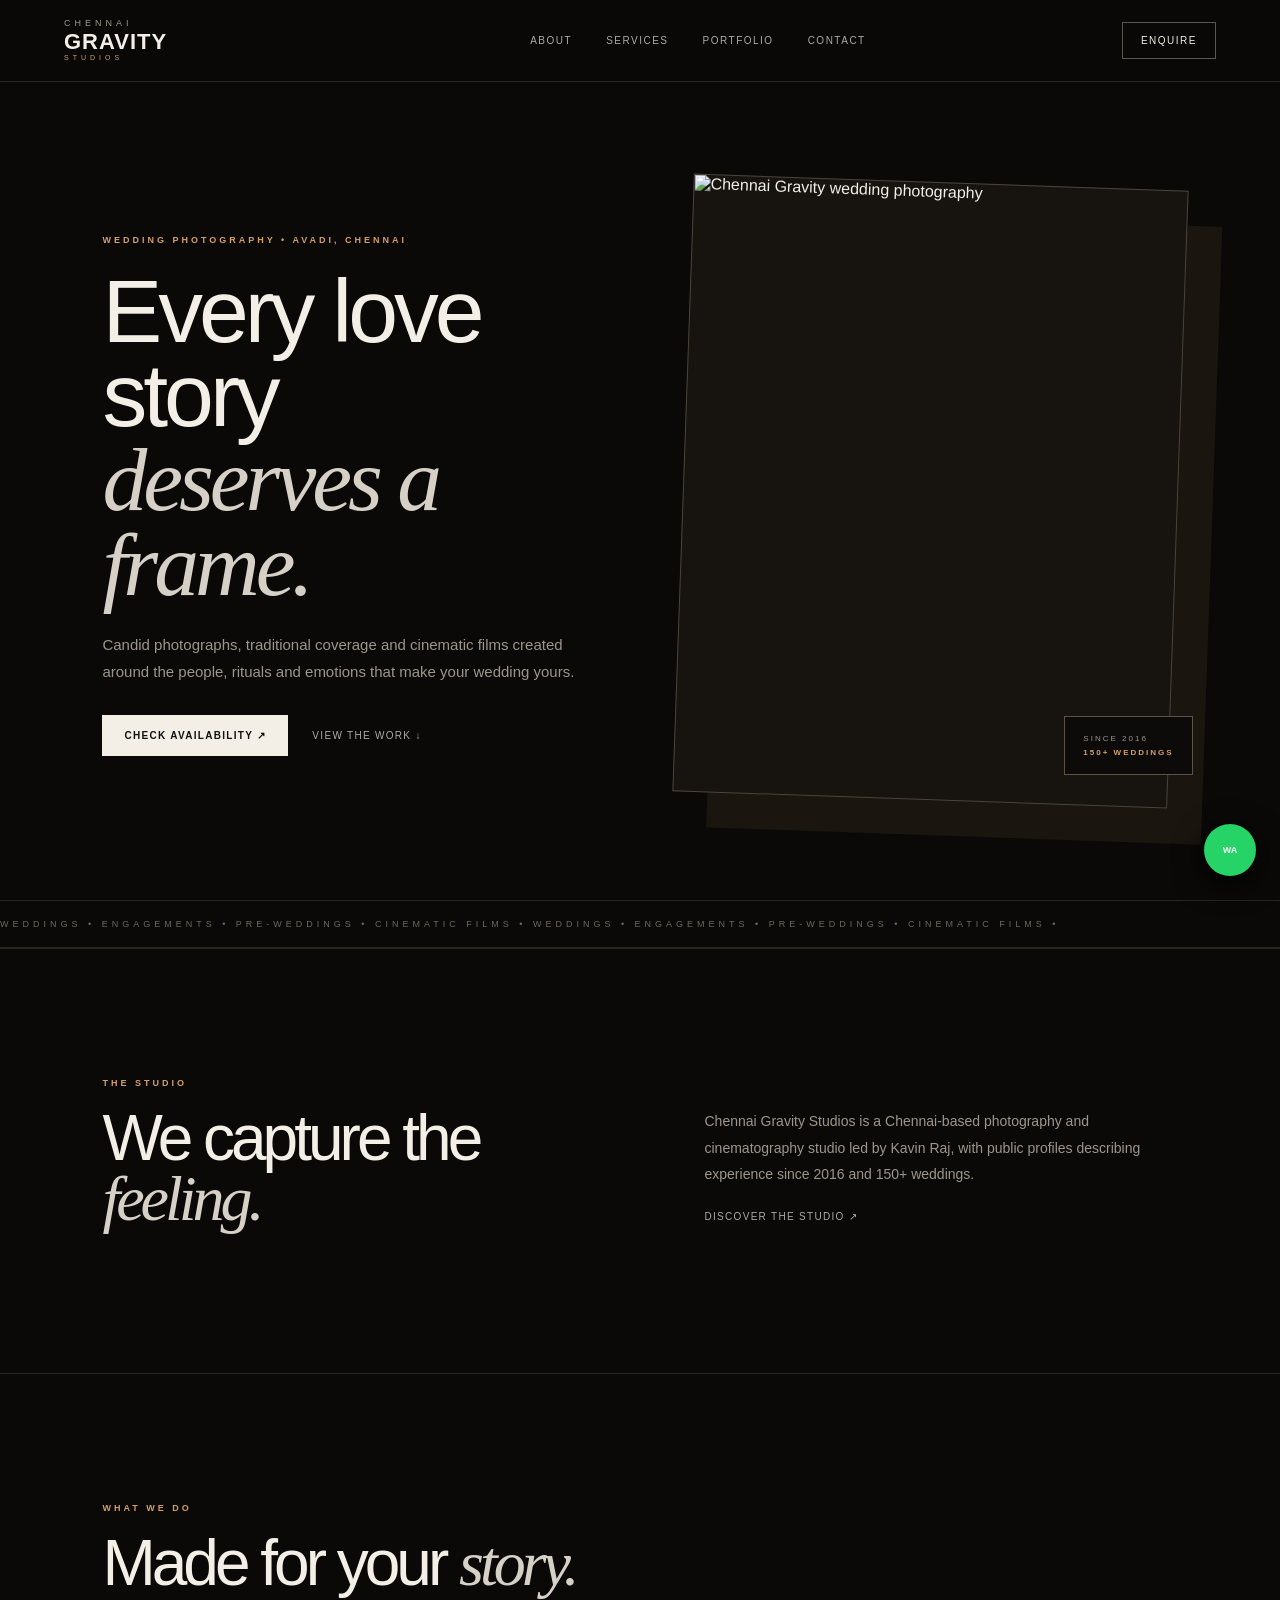
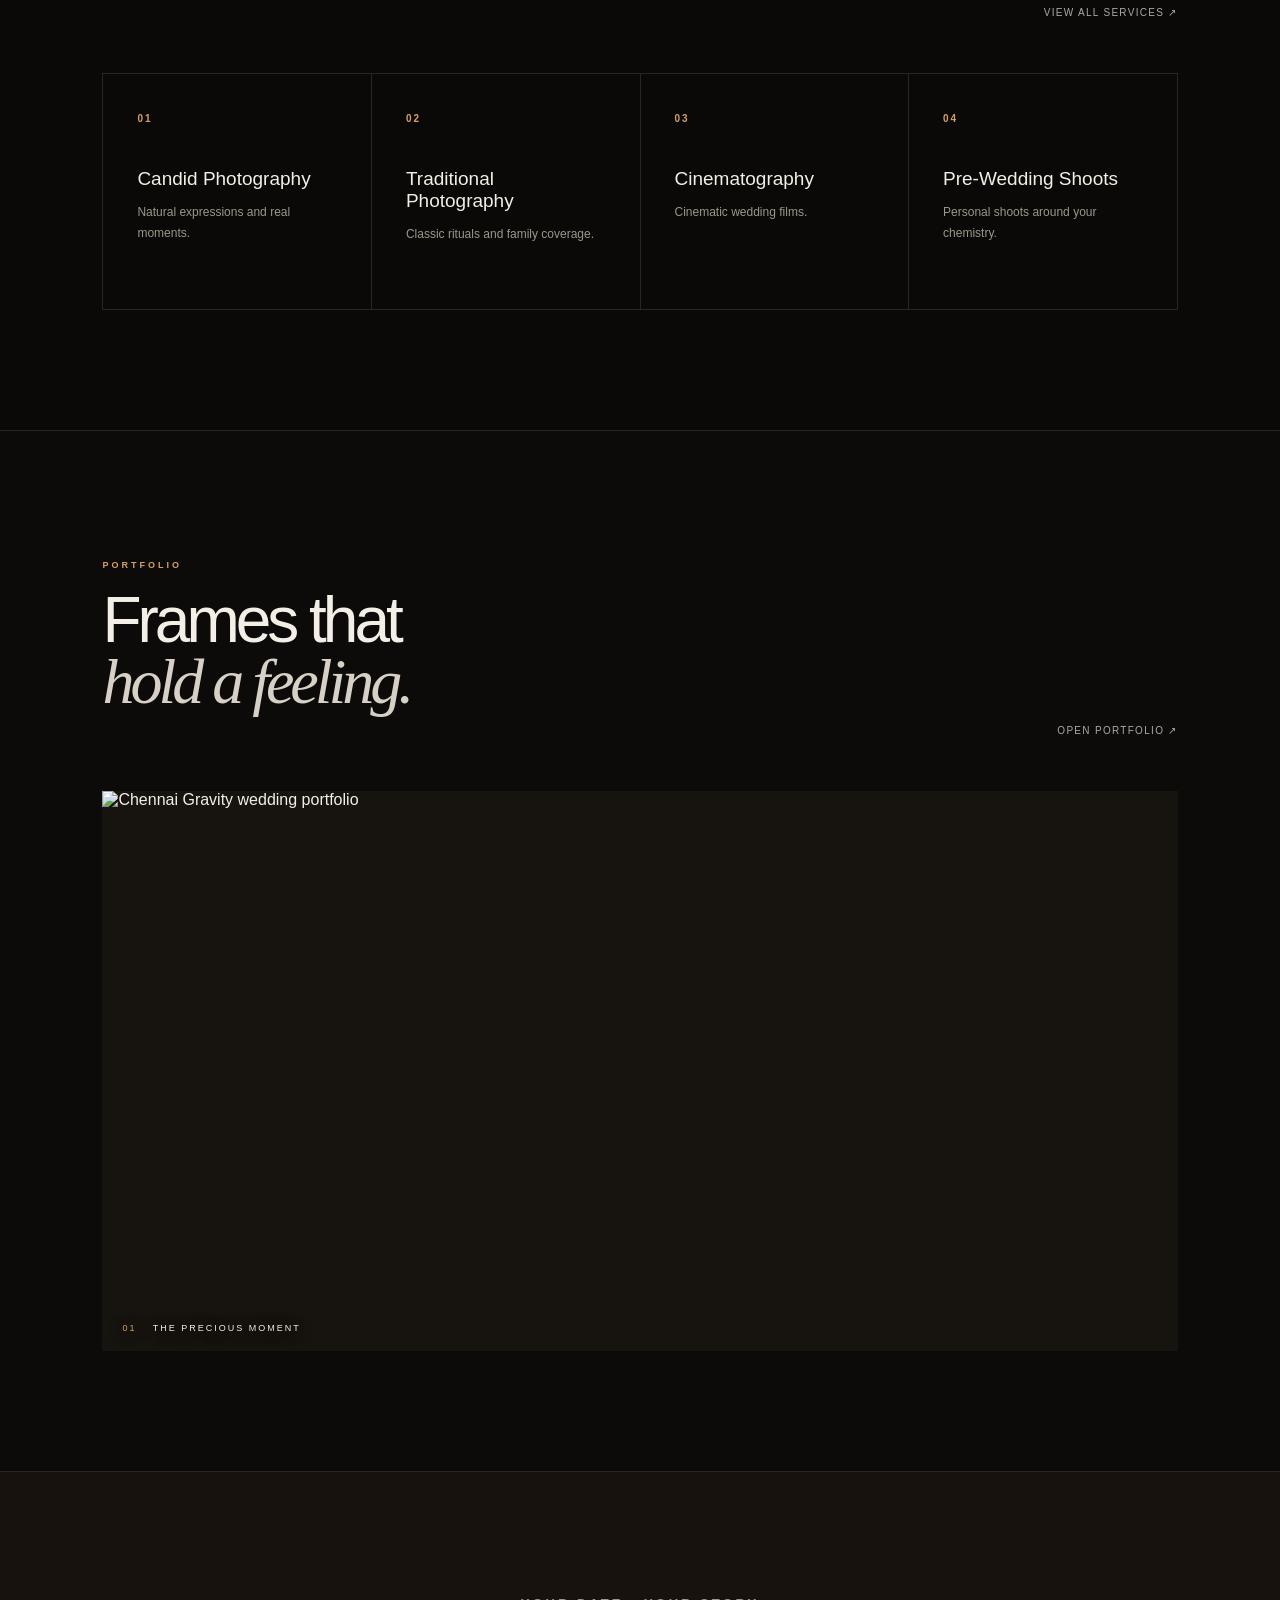
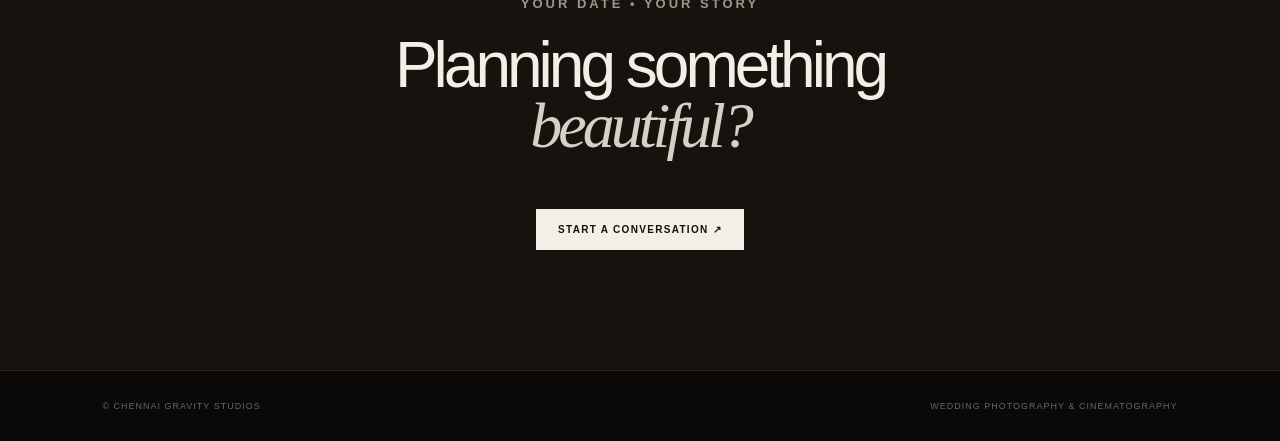
==== index.html @ de70689c "Split homepage into separate navigation pages" ====
<!DOCTYPE html><html lang="en"><head><meta charset="UTF-8"><meta name="viewport" content="width=device-width,initial-scale=1.0"><meta name="description" content="Chennai Gravity Studios — wedding photography and cinematography in Chennai."><title>Chennai Gravity Studios | Wedding Stories</title><link rel="stylesheet" href="styles.css"></head><body><header><a class="brand" href="index.html"><span>CHENNAI</span><strong>GRAVITY</strong><small>STUDIOS</small></a><nav><a href="about.html">About</a><a href="services.html">Services</a><a href="portfolio.html">Portfolio</a><a href="contact.html">Contact</a></nav><a class="nav-cta" href="contact.html">Enquire</a></header><main><section class="hero"><div class="hero-copy"><p class="eyebrow">WEDDING PHOTOGRAPHY • AVADI, CHENNAI</p><h1>Every love story<br><em>deserves a frame.</em></h1><p class="lead">Candid photographs, traditional coverage and cinematic films created around the people, rituals and emotions that make your wedding yours.</p><div class="actions"><a class="btn" href="contact.html">Check Availability ↗</a><a class="text-link" href="portfolio.html">View the work ↓</a></div></div><div class="hero-visual"><div class="hero-image"><img src="https://cdn0.weddingwire.in/vendor/7571/3_2/960/jpg/18838904-1548704508496748-2315429738239893706-n_15_187571.jpeg" alt="Chennai Gravity wedding photography"></div><div class="hero-stamp">SINCE 2016<br><b>150+ WEDDINGS</b></div></div></section><section class="marquee"><span>WEDDINGS • ENGAGEMENTS • PRE-WEDDINGS • CINEMATIC FILMS • WEDDINGS • ENGAGEMENTS • PRE-WEDDINGS • CINEMATIC FILMS • </span></section><section class="section split"><div><p class="eyebrow">THE STUDIO</p><h2>We capture the<br><em>feeling.</em></h2></div><div class="copy"><p>Chennai Gravity Studios is a Chennai-based photography and cinematography studio led by Kavin Raj, with public profiles describing experience since 2016 and 150+ weddings.</p><a class="text-link" href="about.html">Discover the studio ↗</a></div></section><section class="section"><div class="section-head"><div><p class="eyebrow">WHAT WE DO</p><h2>Made for your <em>story.</em></h2></div><a class="text-link" href="services.html">View all services ↗</a></div><div class="grid services"><article><b>01</b><h3>Candid Photography</h3><p>Natural expressions and real moments.</p></article><article><b>02</b><h3>Traditional Photography</h3><p>Classic rituals and family coverage.</p></article><article><b>03</b><h3>Cinematography</h3><p>Cinematic wedding films.</p></article><article><b>04</b><h3>Pre-Wedding Shoots</h3><p>Personal shoots around your chemistry.</p></article></div></section><section class="section portfolio"><div class="section-head"><div><p class="eyebrow">PORTFOLIO</p><h2>Frames that<br><em>hold a feeling.</em></h2></div><a class="text-link" href="portfolio.html">Open portfolio ↗</a></div><div class="gallery-grid"><figure class="wide"><img src="https://cdn0.weddingwire.in/vendor/7571/3_2/960/jpg/18838904-1548704508496748-2315429738239893706-n_15_187571.jpeg" alt="Chennai Gravity wedding portfolio"><figcaption><span>01</span> THE PRECIOUS MOMENT</figcaption></figure></div></section><section class="section availability"><div><p class="eyebrow">YOUR DATE • YOUR STORY</p><h2>Planning something<br><em>beautiful?</em></h2><a class="btn" href="contact.html">Start a conversation ↗</a></div></section></main><footer><span>© Chennai Gravity Studios</span><span>Wedding Photography & Cinematography</span></footer><a class="float" href="https://wa.me/919710421400" target="_blank" aria-label="WhatsApp">WA</a></body></html>
---- styles.css ----
:root{--bg:#0a0908;--surface:#11100e;--text:#f3eee6;--muted:#9d968b;--line:#292620;--accent:#d3a064;--serif:Georgia,"Times New Roman",serif}*{box-sizing:border-box}html{scroll-behavior:smooth}body{margin:0;background:var(--bg);color:var(--text);font-family:Arial,Helvetica,sans-serif}a{color:inherit;text-decoration:none}header{height:82px;border-bottom:1px solid var(--line);display:flex;align-items:center;padding:0 5%;position:sticky;top:0;background:rgba(10,9,8,.9);backdrop-filter:blur(18px);z-index:10}.brand{width:210px;line-height:.8;letter-spacing:2px}.brand span,.brand small{display:block;font-size:9px;color:var(--muted);letter-spacing:4px}.brand strong{display:block;font-size:22px;letter-spacing:1px;margin:5px 0}.brand small{color:var(--accent);font-size:7px}nav{display:flex;gap:34px;margin:auto;font-size:10px;text-transform:uppercase;letter-spacing:1.5px;color:#aaa}nav a:hover,.text-link:hover{color:var(--accent)}.nav-cta{font-size:10px;text-transform:uppercase;letter-spacing:1.5px;border:1px solid #5a554d;padding:12px 18px}.nav-cta:hover,.btn:hover{background:var(--accent);color:#111}.hero{min-height:calc(100vh - 82px);display:grid;grid-template-columns:1fr 1fr;align-items:center;padding:7% 8%;gap:8%;overflow:hidden}.eyebrow{font-size:9px;letter-spacing:3px;color:var(--accent);font-weight:bold}.hero h1,h2{font-size:clamp(48px,7vw,94px);line-height:.94;letter-spacing:-4px;margin:24px 0;font-weight:500}.hero h1 em,h2 em{font-family:var(--serif);font-weight:400;color:#d6d0c6}.lead{max-width:560px;color:var(--muted);font-size:15px;line-height:1.8}.actions{display:flex;align-items:center;gap:24px;margin-top:30px}.btn{display:inline-block;background:var(--text);color:#111;padding:15px 22px;font-size:10px;font-weight:bold;text-transform:uppercase;letter-spacing:1.3px}.text-link{font-size:10px;text-transform:uppercase;letter-spacing:1.3px;color:#aaa}.hero-visual{position:relative;display:flex;justify-content:center}.hero-image{width:min(500px,100%);aspect-ratio:4/5;position:relative;overflow:hidden;background:#17130f;border:1px solid #4a443b;transform:rotate(2deg);box-shadow:35px 35px 0 rgba(211,160,100,.08)}.hero-image img{width:100%;height:100%;object-fit:cover;display:block;filter:saturate(.8)}.image-fallback{position:absolute;inset:0;display:flex;align-items:center;justify-content:center;flex-direction:column;background:radial-gradient(circle at 50% 35%,#3a2b1d,#11100e 55%,#090807)}.hero-image img:not([src=""])+.image-fallback{display:none}.image-fallback span{font-family:var(--serif);font-size:130px;color:#d8c8b2}.image-fallback small{letter-spacing:4px;color:#8d877c;font-size:8px}.hero-stamp{position:absolute;right:-15px;bottom:25px;border:1px solid #5b5348;background:#0c0b0a;padding:15px 18px;font-size:8px;letter-spacing:2px;line-height:1.7;color:var(--muted)}.hero-stamp b{color:var(--accent)}.marquee{border-top:1px solid var(--line);border-bottom:1px solid var(--line);padding:18px 0;overflow:hidden;white-space:nowrap;color:#6e685f;font-size:9px;letter-spacing:4px}.marquee span{display:inline-block;animation:scroll 24s linear infinite}@keyframes scroll{to{transform:translateX(-30%)}}.section{padding:120px 8%;border-top:1px solid var(--line)}.split{display:grid;grid-template-columns:1fr 1fr;gap:12%;align-items:start}.section h2{font-size:clamp(42px,5vw,70px);margin-top:20px}.copy{max-width:590px;color:var(--muted);line-height:1.9;font-size:14px;padding-top:25px}.copy p+p{margin-top:25px}.stats{display:flex;gap:42px;border-top:1px solid var(--line);margin-top:42px;padding-top:25px}.stats div{display:flex;flex-direction:column;gap:7px}.stats strong{font-size:28px;font-weight:400;color:var(--text)}.stats span{font-size:8px;text-transform:uppercase;letter-spacing:1.5px;color:#716c64}.section-head{display:flex;justify-content:space-between;align-items:end;margin-bottom:55px}.section-note{max-width:310px;color:var(--muted);font-size:12px;line-height:1.7}.grid{display:grid;grid-template-columns:repeat(4,1fr);gap:1px;background:var(--line);border:1px solid var(--line)}.services article{background:var(--bg);padding:34px;min-height:235px}.services b{color:var(--accent);font-size:10px;letter-spacing:2px}.services h3{font-size:19px;margin:42px 0 12px;font-weight:500}.services p{font-size:12px;line-height:1.7;color:var(--muted)}.service-cta{background:#16120e!important;display:flex;flex-direction:column;justify-content:center}.service-cta span{font-size:8px;letter-spacing:2px;color:var(--accent)}.service-cta h3{margin:16px 0;font-family:var(--serif);font-size:27px}.service-cta a{font-size:9px;text-transform:uppercase;letter-spacing:1.5px}.portfolio{background:#0c0b09}.gallery-grid{display:grid;grid-template-columns:1fr 1fr;gap:14px}.gallery-grid figure{margin:0;position:relative;min-height:360px;overflow:hidden;background:#17130f}.gallery-grid figure.wide{grid-column:span 2;min-height:560px}.gallery-grid img{width:100%;height:100%;object-fit:cover;display:block;filter:saturate(.82);transition:transform .7s ease,filter .7s ease}.gallery-grid figure:hover img{transform:scale(1.035);filter:saturate(1)}figcaption{position:absolute;left:20px;bottom:18px;right:20px;font-size:9px;letter-spacing:2px;text-transform:uppercase;text-shadow:0 2px 15px #000}.gallery-grid figcaption span{color:var(--accent);margin-right:12px}.portfolio-note{color:#6e685f;font-size:9px;line-height:1.7;margin:22px 0 0}.work-list{border-top:1px solid var(--line)}.work-list>div{display:grid;grid-template-columns:80px 1fr;gap:20px;padding:30px 0;border-bottom:1px solid var(--line)}.work-list span{color:var(--accent);font-size:10px;letter-spacing:2px}.work-list h3{margin:0 0 9px;font-size:22px;font-weight:500}.work-list p{margin:0;color:var(--muted);font-size:12px;line-height:1.7}.availability{background:#17120d;display:flex;justify-content:center;text-align:center}.availability>div{max-width:760px}.availability h2{margin-bottom:25px}.availability p{max-width:500px;margin:0 auto;color:var(--muted);line-height:1.8;font-size:13px}.availability .btn{margin-top:28px}.contact{display:grid;grid-template-columns:1fr 1fr;gap:12%;align-items:center}.contact-copy{color:var(--muted);line-height:1.8;max-width:420px}.contact-card{border:1px solid var(--line);padding:42px}.contact-card>p:first-child{font-size:9px;letter-spacing:2px;color:var(--accent)}.phone{display:block;font-size:31px;margin:22px 0 28px}.contact-card>p{color:var(--muted);font-size:12px;line-height:1.8}footer{padding:30px 8%;border-top:1px solid var(--line);display:flex;justify-content:space-between;color:#666;font-size:9px;text-transform:uppercase;letter-spacing:1px}.float{position:fixed;right:24px;bottom:24px;width:52px;height:52px;border-radius:50%;background:#25d366;color:#fff;display:flex;align-items:center;justify-content:center;font-size:9px;font-weight:bold;box-shadow:0 8px 30px #000;z-index:20}@media(max-width:900px){header{padding:0 5%;height:70px}.brand{width:auto}nav{display:none}.nav-cta{margin-left:auto}.hero{grid-template-columns:1fr;padding:70px 7%;min-height:auto}.hero-visual{margin-top:45px}.section{padding:80px 7%}.split,.contact{grid-template-columns:1fr;gap:35px}.grid{grid-template-columns:1fr 1fr}.gallery-grid figure,.gallery-grid figure.wide{grid-column:auto;min-height:420px}.gallery-grid figure.wide{grid-column:span 2}.section-head{display:block}.section-note{margin-top:20px}.hero h1{letter-spacing:-2px}.stats{gap:25px}.phone{font-size:24px}}@media(max-width:560px){.grid{grid-template-columns:1fr}.gallery-grid{grid-template-columns:1fr}.gallery-grid figure,.gallery-grid figure.wide{grid-column:auto;min-height:380px}.hero-stamp{right:-5px}.stats{gap:18px}.stats strong{font-size:23px}footer{display:block}footer span{display:block;margin:7px 0}}
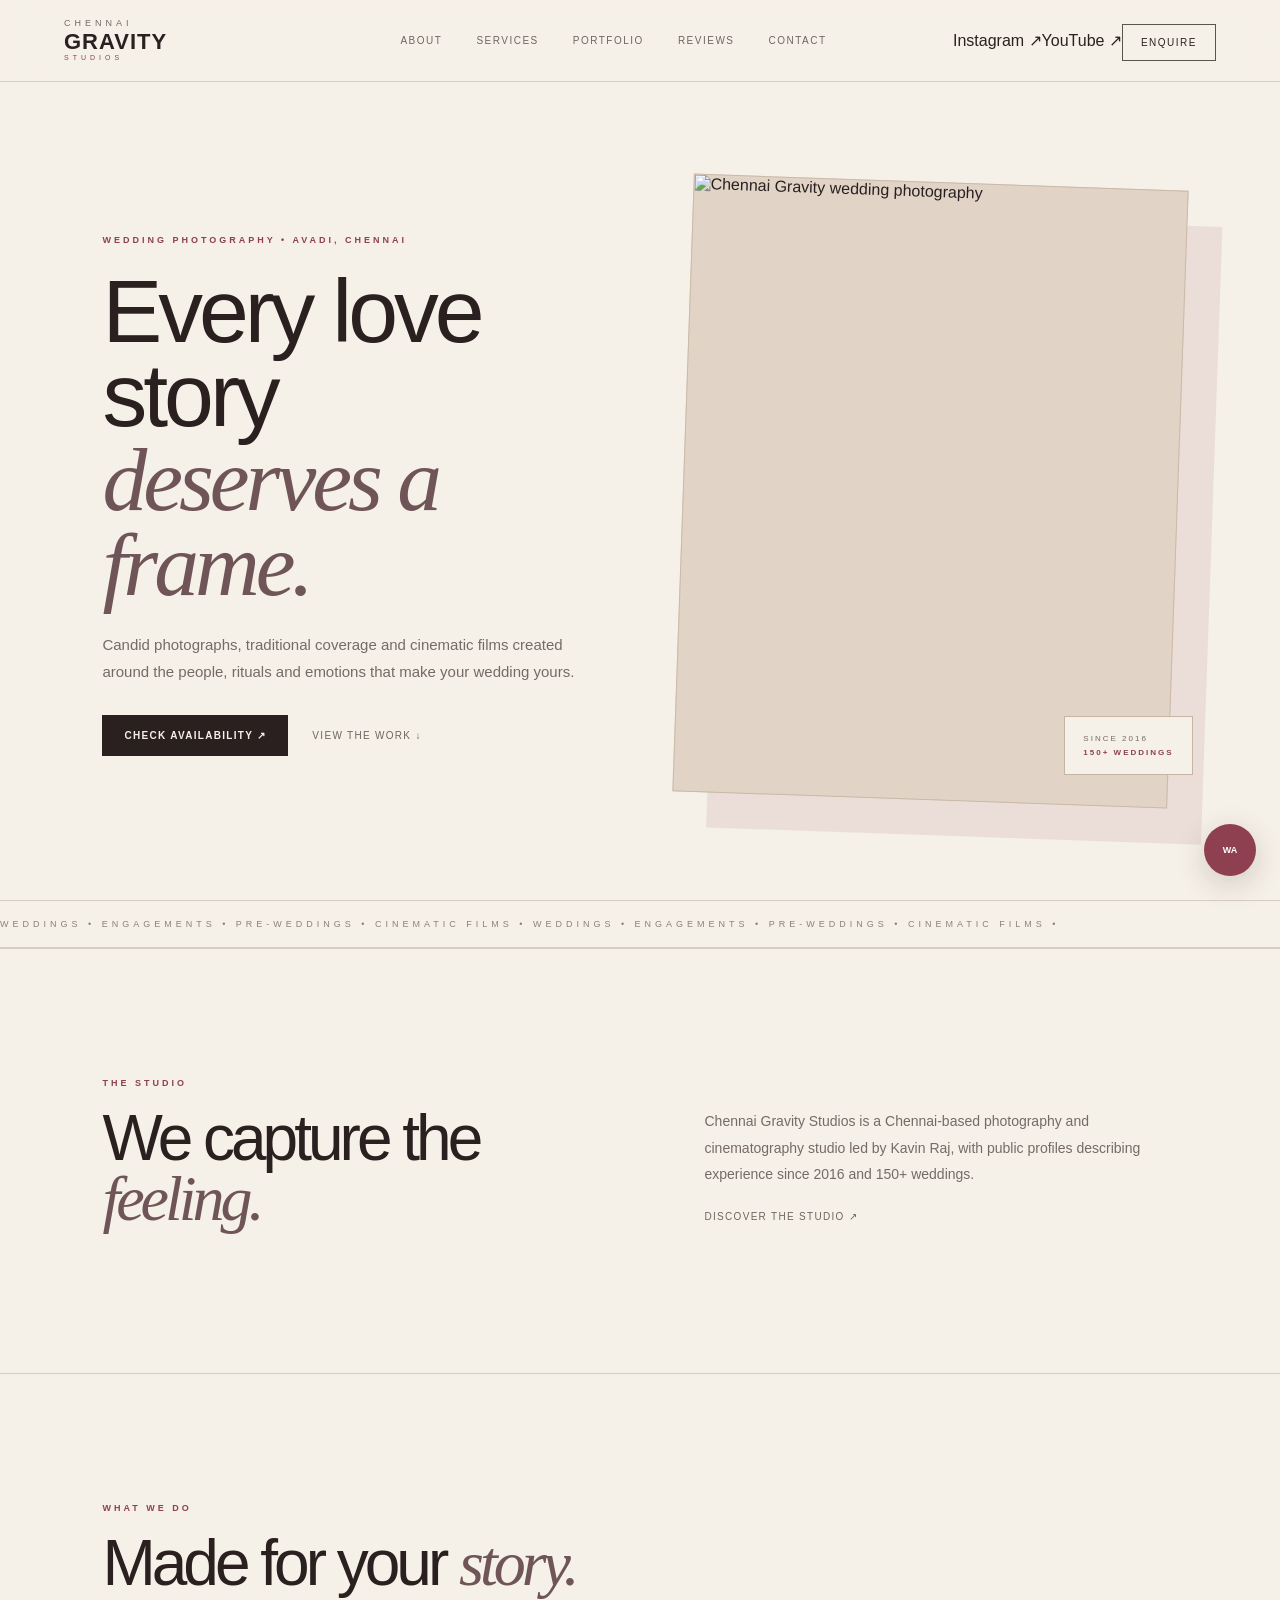
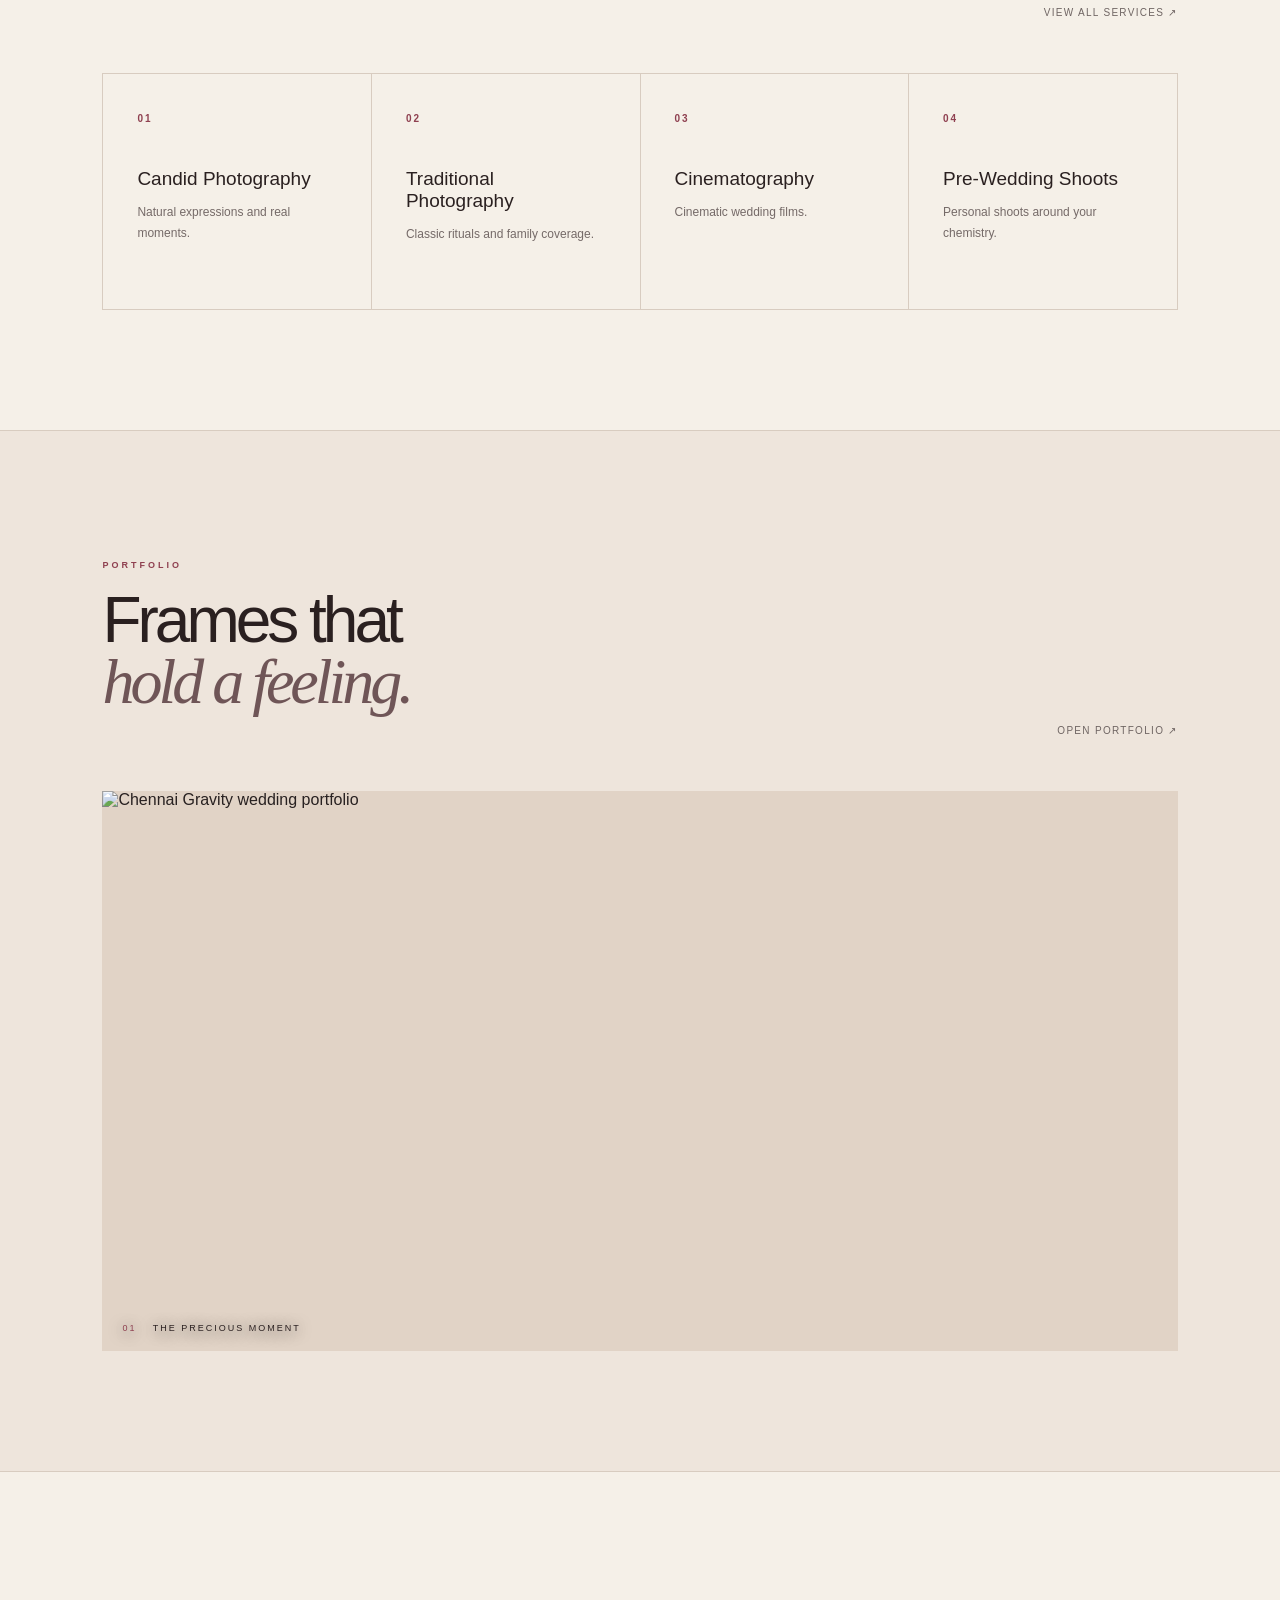
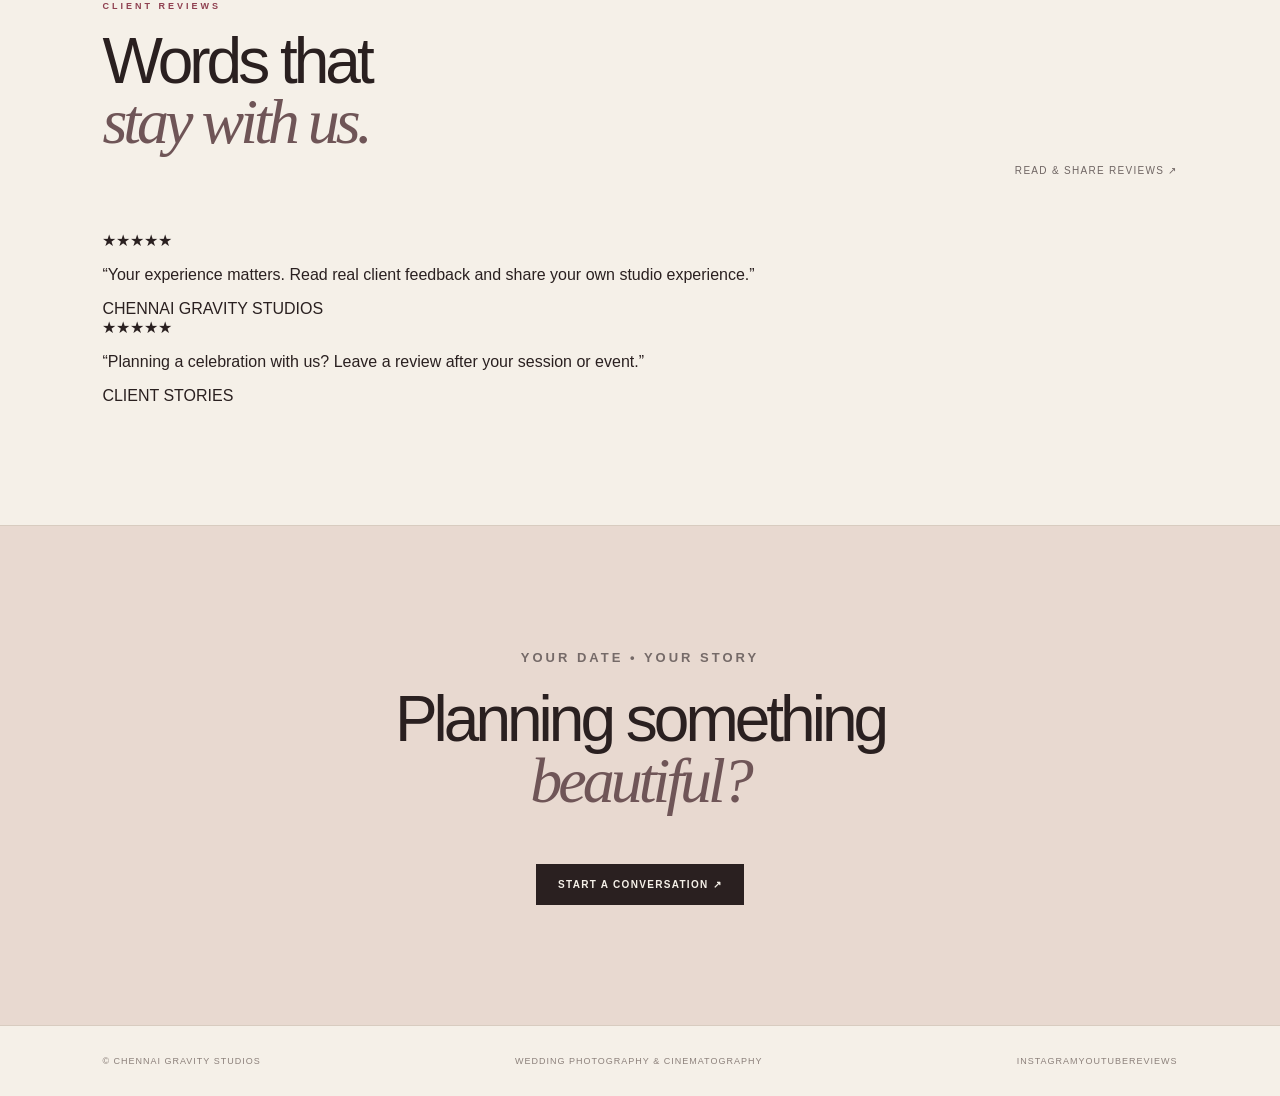
==== commit bb96b195: "Add social links and client reviews experience" ====
--- a/index.html
+++ b/index.html
@@ -1 +1 @@
-<!DOCTYPE html><html lang="en"><head><meta charset="UTF-8"><meta name="viewport" content="width=device-width,initial-scale=1.0"><meta name="description" content="Chennai Gravity Studios — wedding photography and cinematography in Chennai."><title>Chennai Gravity Studios | Wedding Stories</title><link rel="stylesheet" href="styles.css"></head><body><header><a class="brand" href="index.html"><span>CHENNAI</span><strong>GRAVITY</strong><small>STUDIOS</small></a><nav><a href="about.html">About</a><a href="services.html">Services</a><a href="portfolio.html">Portfolio</a><a href="contact.html">Contact</a></nav><a class="nav-cta" href="contact.html">Enquire</a></header><main><section class="hero"><div class="hero-copy"><p class="eyebrow">WEDDING PHOTOGRAPHY • AVADI, CHENNAI</p><h1>Every love story<br><em>deserves a frame.</em></h1><p class="lead">Candid photographs, traditional coverage and cinematic films created around the people, rituals and emotions that make your wedding yours.</p><div class="actions"><a class="btn" href="contact.html">Check Availability ↗</a><a class="text-link" href="portfolio.html">View the work ↓</a></div></div><div class="hero-visual"><div class="hero-image"><img src="https://cdn0.weddingwire.in/vendor/7571/3_2/960/jpg/18838904-1548704508496748-2315429738239893706-n_15_187571.jpeg" alt="Chennai Gravity wedding photography"></div><div class="hero-stamp">SINCE 2016<br><b>150+ WEDDINGS</b></div></div></section><section class="marquee"><span>WEDDINGS • ENGAGEMENTS • PRE-WEDDINGS • CINEMATIC FILMS • WEDDINGS • ENGAGEMENTS • PRE-WEDDINGS • CINEMATIC FILMS • </span></section><section class="section split"><div><p class="eyebrow">THE STUDIO</p><h2>We capture the<br><em>feeling.</em></h2></div><div class="copy"><p>Chennai Gravity Studios is a Chennai-based photography and cinematography studio led by Kavin Raj, with public profiles describing experience since 2016 and 150+ weddings.</p><a class="text-link" href="about.html">Discover the studio ↗</a></div></section><section class="section"><div class="section-head"><div><p class="eyebrow">WHAT WE DO</p><h2>Made for your <em>story.</em></h2></div><a class="text-link" href="services.html">View all services ↗</a></div><div class="grid services"><article><b>01</b><h3>Candid Photography</h3><p>Natural expressions and real moments.</p></article><article><b>02</b><h3>Traditional Photography</h3><p>Classic rituals and family coverage.</p></article><article><b>03</b><h3>Cinematography</h3><p>Cinematic wedding films.</p></article><article><b>04</b><h3>Pre-Wedding Shoots</h3><p>Personal shoots around your chemistry.</p></article></div></section><section class="section portfolio"><div class="section-head"><div><p class="eyebrow">PORTFOLIO</p><h2>Frames that<br><em>hold a feeling.</em></h2></div><a class="text-link" href="portfolio.html">Open portfolio ↗</a></div><div class="gallery-grid"><figure class="wide"><img src="https://cdn0.weddingwire.in/vendor/7571/3_2/960/jpg/18838904-1548704508496748-2315429738239893706-n_15_187571.jpeg" alt="Chennai Gravity wedding portfolio"><figcaption><span>01</span> THE PRECIOUS MOMENT</figcaption></figure></div></section><section class="section availability"><div><p class="eyebrow">YOUR DATE • YOUR STORY</p><h2>Planning something<br><em>beautiful?</em></h2><a class="btn" href="contact.html">Start a conversation ↗</a></div></section></main><footer><span>© Chennai Gravity Studios</span><span>Wedding Photography & Cinematography</span></footer><a class="float" href="https://wa.me/919710421400" target="_blank" aria-label="WhatsApp">WA</a></body></html>+<!DOCTYPE html><html lang="en"><head><meta charset="UTF-8"><meta name="viewport" content="width=device-width,initial-scale=1.0"><meta name="description" content="Chennai Gravity Studios — wedding photography and cinematography in Chennai."><title>Chennai Gravity Studios | Wedding Stories</title><link rel="stylesheet" href="styles.css"></head><body><header><a class="brand" href="index.html"><span>CHENNAI</span><strong>GRAVITY</strong><small>STUDIOS</small></a><nav><a href="about.html">About</a><a href="services.html">Services</a><a href="portfolio.html">Portfolio</a><a href="reviews.html">Reviews</a><a href="contact.html">Contact</a></nav><div class="social-nav"><a href="https://www.instagram.com/chennaigravitystudios?stkn=cXQwcTYzNXhwazcz" target="_blank" rel="noopener">Instagram ↗</a><a href="https://youtube.com/@chennaigravity2805?si=CINxiaw2oVml3UkT" target="_blank" rel="noopener">YouTube ↗</a><a class="nav-cta" href="contact.html">Enquire</a></div></header><main><section class="hero"><div class="hero-copy"><p class="eyebrow">WEDDING PHOTOGRAPHY • AVADI, CHENNAI</p><h1>Every love story<br><em>deserves a frame.</em></h1><p class="lead">Candid photographs, traditional coverage and cinematic films created around the people, rituals and emotions that make your wedding yours.</p><div class="actions"><a class="btn" href="contact.html">Check Availability ↗</a><a class="text-link" href="portfolio.html">View the work ↓</a></div></div><div class="hero-visual"><div class="hero-image"><img src="https://cdn0.weddingwire.in/vendor/7571/3_2/960/jpg/18838904-1548704508496748-2315429738239893706-n_15_187571.jpeg" alt="Chennai Gravity wedding photography"></div><div class="hero-stamp">SINCE 2016<br><b>150+ WEDDINGS</b></div></div></section><section class="marquee"><span>WEDDINGS • ENGAGEMENTS • PRE-WEDDINGS • CINEMATIC FILMS • WEDDINGS • ENGAGEMENTS • PRE-WEDDINGS • CINEMATIC FILMS • </span></section><section class="section split"><div><p class="eyebrow">THE STUDIO</p><h2>We capture the<br><em>feeling.</em></h2></div><div class="copy"><p>Chennai Gravity Studios is a Chennai-based photography and cinematography studio led by Kavin Raj, with public profiles describing experience since 2016 and 150+ weddings.</p><a class="text-link" href="about.html">Discover the studio ↗</a></div></section><section class="section"><div class="section-head"><div><p class="eyebrow">WHAT WE DO</p><h2>Made for your <em>story.</em></h2></div><a class="text-link" href="services.html">View all services ↗</a></div><div class="grid services"><article><b>01</b><h3>Candid Photography</h3><p>Natural expressions and real moments.</p></article><article><b>02</b><h3>Traditional Photography</h3><p>Classic rituals and family coverage.</p></article><article><b>03</b><h3>Cinematography</h3><p>Cinematic wedding films.</p></article><article><b>04</b><h3>Pre-Wedding Shoots</h3><p>Personal shoots around your chemistry.</p></article></div></section><section class="section portfolio"><div class="section-head"><div><p class="eyebrow">PORTFOLIO</p><h2>Frames that<br><em>hold a feeling.</em></h2></div><a class="text-link" href="portfolio.html">Open portfolio ↗</a></div><div class="gallery-grid"><figure class="wide"><img src="https://cdn0.weddingwire.in/vendor/7571/3_2/960/jpg/18838904-1548704508496748-2315429738239893706-n_15_187571.jpeg" alt="Chennai Gravity wedding portfolio"><figcaption><span>01</span> THE PRECIOUS MOMENT</figcaption></figure></div></section><section class="section reviews-preview"><div class="section-head"><div><p class="eyebrow">CLIENT REVIEWS</p><h2>Words that<br><em>stay with us.</em></h2></div><a class="text-link" href="reviews.html">Read & share reviews ↗</a></div><div class="review-preview-grid"><article class="review-card"><div class="stars">★★★★★</div><p>“Your experience matters. Read real client feedback and share your own studio experience.”</p><span>CHENNAI GRAVITY STUDIOS</span></article><article class="review-card review-card-dark"><div class="stars">★★★★★</div><p>“Planning a celebration with us? Leave a review after your session or event.”</p><span>CLIENT STORIES</span></article></div></section><section class="section availability"><div><p class="eyebrow">YOUR DATE • YOUR STORY</p><h2>Planning something<br><em>beautiful?</em></h2><a class="btn" href="contact.html">Start a conversation ↗</a></div></section></main><footer><span>© Chennai Gravity Studios</span><span>Wedding Photography & Cinematography</span><div class="footer-social"><a href="https://www.instagram.com/chennaigravitystudios?stkn=cXQwcTYzNXhwazcz" target="_blank" rel="noopener">Instagram</a><a href="https://youtube.com/@chennaigravity2805?si=CINxiaw2oVml3UkT" target="_blank" rel="noopener">YouTube</a><a href="reviews.html">Reviews</a></div></footer><a class="float" href="https://wa.me/919710421400" target="_blank" aria-label="WhatsApp">WA</a></body></html>
--- a/styles.css
+++ b/styles.css
@@ -1 +1,2 @@
-:root{--bg:#0a0908;--surface:#11100e;--text:#f3eee6;--muted:#9d968b;--line:#292620;--accent:#d3a064;--serif:Georgia,"Times New Roman",serif}*{box-sizing:border-box}html{scroll-behavior:smooth}body{margin:0;background:var(--bg);color:var(--text);font-family:Arial,Helvetica,sans-serif}a{color:inherit;text-decoration:none}header{height:82px;border-bottom:1px solid var(--line);display:flex;align-items:center;padding:0 5%;position:sticky;top:0;background:rgba(10,9,8,.9);backdrop-filter:blur(18px);z-index:10}.brand{width:210px;line-height:.8;letter-spacing:2px}.brand span,.brand small{display:block;font-size:9px;color:var(--muted);letter-spacing:4px}.brand strong{display:block;font-size:22px;letter-spacing:1px;margin:5px 0}.brand small{color:var(--accent);font-size:7px}nav{display:flex;gap:34px;margin:auto;font-size:10px;text-transform:uppercase;letter-spacing:1.5px;color:#aaa}nav a:hover,.text-link:hover{color:var(--accent)}.nav-cta{font-size:10px;text-transform:uppercase;letter-spacing:1.5px;border:1px solid #5a554d;padding:12px 18px}.nav-cta:hover,.btn:hover{background:var(--accent);color:#111}.hero{min-height:calc(100vh - 82px);display:grid;grid-template-columns:1fr 1fr;align-items:center;padding:7% 8%;gap:8%;overflow:hidden}.eyebrow{font-size:9px;letter-spacing:3px;color:var(--accent);font-weight:bold}.hero h1,h2{font-size:clamp(48px,7vw,94px);line-height:.94;letter-spacing:-4px;margin:24px 0;font-weight:500}.hero h1 em,h2 em{font-family:var(--serif);font-weight:400;color:#d6d0c6}.lead{max-width:560px;color:var(--muted);font-size:15px;line-height:1.8}.actions{display:flex;align-items:center;gap:24px;margin-top:30px}.btn{display:inline-block;background:var(--text);color:#111;padding:15px 22px;font-size:10px;font-weight:bold;text-transform:uppercase;letter-spacing:1.3px}.text-link{font-size:10px;text-transform:uppercase;letter-spacing:1.3px;color:#aaa}.hero-visual{position:relative;display:flex;justify-content:center}.hero-image{width:min(500px,100%);aspect-ratio:4/5;position:relative;overflow:hidden;background:#17130f;border:1px solid #4a443b;transform:rotate(2deg);box-shadow:35px 35px 0 rgba(211,160,100,.08)}.hero-image img{width:100%;height:100%;object-fit:cover;display:block;filter:saturate(.8)}.image-fallback{position:absolute;inset:0;display:flex;align-items:center;justify-content:center;flex-direction:column;background:radial-gradient(circle at 50% 35%,#3a2b1d,#11100e 55%,#090807)}.hero-image img:not([src=""])+.image-fallback{display:none}.image-fallback span{font-family:var(--serif);font-size:130px;color:#d8c8b2}.image-fallback small{letter-spacing:4px;color:#8d877c;font-size:8px}.hero-stamp{position:absolute;right:-15px;bottom:25px;border:1px solid #5b5348;background:#0c0b0a;padding:15px 18px;font-size:8px;letter-spacing:2px;line-height:1.7;color:var(--muted)}.hero-stamp b{color:var(--accent)}.marquee{border-top:1px solid var(--line);border-bottom:1px solid var(--line);padding:18px 0;overflow:hidden;white-space:nowrap;color:#6e685f;font-size:9px;letter-spacing:4px}.marquee span{display:inline-block;animation:scroll 24s linear infinite}@keyframes scroll{to{transform:translateX(-30%)}}.section{padding:120px 8%;border-top:1px solid var(--line)}.split{display:grid;grid-template-columns:1fr 1fr;gap:12%;align-items:start}.section h2{font-size:clamp(42px,5vw,70px);margin-top:20px}.copy{max-width:590px;color:var(--muted);line-height:1.9;font-size:14px;padding-top:25px}.copy p+p{margin-top:25px}.stats{display:flex;gap:42px;border-top:1px solid var(--line);margin-top:42px;padding-top:25px}.stats div{display:flex;flex-direction:column;gap:7px}.stats strong{font-size:28px;font-weight:400;color:var(--text)}.stats span{font-size:8px;text-transform:uppercase;letter-spacing:1.5px;color:#716c64}.section-head{display:flex;justify-content:space-between;align-items:end;margin-bottom:55px}.section-note{max-width:310px;color:var(--muted);font-size:12px;line-height:1.7}.grid{display:grid;grid-template-columns:repeat(4,1fr);gap:1px;background:var(--line);border:1px solid var(--line)}.services article{background:var(--bg);padding:34px;min-height:235px}.services b{color:var(--accent);font-size:10px;letter-spacing:2px}.services h3{font-size:19px;margin:42px 0 12px;font-weight:500}.services p{font-size:12px;line-height:1.7;color:var(--muted)}.service-cta{background:#16120e!important;display:flex;flex-direction:column;justify-content:center}.service-cta span{font-size:8px;letter-spacing:2px;color:var(--accent)}.service-cta h3{margin:16px 0;font-family:var(--serif);font-size:27px}.service-cta a{font-size:9px;text-transform:uppercase;letter-spacing:1.5px}.portfolio{background:#0c0b09}.gallery-grid{display:grid;grid-template-columns:1fr 1fr;gap:14px}.gallery-grid figure{margin:0;position:relative;min-height:360px;overflow:hidden;background:#17130f}.gallery-grid figure.wide{grid-column:span 2;min-height:560px}.gallery-grid img{width:100%;height:100%;object-fit:cover;display:block;filter:saturate(.82);transition:transform .7s ease,filter .7s ease}.gallery-grid figure:hover img{transform:scale(1.035);filter:saturate(1)}figcaption{position:absolute;left:20px;bottom:18px;right:20px;font-size:9px;letter-spacing:2px;text-transform:uppercase;text-shadow:0 2px 15px #000}.gallery-grid figcaption span{color:var(--accent);margin-right:12px}.portfolio-note{color:#6e685f;font-size:9px;line-height:1.7;margin:22px 0 0}.work-list{border-top:1px solid var(--line)}.work-list>div{display:grid;grid-template-columns:80px 1fr;gap:20px;padding:30px 0;border-bottom:1px solid var(--line)}.work-list span{color:var(--accent);font-size:10px;letter-spacing:2px}.work-list h3{margin:0 0 9px;font-size:22px;font-weight:500}.work-list p{margin:0;color:var(--muted);font-size:12px;line-height:1.7}.availability{background:#17120d;display:flex;justify-content:center;text-align:center}.availability>div{max-width:760px}.availability h2{margin-bottom:25px}.availability p{max-width:500px;margin:0 auto;color:var(--muted);line-height:1.8;font-size:13px}.availability .btn{margin-top:28px}.contact{display:grid;grid-template-columns:1fr 1fr;gap:12%;align-items:center}.contact-copy{color:var(--muted);line-height:1.8;max-width:420px}.contact-card{border:1px solid var(--line);padding:42px}.contact-card>p:first-child{font-size:9px;letter-spacing:2px;color:var(--accent)}.phone{display:block;font-size:31px;margin:22px 0 28px}.contact-card>p{color:var(--muted);font-size:12px;line-height:1.8}footer{padding:30px 8%;border-top:1px solid var(--line);display:flex;justify-content:space-between;color:#666;font-size:9px;text-transform:uppercase;letter-spacing:1px}.float{position:fixed;right:24px;bottom:24px;width:52px;height:52px;border-radius:50%;background:#25d366;color:#fff;display:flex;align-items:center;justify-content:center;font-size:9px;font-weight:bold;box-shadow:0 8px 30px #000;z-index:20}@media(max-width:900px){header{padding:0 5%;height:70px}.brand{width:auto}nav{display:none}.nav-cta{margin-left:auto}.hero{grid-template-columns:1fr;padding:70px 7%;min-height:auto}.hero-visual{margin-top:45px}.section{padding:80px 7%}.split,.contact{grid-template-columns:1fr;gap:35px}.grid{grid-template-columns:1fr 1fr}.gallery-grid figure,.gallery-grid figure.wide{grid-column:auto;min-height:420px}.gallery-grid figure.wide{grid-column:span 2}.section-head{display:block}.section-note{margin-top:20px}.hero h1{letter-spacing:-2px}.stats{gap:25px}.phone{font-size:24px}}@media(max-width:560px){.grid{grid-template-columns:1fr}.gallery-grid{grid-template-columns:1fr}.gallery-grid figure,.gallery-grid figure.wide{grid-column:auto;min-height:380px}.hero-stamp{right:-5px}.stats{gap:18px}.stats strong{font-size:23px}footer{display:block}footer span{display:block;margin:7px 0}}+:root{--bg:#f5f0e8;--surface:#ebe2d6;--text:#2a2020;--muted:#756a68;--line:#d8ccc0;--accent:#8f4050;--accent2:#c59b72;--serif:Georgia,"Times New Roman",serif}*{box-sizing:border-box}html{scroll-behavior:smooth}body{margin:0;background:var(--bg);color:var(--text);font-family:Arial,Helvetica,sans-serif}a{color:inherit;text-decoration:none}header{height:82px;border-bottom:1px solid var(--line);display:flex;align-items:center;padding:0 5%;position:sticky;top:0;background:rgba(245,240,232,.94);backdrop-filter:blur(18px);z-index:10}.brand{width:210px;line-height:.8;letter-spacing:2px}.brand span,.brand small{display:block;font-size:9px;color:var(--muted);letter-spacing:4px}.brand strong{display:block;font-size:22px;letter-spacing:1px;margin:5px 0}.brand small{color:var(--accent);font-size:7px}nav{display:flex;gap:34px;margin:auto;font-size:10px;text-transform:uppercase;letter-spacing:1.5px;color:#6f6563}nav a:hover,.text-link:hover{color:var(--accent)}.nav-cta{font-size:10px;text-transform:uppercase;letter-spacing:1.5px;border:1px solid #5a554d;padding:12px 18px}.nav-cta:hover,.btn:hover{background:var(--accent);color:#f5f0e8}.hero{min-height:calc(100vh - 82px);display:grid;grid-template-columns:1fr 1fr;align-items:center;padding:7% 8%;gap:8%;overflow:hidden}.eyebrow{font-size:9px;letter-spacing:3px;color:var(--accent);font-weight:bold}.hero h1,h2{font-size:clamp(48px,7vw,94px);line-height:.94;letter-spacing:-4px;margin:24px 0;font-weight:500}.hero h1 em,h2 em{font-family:var(--serif);font-weight:400;color:#6f5557}.lead{max-width:560px;color:var(--muted);font-size:15px;line-height:1.8}.actions{display:flex;align-items:center;gap:24px;margin-top:30px}.btn{display:inline-block;background:var(--text);color:#f5f0e8;padding:15px 22px;font-size:10px;font-weight:bold;text-transform:uppercase;letter-spacing:1.3px}.text-link{font-size:10px;text-transform:uppercase;letter-spacing:1.3px;color:#6f6563}.hero-visual{position:relative;display:flex;justify-content:center}.hero-image{width:min(500px,100%);aspect-ratio:4/5;position:relative;overflow:hidden;background:#e1d3c6;border:1px solid #cbb9a9;transform:rotate(2deg);box-shadow:35px 35px 0 rgba(143,64,80,.10)}.hero-image img{width:100%;height:100%;object-fit:cover;display:block;filter:saturate(.8)}.image-fallback{position:absolute;inset:0;display:flex;align-items:center;justify-content:center;flex-direction:column;background:radial-gradient(circle at 50% 35%,#d9b9a8,#eee5dc 55%,#d5c4b7)}.hero-image img:not([src=""])+.image-fallback{display:none}.image-fallback span{font-family:var(--serif);font-size:130px;color:#d8c8b2}.image-fallback small{letter-spacing:4px;color:#8d7974;font-size:8px}.hero-stamp{position:absolute;right:-15px;bottom:25px;border:1px solid #c7b4a5;background:#f5f0e8;padding:15px 18px;font-size:8px;letter-spacing:2px;line-height:1.7;color:var(--muted)}.hero-stamp b{color:var(--accent)}.marquee{border-top:1px solid var(--line);border-bottom:1px solid var(--line);padding:18px 0;overflow:hidden;white-space:nowrap;color:#8c807b;font-size:9px;letter-spacing:4px}.marquee span{display:inline-block;animation:scroll 24s linear infinite}@keyframes scroll{to{transform:translateX(-30%)}}.section{padding:120px 8%;border-top:1px solid var(--line)}.split{display:grid;grid-template-columns:1fr 1fr;gap:12%;align-items:start}.section h2{font-size:clamp(42px,5vw,70px);margin-top:20px}.copy{max-width:590px;color:var(--muted);line-height:1.9;font-size:14px;padding-top:25px}.copy p+p{margin-top:25px}.stats{display:flex;gap:42px;border-top:1px solid var(--line);margin-top:42px;padding-top:25px}.stats div{display:flex;flex-direction:column;gap:7px}.stats strong{font-size:28px;font-weight:400;color:var(--text)}.stats span{font-size:8px;text-transform:uppercase;letter-spacing:1.5px;color:#887c77}.section-head{display:flex;justify-content:space-between;align-items:end;margin-bottom:55px}.section-note{max-width:310px;color:var(--muted);font-size:12px;line-height:1.7}.grid{display:grid;grid-template-columns:repeat(4,1fr);gap:1px;background:var(--line);border:1px solid var(--line)}.services article{background:var(--bg);padding:34px;min-height:235px}.services b{color:var(--accent);font-size:10px;letter-spacing:2px}.services h3{font-size:19px;margin:42px 0 12px;font-weight:500}.services p{font-size:12px;line-height:1.7;color:var(--muted)}.service-cta{background:#ead9d1!important;display:flex;flex-direction:column;justify-content:center}.service-cta span{font-size:8px;letter-spacing:2px;color:var(--accent)}.service-cta h3{margin:16px 0;font-family:var(--serif);font-size:27px}.service-cta a{font-size:9px;text-transform:uppercase;letter-spacing:1.5px}.portfolio{background:#eee5dc}.gallery-grid{display:grid;grid-template-columns:1fr 1fr;gap:14px}.gallery-grid figure{margin:0;position:relative;min-height:360px;overflow:hidden;background:#e1d3c6}.gallery-grid figure.wide{grid-column:span 2;min-height:560px}.gallery-grid img{width:100%;height:100%;object-fit:cover;display:block;filter:saturate(.72);transition:transform .7s ease,filter .7s ease}.gallery-grid figure:hover img{transform:scale(1.035);filter:saturate(1)}figcaption{position:absolute;left:20px;bottom:18px;right:20px;font-size:9px;letter-spacing:2px;text-transform:uppercase;text-shadow:0 2px 15px #000}.gallery-grid figcaption span{color:var(--accent);margin-right:12px}.portfolio-note{color:#8c807b;font-size:9px;line-height:1.7;margin:22px 0 0}.work-list{border-top:1px solid var(--line)}.work-list>div{display:grid;grid-template-columns:80px 1fr;gap:20px;padding:30px 0;border-bottom:1px solid var(--line)}.work-list span{color:var(--accent);font-size:10px;letter-spacing:2px}.work-list h3{margin:0 0 9px;font-size:22px;font-weight:500}.work-list p{margin:0;color:var(--muted);font-size:12px;line-height:1.7}.availability{background:#e8d9d0;display:flex;justify-content:center;text-align:center}.availability>div{max-width:760px}.availability h2{margin-bottom:25px}.availability p{max-width:500px;margin:0 auto;color:var(--muted);line-height:1.8;font-size:13px}.availability .btn{margin-top:28px}.contact{display:grid;grid-template-columns:1fr 1fr;gap:12%;align-items:center}.contact-copy{color:var(--muted);line-height:1.8;max-width:420px}.contact-card{border:1px solid var(--line);padding:42px}.contact-card>p:first-child{font-size:9px;letter-spacing:2px;color:var(--accent)}.phone{display:block;font-size:31px;margin:22px 0 28px}.contact-card>p{color:var(--muted);font-size:12px;line-height:1.8}footer{padding:30px 8%;border-top:1px solid var(--line);display:flex;justify-content:space-between;color:#8c807b;font-size:9px;text-transform:uppercase;letter-spacing:1px}.float{position:fixed;right:24px;bottom:24px;width:52px;height:52px;border-radius:50%;background:#8f4050;color:#fff;display:flex;align-items:center;justify-content:center;font-size:9px;font-weight:bold;box-shadow:0 8px 30px rgba(60,35,35,.18);z-index:20}@media(max-width:900px){header{padding:0 5%;height:70px}.brand{width:auto}nav{display:none}.nav-cta{margin-left:auto}.hero{grid-template-columns:1fr;padding:70px 7%;min-height:auto}.hero-visual{margin-top:45px}.section{padding:80px 7%}.split,.contact{grid-template-columns:1fr;gap:35px}.grid{grid-template-columns:1fr 1fr}.gallery-grid figure,.gallery-grid figure.wide{grid-column:auto;min-height:420px}.gallery-grid figure.wide{grid-column:span 2}.section-head{display:block}.section-note{margin-top:20px}.hero h1{letter-spacing:-2px}.stats{gap:25px}.phone{font-size:24px}}@media(max-width:560px){.grid{grid-template-columns:1fr}.gallery-grid{grid-template-columns:1fr}.gallery-grid figure,.gallery-grid figure.wide{grid-column:auto;min-height:380px}.hero-stamp{right:-5px}.stats{gap:18px}.stats strong{font-size:23px}footer{display:block}footer span{display:block;margin:7px 0}}
+.page-hero{min-height:62vh;padding:130px 8% 100px;display:flex;flex-direction:column;justify-content:center;border-bottom:1px solid var(--line);background:radial-gradient(circle at 80% 20%,#ead5d0 0,#f5f0e8 42%)}.page-hero h1{max-width:900px;margin:20px 0;font-size:clamp(58px,9vw,120px)}.page-hero>p:last-child{max-width:620px;color:var(--muted);line-height:1.8;font-size:15px}.center-cta{text-align:center;margin-top:55px}.page-hero+.section{border-top:0}.portfolio .gallery-grid{margin-top:10px}
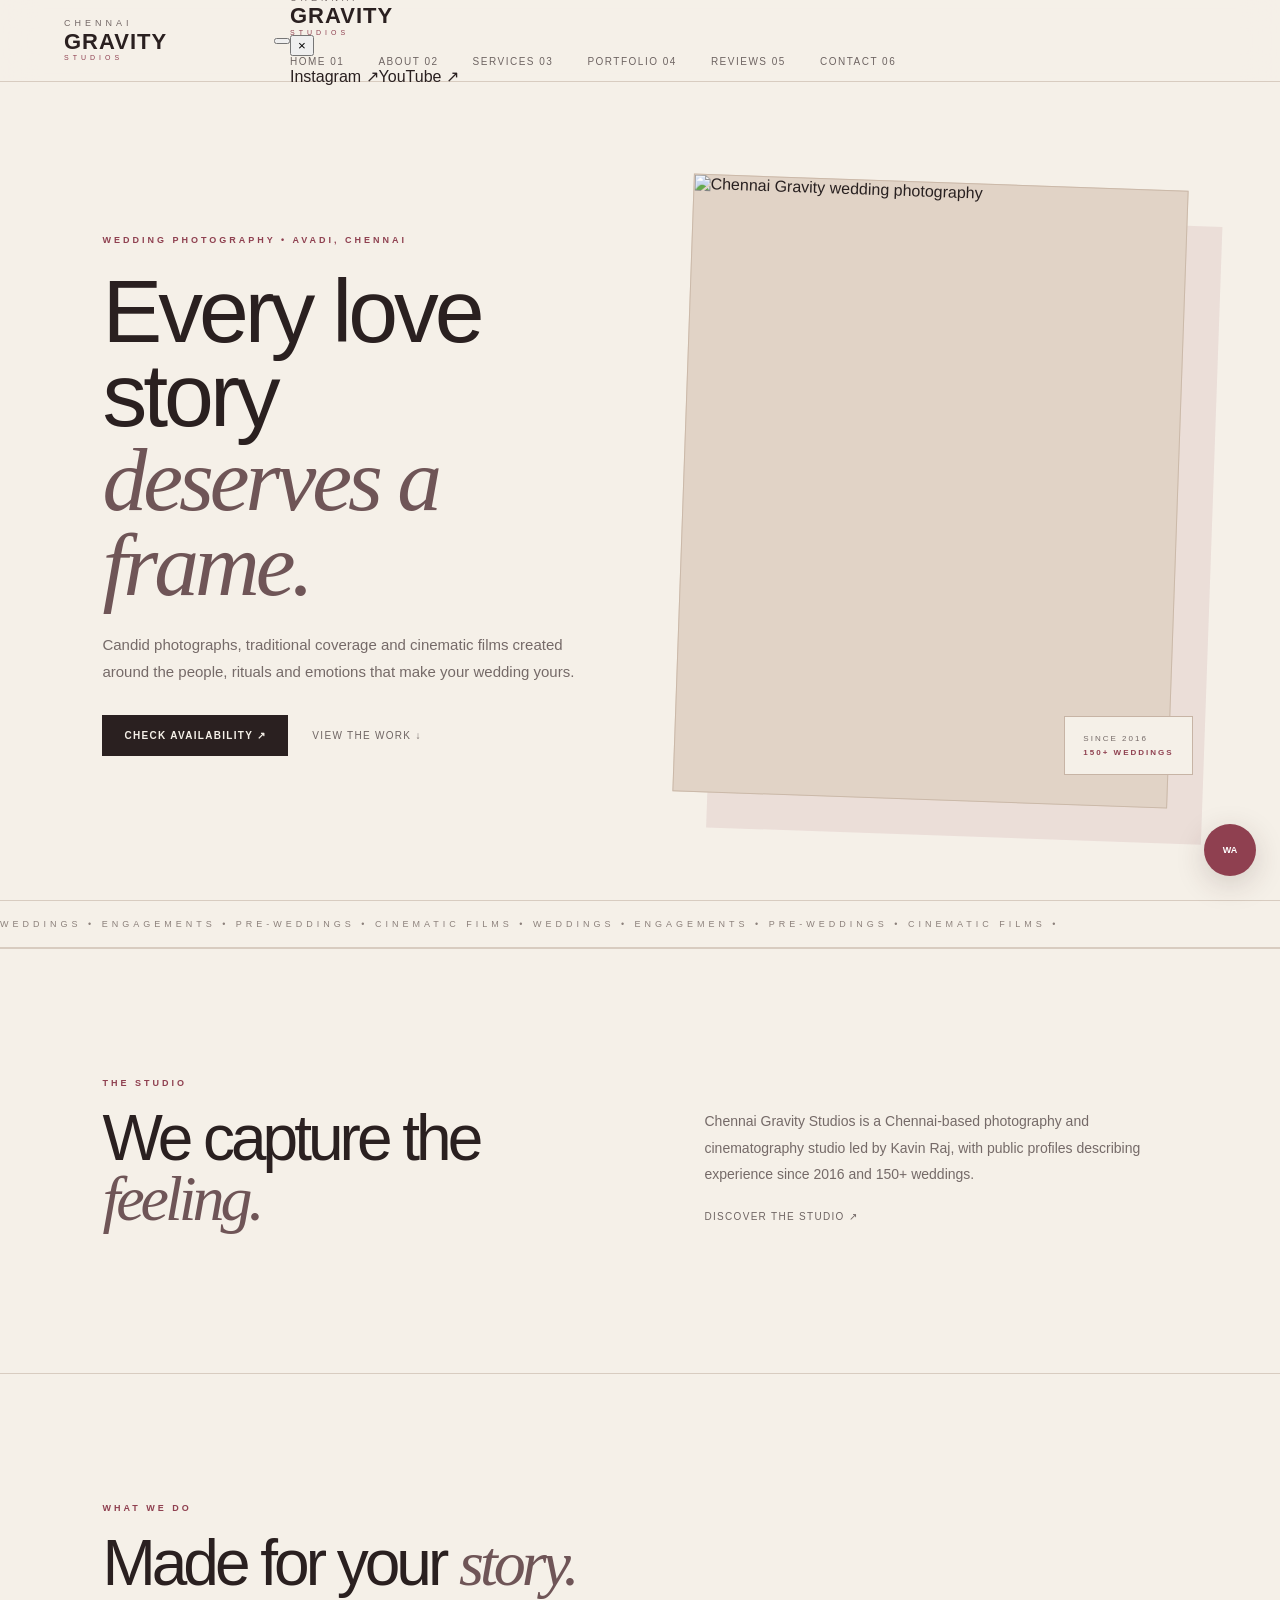
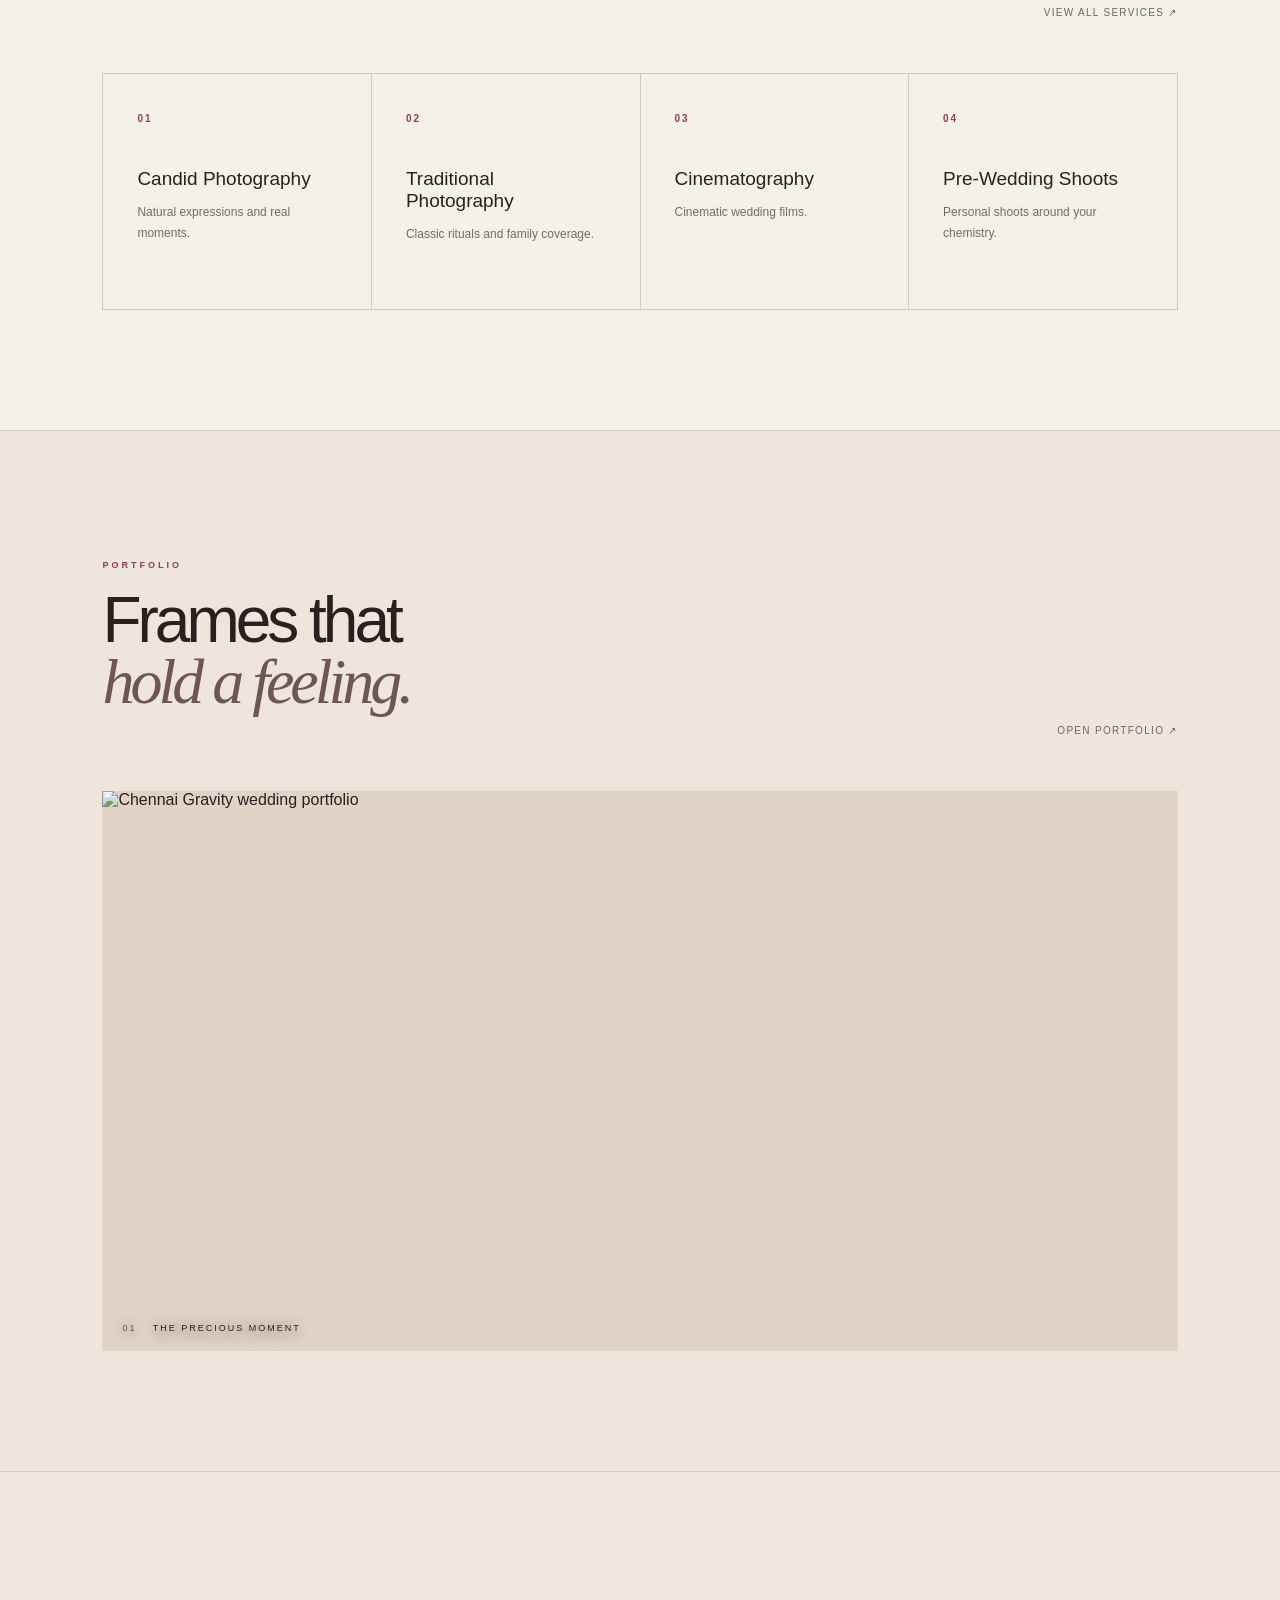
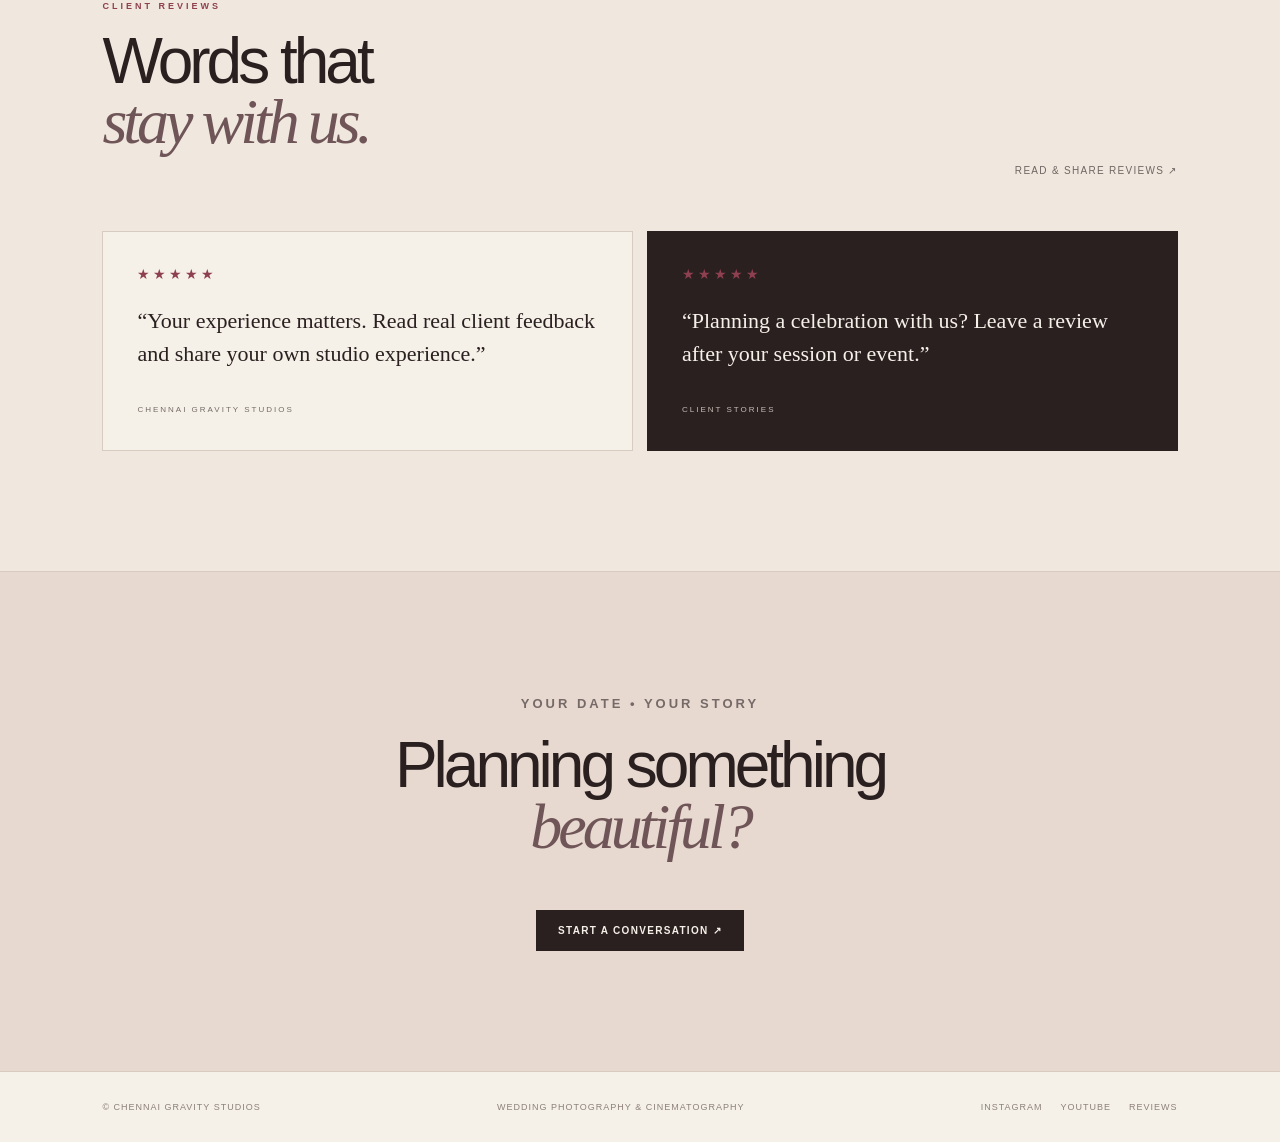
==== commit 71aedf06: "Add side hamburger navigation" ====
--- a/index.html
+++ b/index.html
@@ -1 +1,5 @@
-<!DOCTYPE html><html lang="en"><head><meta charset="UTF-8"><meta name="viewport" content="width=device-width,initial-scale=1.0"><meta name="description" content="Chennai Gravity Studios — wedding photography and cinematography in Chennai."><title>Chennai Gravity Studios | Wedding Stories</title><link rel="stylesheet" href="styles.css"></head><body><header><a class="brand" href="index.html"><span>CHENNAI</span><strong>GRAVITY</strong><small>STUDIOS</small></a><nav><a href="about.html">About</a><a href="services.html">Services</a><a href="portfolio.html">Portfolio</a><a href="reviews.html">Reviews</a><a href="contact.html">Contact</a></nav><div class="social-nav"><a href="https://www.instagram.com/chennaigravitystudios?stkn=cXQwcTYzNXhwazcz" target="_blank" rel="noopener">Instagram ↗</a><a href="https://youtube.com/@chennaigravity2805?si=CINxiaw2oVml3UkT" target="_blank" rel="noopener">YouTube ↗</a><a class="nav-cta" href="contact.html">Enquire</a></div></header><main><section class="hero"><div class="hero-copy"><p class="eyebrow">WEDDING PHOTOGRAPHY • AVADI, CHENNAI</p><h1>Every love story<br><em>deserves a frame.</em></h1><p class="lead">Candid photographs, traditional coverage and cinematic films created around the people, rituals and emotions that make your wedding yours.</p><div class="actions"><a class="btn" href="contact.html">Check Availability ↗</a><a class="text-link" href="portfolio.html">View the work ↓</a></div></div><div class="hero-visual"><div class="hero-image"><img src="https://cdn0.weddingwire.in/vendor/7571/3_2/960/jpg/18838904-1548704508496748-2315429738239893706-n_15_187571.jpeg" alt="Chennai Gravity wedding photography"></div><div class="hero-stamp">SINCE 2016<br><b>150+ WEDDINGS</b></div></div></section><section class="marquee"><span>WEDDINGS • ENGAGEMENTS • PRE-WEDDINGS • CINEMATIC FILMS • WEDDINGS • ENGAGEMENTS • PRE-WEDDINGS • CINEMATIC FILMS • </span></section><section class="section split"><div><p class="eyebrow">THE STUDIO</p><h2>We capture the<br><em>feeling.</em></h2></div><div class="copy"><p>Chennai Gravity Studios is a Chennai-based photography and cinematography studio led by Kavin Raj, with public profiles describing experience since 2016 and 150+ weddings.</p><a class="text-link" href="about.html">Discover the studio ↗</a></div></section><section class="section"><div class="section-head"><div><p class="eyebrow">WHAT WE DO</p><h2>Made for your <em>story.</em></h2></div><a class="text-link" href="services.html">View all services ↗</a></div><div class="grid services"><article><b>01</b><h3>Candid Photography</h3><p>Natural expressions and real moments.</p></article><article><b>02</b><h3>Traditional Photography</h3><p>Classic rituals and family coverage.</p></article><article><b>03</b><h3>Cinematography</h3><p>Cinematic wedding films.</p></article><article><b>04</b><h3>Pre-Wedding Shoots</h3><p>Personal shoots around your chemistry.</p></article></div></section><section class="section portfolio"><div class="section-head"><div><p class="eyebrow">PORTFOLIO</p><h2>Frames that<br><em>hold a feeling.</em></h2></div><a class="text-link" href="portfolio.html">Open portfolio ↗</a></div><div class="gallery-grid"><figure class="wide"><img src="https://cdn0.weddingwire.in/vendor/7571/3_2/960/jpg/18838904-1548704508496748-2315429738239893706-n_15_187571.jpeg" alt="Chennai Gravity wedding portfolio"><figcaption><span>01</span> THE PRECIOUS MOMENT</figcaption></figure></div></section><section class="section reviews-preview"><div class="section-head"><div><p class="eyebrow">CLIENT REVIEWS</p><h2>Words that<br><em>stay with us.</em></h2></div><a class="text-link" href="reviews.html">Read & share reviews ↗</a></div><div class="review-preview-grid"><article class="review-card"><div class="stars">★★★★★</div><p>“Your experience matters. Read real client feedback and share your own studio experience.”</p><span>CHENNAI GRAVITY STUDIOS</span></article><article class="review-card review-card-dark"><div class="stars">★★★★★</div><p>“Planning a celebration with us? Leave a review after your session or event.”</p><span>CLIENT STORIES</span></article></div></section><section class="section availability"><div><p class="eyebrow">YOUR DATE • YOUR STORY</p><h2>Planning something<br><em>beautiful?</em></h2><a class="btn" href="contact.html">Start a conversation ↗</a></div></section></main><footer><span>© Chennai Gravity Studios</span><span>Wedding Photography & Cinematography</span><div class="footer-social"><a href="https://www.instagram.com/chennaigravitystudios?stkn=cXQwcTYzNXhwazcz" target="_blank" rel="noopener">Instagram</a><a href="https://youtube.com/@chennaigravity2805?si=CINxiaw2oVml3UkT" target="_blank" rel="noopener">YouTube</a><a href="reviews.html">Reviews</a></div></footer><a class="float" href="https://wa.me/919710421400" target="_blank" aria-label="WhatsApp">WA</a></body></html>+<!DOCTYPE html><html lang="en"><head><meta charset="UTF-8"><meta name="viewport" content="width=device-width,initial-scale=1.0"><meta name="description" content="Chennai Gravity Studios — wedding photography and cinematography in Chennai."><title>Chennai Gravity Studios | Wedding Stories</title><link rel="stylesheet" href="styles.css"></head><body><header><a class="brand" href="index.html"><span>CHENNAI</span><strong>GRAVITY</strong><small>STUDIOS</small></a><button class="menu-toggle" id="menuToggle" aria-label="Open menu" aria-expanded="false"><span></span><span></span><span></span></button><div class="side-menu" id="sideMenu"><div class="side-menu-top"><a class="brand" href="index.html"><span>CHENNAI</span><strong>GRAVITY</strong><small>STUDIOS</small></a><button class="menu-close" id="menuClose" aria-label="Close menu">×</button></div><nav class="side-nav"><a href="index.html">Home <span>01</span></a><a href="about.html">About <span>02</span></a><a href="services.html">Services <span>03</span></a><a href="portfolio.html">Portfolio <span>04</span></a><a href="reviews.html">Reviews <span>05</span></a><a href="contact.html">Contact <span>06</span></a></nav><div class="side-menu-bottom"><a href="https://www.instagram.com/chennaigravitystudios?stkn=cXQwcTYzNXhwazcz" target="_blank" rel="noopener">Instagram ↗</a><a href="https://youtube.com/@chennaigravity2805?si=CINxiaw2oVml3UkT" target="_blank" rel="noopener">YouTube ↗</a></div></div><div class="menu-overlay" id="menuOverlay"></div></header><main><section class="hero"><div class="hero-copy"><p class="eyebrow">WEDDING PHOTOGRAPHY • AVADI, CHENNAI</p><h1>Every love story<br><em>deserves a frame.</em></h1><p class="lead">Candid photographs, traditional coverage and cinematic films created around the people, rituals and emotions that make your wedding yours.</p><div class="actions"><a class="btn" href="contact.html">Check Availability ↗</a><a class="text-link" href="portfolio.html">View the work ↓</a></div></div><div class="hero-visual"><div class="hero-image"><img src="https://cdn0.weddingwire.in/vendor/7571/3_2/960/jpg/18838904-1548704508496748-2315429738239893706-n_15_187571.jpeg" alt="Chennai Gravity wedding photography"></div><div class="hero-stamp">SINCE 2016<br><b>150+ WEDDINGS</b></div></div></section><section class="marquee"><span>WEDDINGS • ENGAGEMENTS • PRE-WEDDINGS • CINEMATIC FILMS • WEDDINGS • ENGAGEMENTS • PRE-WEDDINGS • CINEMATIC FILMS • </span></section><section class="section split"><div><p class="eyebrow">THE STUDIO</p><h2>We capture the<br><em>feeling.</em></h2></div><div class="copy"><p>Chennai Gravity Studios is a Chennai-based photography and cinematography studio led by Kavin Raj, with public profiles describing experience since 2016 and 150+ weddings.</p><a class="text-link" href="about.html">Discover the studio ↗</a></div></section><section class="section"><div class="section-head"><div><p class="eyebrow">WHAT WE DO</p><h2>Made for your <em>story.</em></h2></div><a class="text-link" href="services.html">View all services ↗</a></div><div class="grid services"><article><b>01</b><h3>Candid Photography</h3><p>Natural expressions and real moments.</p></article><article><b>02</b><h3>Traditional Photography</h3><p>Classic rituals and family coverage.</p></article><article><b>03</b><h3>Cinematography</h3><p>Cinematic wedding films.</p></article><article><b>04</b><h3>Pre-Wedding Shoots</h3><p>Personal shoots around your chemistry.</p></article></div></section><section class="section portfolio"><div class="section-head"><div><p class="eyebrow">PORTFOLIO</p><h2>Frames that<br><em>hold a feeling.</em></h2></div><a class="text-link" href="portfolio.html">Open portfolio ↗</a></div><div class="gallery-grid"><figure class="wide"><img src="https://cdn0.weddingwire.in/vendor/7571/3_2/960/jpg/18838904-1548704508496748-2315429738239893706-n_15_187571.jpeg" alt="Chennai Gravity wedding portfolio"><figcaption><span>01</span> THE PRECIOUS MOMENT</figcaption></figure></div></section><section class="section reviews-preview"><div class="section-head"><div><p class="eyebrow">CLIENT REVIEWS</p><h2>Words that<br><em>stay with us.</em></h2></div><a class="text-link" href="reviews.html">Read & share reviews ↗</a></div><div class="review-preview-grid"><article class="review-card"><div class="stars">★★★★★</div><p>“Your experience matters. Read real client feedback and share your own studio experience.”</p><span>CHENNAI GRAVITY STUDIOS</span></article><article class="review-card review-card-dark"><div class="stars">★★★★★</div><p>“Planning a celebration with us? Leave a review after your session or event.”</p><span>CLIENT STORIES</span></article></div></section><section class="section availability"><div><p class="eyebrow">YOUR DATE • YOUR STORY</p><h2>Planning something<br><em>beautiful?</em></h2><a class="btn" href="contact.html">Start a conversation ↗</a></div></section></main><footer><span>© Chennai Gravity Studios</span><span>Wedding Photography & Cinematography</span><div class="footer-social"><a href="https://www.instagram.com/chennaigravitystudios?stkn=cXQwcTYzNXhwazcz" target="_blank" rel="noopener">Instagram</a><a href="https://youtube.com/@chennaigravity2805?si=CINxiaw2oVml3UkT" target="_blank" rel="noopener">YouTube</a><a href="reviews.html">Reviews</a></div></footer><a class="float" href="https://wa.me/919710421400" target="_blank" aria-label="WhatsApp">WA</a><script>
+const menuToggle=document.getElementById('menuToggle'),sideMenu=document.getElementById('sideMenu'),menuOverlay=document.getElementById('menuOverlay'),menuClose=document.getElementById('menuClose');
+function setMenu(open){sideMenu.classList.toggle('open',open);menuOverlay.classList.toggle('show',open);menuToggle.classList.toggle('active',open);menuToggle.setAttribute('aria-expanded',open);document.body.classList.toggle('menu-open',open)}
+menuToggle.addEventListener('click',()=>setMenu(true));menuClose.addEventListener('click',()=>setMenu(false));menuOverlay.addEventListener('click',()=>setMenu(false));document.querySelectorAll('.side-nav a').forEach(a=>a.addEventListener('click',()=>setMenu(false)));document.addEventListener('keydown',e=>{if(e.key==='Escape')setMenu(false)});
+</script></body></html>
--- a/styles.css
+++ b/styles.css
@@ -1,2 +1,3 @@
 :root{--bg:#f5f0e8;--surface:#ebe2d6;--text:#2a2020;--muted:#756a68;--line:#d8ccc0;--accent:#8f4050;--accent2:#c59b72;--serif:Georgia,"Times New Roman",serif}*{box-sizing:border-box}html{scroll-behavior:smooth}body{margin:0;background:var(--bg);color:var(--text);font-family:Arial,Helvetica,sans-serif}a{color:inherit;text-decoration:none}header{height:82px;border-bottom:1px solid var(--line);display:flex;align-items:center;padding:0 5%;position:sticky;top:0;background:rgba(245,240,232,.94);backdrop-filter:blur(18px);z-index:10}.brand{width:210px;line-height:.8;letter-spacing:2px}.brand span,.brand small{display:block;font-size:9px;color:var(--muted);letter-spacing:4px}.brand strong{display:block;font-size:22px;letter-spacing:1px;margin:5px 0}.brand small{color:var(--accent);font-size:7px}nav{display:flex;gap:34px;margin:auto;font-size:10px;text-transform:uppercase;letter-spacing:1.5px;color:#6f6563}nav a:hover,.text-link:hover{color:var(--accent)}.nav-cta{font-size:10px;text-transform:uppercase;letter-spacing:1.5px;border:1px solid #5a554d;padding:12px 18px}.nav-cta:hover,.btn:hover{background:var(--accent);color:#f5f0e8}.hero{min-height:calc(100vh - 82px);display:grid;grid-template-columns:1fr 1fr;align-items:center;padding:7% 8%;gap:8%;overflow:hidden}.eyebrow{font-size:9px;letter-spacing:3px;color:var(--accent);font-weight:bold}.hero h1,h2{font-size:clamp(48px,7vw,94px);line-height:.94;letter-spacing:-4px;margin:24px 0;font-weight:500}.hero h1 em,h2 em{font-family:var(--serif);font-weight:400;color:#6f5557}.lead{max-width:560px;color:var(--muted);font-size:15px;line-height:1.8}.actions{display:flex;align-items:center;gap:24px;margin-top:30px}.btn{display:inline-block;background:var(--text);color:#f5f0e8;padding:15px 22px;font-size:10px;font-weight:bold;text-transform:uppercase;letter-spacing:1.3px}.text-link{font-size:10px;text-transform:uppercase;letter-spacing:1.3px;color:#6f6563}.hero-visual{position:relative;display:flex;justify-content:center}.hero-image{width:min(500px,100%);aspect-ratio:4/5;position:relative;overflow:hidden;background:#e1d3c6;border:1px solid #cbb9a9;transform:rotate(2deg);box-shadow:35px 35px 0 rgba(143,64,80,.10)}.hero-image img{width:100%;height:100%;object-fit:cover;display:block;filter:saturate(.8)}.image-fallback{position:absolute;inset:0;display:flex;align-items:center;justify-content:center;flex-direction:column;background:radial-gradient(circle at 50% 35%,#d9b9a8,#eee5dc 55%,#d5c4b7)}.hero-image img:not([src=""])+.image-fallback{display:none}.image-fallback span{font-family:var(--serif);font-size:130px;color:#d8c8b2}.image-fallback small{letter-spacing:4px;color:#8d7974;font-size:8px}.hero-stamp{position:absolute;right:-15px;bottom:25px;border:1px solid #c7b4a5;background:#f5f0e8;padding:15px 18px;font-size:8px;letter-spacing:2px;line-height:1.7;color:var(--muted)}.hero-stamp b{color:var(--accent)}.marquee{border-top:1px solid var(--line);border-bottom:1px solid var(--line);padding:18px 0;overflow:hidden;white-space:nowrap;color:#8c807b;font-size:9px;letter-spacing:4px}.marquee span{display:inline-block;animation:scroll 24s linear infinite}@keyframes scroll{to{transform:translateX(-30%)}}.section{padding:120px 8%;border-top:1px solid var(--line)}.split{display:grid;grid-template-columns:1fr 1fr;gap:12%;align-items:start}.section h2{font-size:clamp(42px,5vw,70px);margin-top:20px}.copy{max-width:590px;color:var(--muted);line-height:1.9;font-size:14px;padding-top:25px}.copy p+p{margin-top:25px}.stats{display:flex;gap:42px;border-top:1px solid var(--line);margin-top:42px;padding-top:25px}.stats div{display:flex;flex-direction:column;gap:7px}.stats strong{font-size:28px;font-weight:400;color:var(--text)}.stats span{font-size:8px;text-transform:uppercase;letter-spacing:1.5px;color:#887c77}.section-head{display:flex;justify-content:space-between;align-items:end;margin-bottom:55px}.section-note{max-width:310px;color:var(--muted);font-size:12px;line-height:1.7}.grid{display:grid;grid-template-columns:repeat(4,1fr);gap:1px;background:var(--line);border:1px solid var(--line)}.services article{background:var(--bg);padding:34px;min-height:235px}.services b{color:var(--accent);font-size:10px;letter-spacing:2px}.services h3{font-size:19px;margin:42px 0 12px;font-weight:500}.services p{font-size:12px;line-height:1.7;color:var(--muted)}.service-cta{background:#ead9d1!important;display:flex;flex-direction:column;justify-content:center}.service-cta span{font-size:8px;letter-spacing:2px;color:var(--accent)}.service-cta h3{margin:16px 0;font-family:var(--serif);font-size:27px}.service-cta a{font-size:9px;text-transform:uppercase;letter-spacing:1.5px}.portfolio{background:#eee5dc}.gallery-grid{display:grid;grid-template-columns:1fr 1fr;gap:14px}.gallery-grid figure{margin:0;position:relative;min-height:360px;overflow:hidden;background:#e1d3c6}.gallery-grid figure.wide{grid-column:span 2;min-height:560px}.gallery-grid img{width:100%;height:100%;object-fit:cover;display:block;filter:saturate(.72);transition:transform .7s ease,filter .7s ease}.gallery-grid figure:hover img{transform:scale(1.035);filter:saturate(1)}figcaption{position:absolute;left:20px;bottom:18px;right:20px;font-size:9px;letter-spacing:2px;text-transform:uppercase;text-shadow:0 2px 15px #000}.gallery-grid figcaption span{color:var(--accent);margin-right:12px}.portfolio-note{color:#8c807b;font-size:9px;line-height:1.7;margin:22px 0 0}.work-list{border-top:1px solid var(--line)}.work-list>div{display:grid;grid-template-columns:80px 1fr;gap:20px;padding:30px 0;border-bottom:1px solid var(--line)}.work-list span{color:var(--accent);font-size:10px;letter-spacing:2px}.work-list h3{margin:0 0 9px;font-size:22px;font-weight:500}.work-list p{margin:0;color:var(--muted);font-size:12px;line-height:1.7}.availability{background:#e8d9d0;display:flex;justify-content:center;text-align:center}.availability>div{max-width:760px}.availability h2{margin-bottom:25px}.availability p{max-width:500px;margin:0 auto;color:var(--muted);line-height:1.8;font-size:13px}.availability .btn{margin-top:28px}.contact{display:grid;grid-template-columns:1fr 1fr;gap:12%;align-items:center}.contact-copy{color:var(--muted);line-height:1.8;max-width:420px}.contact-card{border:1px solid var(--line);padding:42px}.contact-card>p:first-child{font-size:9px;letter-spacing:2px;color:var(--accent)}.phone{display:block;font-size:31px;margin:22px 0 28px}.contact-card>p{color:var(--muted);font-size:12px;line-height:1.8}footer{padding:30px 8%;border-top:1px solid var(--line);display:flex;justify-content:space-between;color:#8c807b;font-size:9px;text-transform:uppercase;letter-spacing:1px}.float{position:fixed;right:24px;bottom:24px;width:52px;height:52px;border-radius:50%;background:#8f4050;color:#fff;display:flex;align-items:center;justify-content:center;font-size:9px;font-weight:bold;box-shadow:0 8px 30px rgba(60,35,35,.18);z-index:20}@media(max-width:900px){header{padding:0 5%;height:70px}.brand{width:auto}nav{display:none}.nav-cta{margin-left:auto}.hero{grid-template-columns:1fr;padding:70px 7%;min-height:auto}.hero-visual{margin-top:45px}.section{padding:80px 7%}.split,.contact{grid-template-columns:1fr;gap:35px}.grid{grid-template-columns:1fr 1fr}.gallery-grid figure,.gallery-grid figure.wide{grid-column:auto;min-height:420px}.gallery-grid figure.wide{grid-column:span 2}.section-head{display:block}.section-note{margin-top:20px}.hero h1{letter-spacing:-2px}.stats{gap:25px}.phone{font-size:24px}}@media(max-width:560px){.grid{grid-template-columns:1fr}.gallery-grid{grid-template-columns:1fr}.gallery-grid figure,.gallery-grid figure.wide{grid-column:auto;min-height:380px}.hero-stamp{right:-5px}.stats{gap:18px}.stats strong{font-size:23px}footer{display:block}footer span{display:block;margin:7px 0}}
-.page-hero{min-height:62vh;padding:130px 8% 100px;display:flex;flex-direction:column;justify-content:center;border-bottom:1px solid var(--line);background:radial-gradient(circle at 80% 20%,#ead5d0 0,#f5f0e8 42%)}.page-hero h1{max-width:900px;margin:20px 0;font-size:clamp(58px,9vw,120px)}.page-hero>p:last-child{max-width:620px;color:var(--muted);line-height:1.8;font-size:15px}.center-cta{text-align:center;margin-top:55px}.page-hero+.section{border-top:0}.portfolio .gallery-grid{margin-top:10px}+.page-hero{min-height:62vh;padding:130px 8% 100px;display:flex;flex-direction:column;justify-content:center;border-bottom:1px solid var(--line);background:radial-gradient(circle at 80% 20%,#ead5d0 0,#f5f0e8 42%)}.page-hero h1{max-width:900px;margin:20px 0;font-size:clamp(58px,9vw,120px)}.page-hero>p:last-child{max-width:620px;color:var(--muted);line-height:1.8;font-size:15px}.center-cta{text-align:center;margin-top:55px}.page-hero+.section{border-top:0}.portfolio .gallery-grid{margin-top:10px}
+.social-nav{display:flex;align-items:center;gap:18px;margin-left:auto}.social-nav>a:not(.nav-cta){font-size:9px;text-transform:uppercase;letter-spacing:1px;color:#6f6563}.social-nav>a:not(.nav-cta):hover,.footer-social a:hover{color:var(--accent)}.footer-social{display:flex;gap:18px}.footer-social a{text-decoration:none}.reviews-preview{background:#f0e8df}.review-preview-grid{display:grid;grid-template-columns:1fr 1fr;gap:14px}.review-card{border:1px solid var(--line);background:var(--bg);padding:34px}.review-card .stars,.stars{color:var(--accent);letter-spacing:3px;font-size:14px}.review-card p{font-family:var(--serif);font-size:22px;line-height:1.5;margin:22px 0 28px;color:var(--text)}.review-card>span{font-size:8px;letter-spacing:2px;color:var(--muted)}.review-card-dark{background:var(--text);border-color:var(--text);color:#f5f0e8}.review-card-dark p{color:#f5f0e8}.review-card-dark>span{color:#c9bcb7}.reviews-layout{display:grid;grid-template-columns:1.4fr .8fr;gap:8%;align-items:start}.rating-panel{border-bottom:1px solid var(--line);padding-bottom:35px;margin-bottom:30px}.rating-big{display:flex;align-items:baseline;gap:8px;margin:15px 0 3px}.rating-big strong{font-size:72px;font-weight:400;letter-spacing:-4px}.rating-big span{font-size:14px;color:var(--muted)}.rating-panel>p{font-size:10px;text-transform:uppercase;letter-spacing:1.5px;color:var(--muted)}.review-list{display:grid;gap:14px}.review-form-card{border:1px solid var(--line);padding:38px;background:#eee5dc;position:sticky;top:105px}.review-form-card h2{font-size:48px;margin:18px 0 35px}.review-form-card form{display:grid;gap:18px}.review-form-card label{font-size:9px;text-transform:uppercase;letter-spacing:1.5px;color:var(--muted)}.review-form-card input,.review-form-card select,.review-form-card textarea{display:block;width:100%;margin-top:8px;padding:13px 14px;border:1px solid var(--line);background:var(--bg);font:inherit;color:var(--text);outline:none}.review-form-card input:focus,.review-form-card select:focus,.review-form-card textarea:focus{border-color:var(--accent)}.review-form-card textarea{resize:vertical}.form-note{font-size:10px!important;line-height:1.6!important;color:var(--muted)!important;margin:0}.review-message{font-size:11px!important;color:var(--accent)!important;margin:0}.review-meta{display:flex;justify-content:space-between;gap:20px;align-items:center;border-top:1px solid var(--line);padding-top:16px;font-size:9px;letter-spacing:1px;text-transform:uppercase}.review-meta span{color:var(--muted)}.empty-reviews{border:1px dashed var(--line);padding:55px 35px;color:var(--muted)}.empty-reviews h3{font-family:var(--serif);font-size:30px;color:var(--text);font-weight:400;margin:15px 0}.empty-reviews p{font-size:12px;line-height:1.7}@media(max-width:1050px){.social-nav>a:not(.nav-cta){display:none}.reviews-layout{grid-template-columns:1fr}.review-form-card{position:static}.footer-social{margin-top:12px}}@media(max-width:700px){.review-preview-grid{grid-template-columns:1fr}.review-card p{font-size:19px}.rating-big strong{font-size:58px}.social-nav{gap:8px}.footer-social{flex-wrap:wrap}}
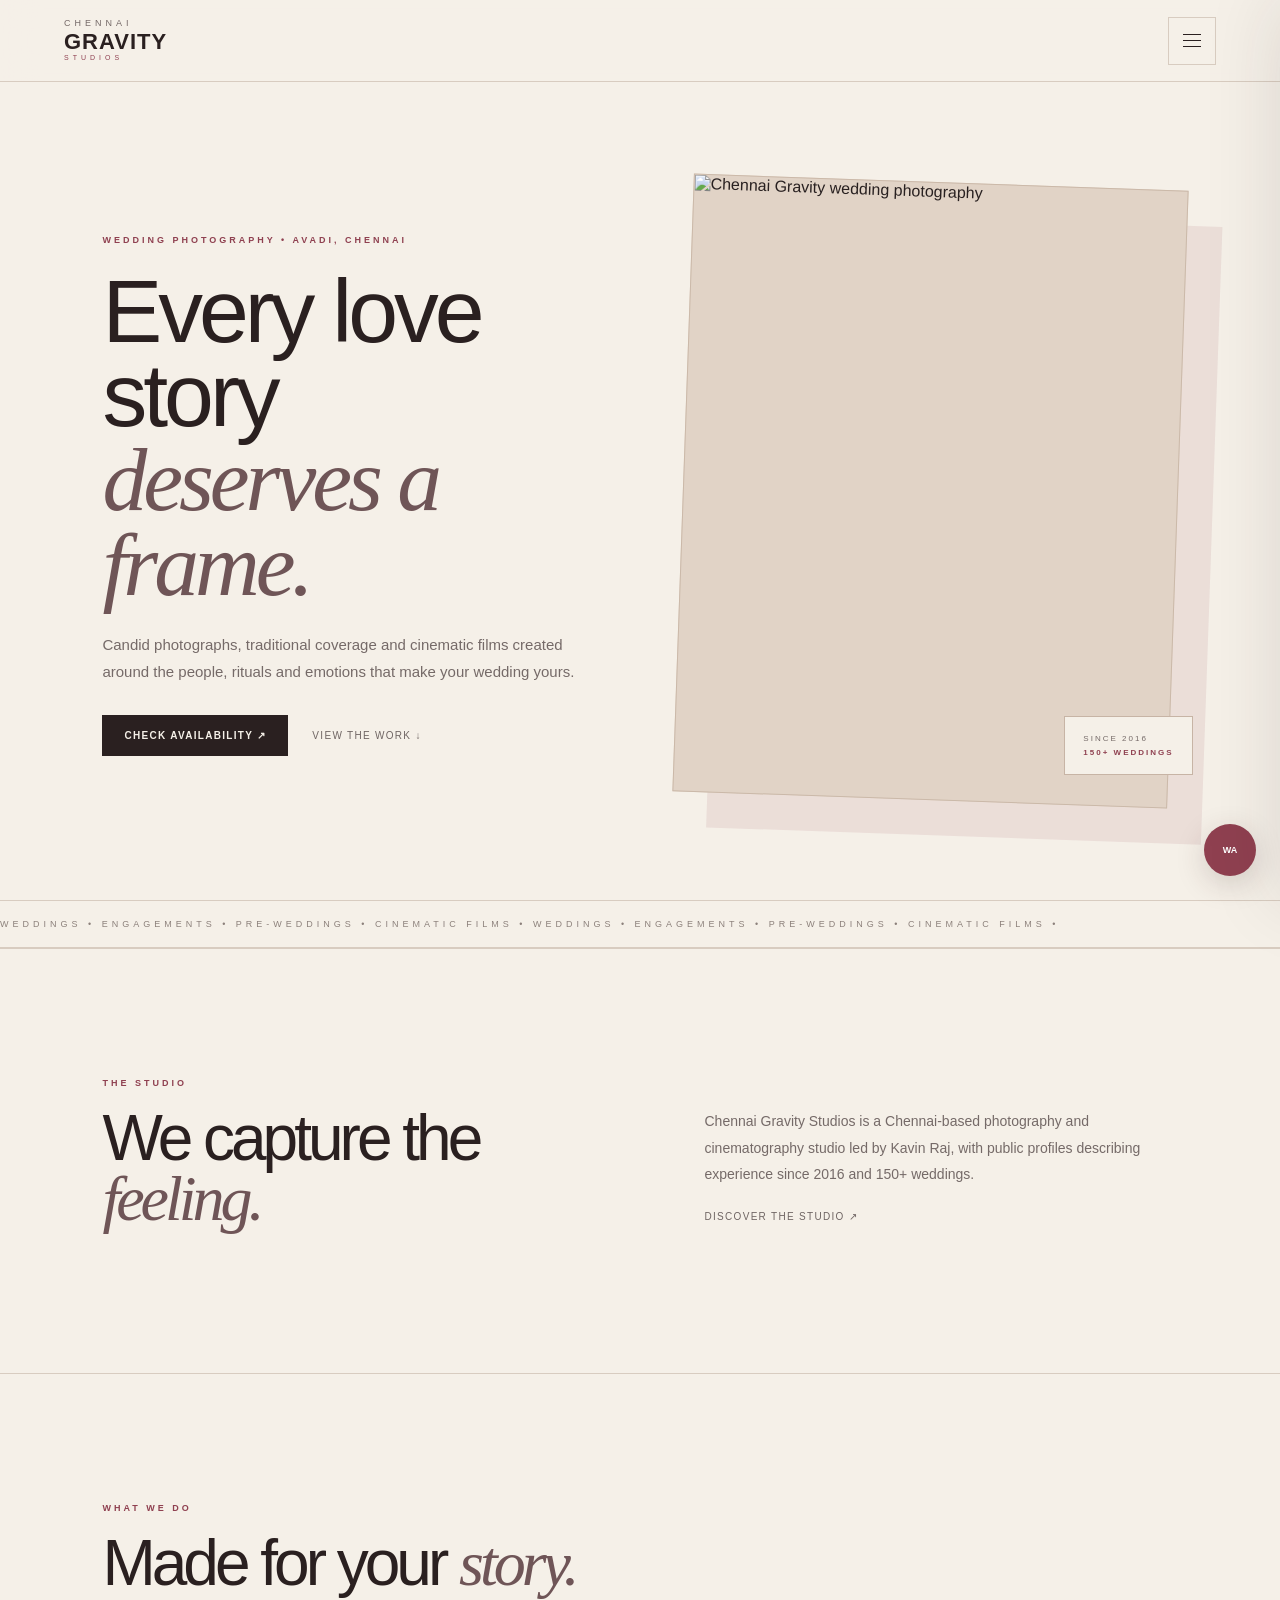
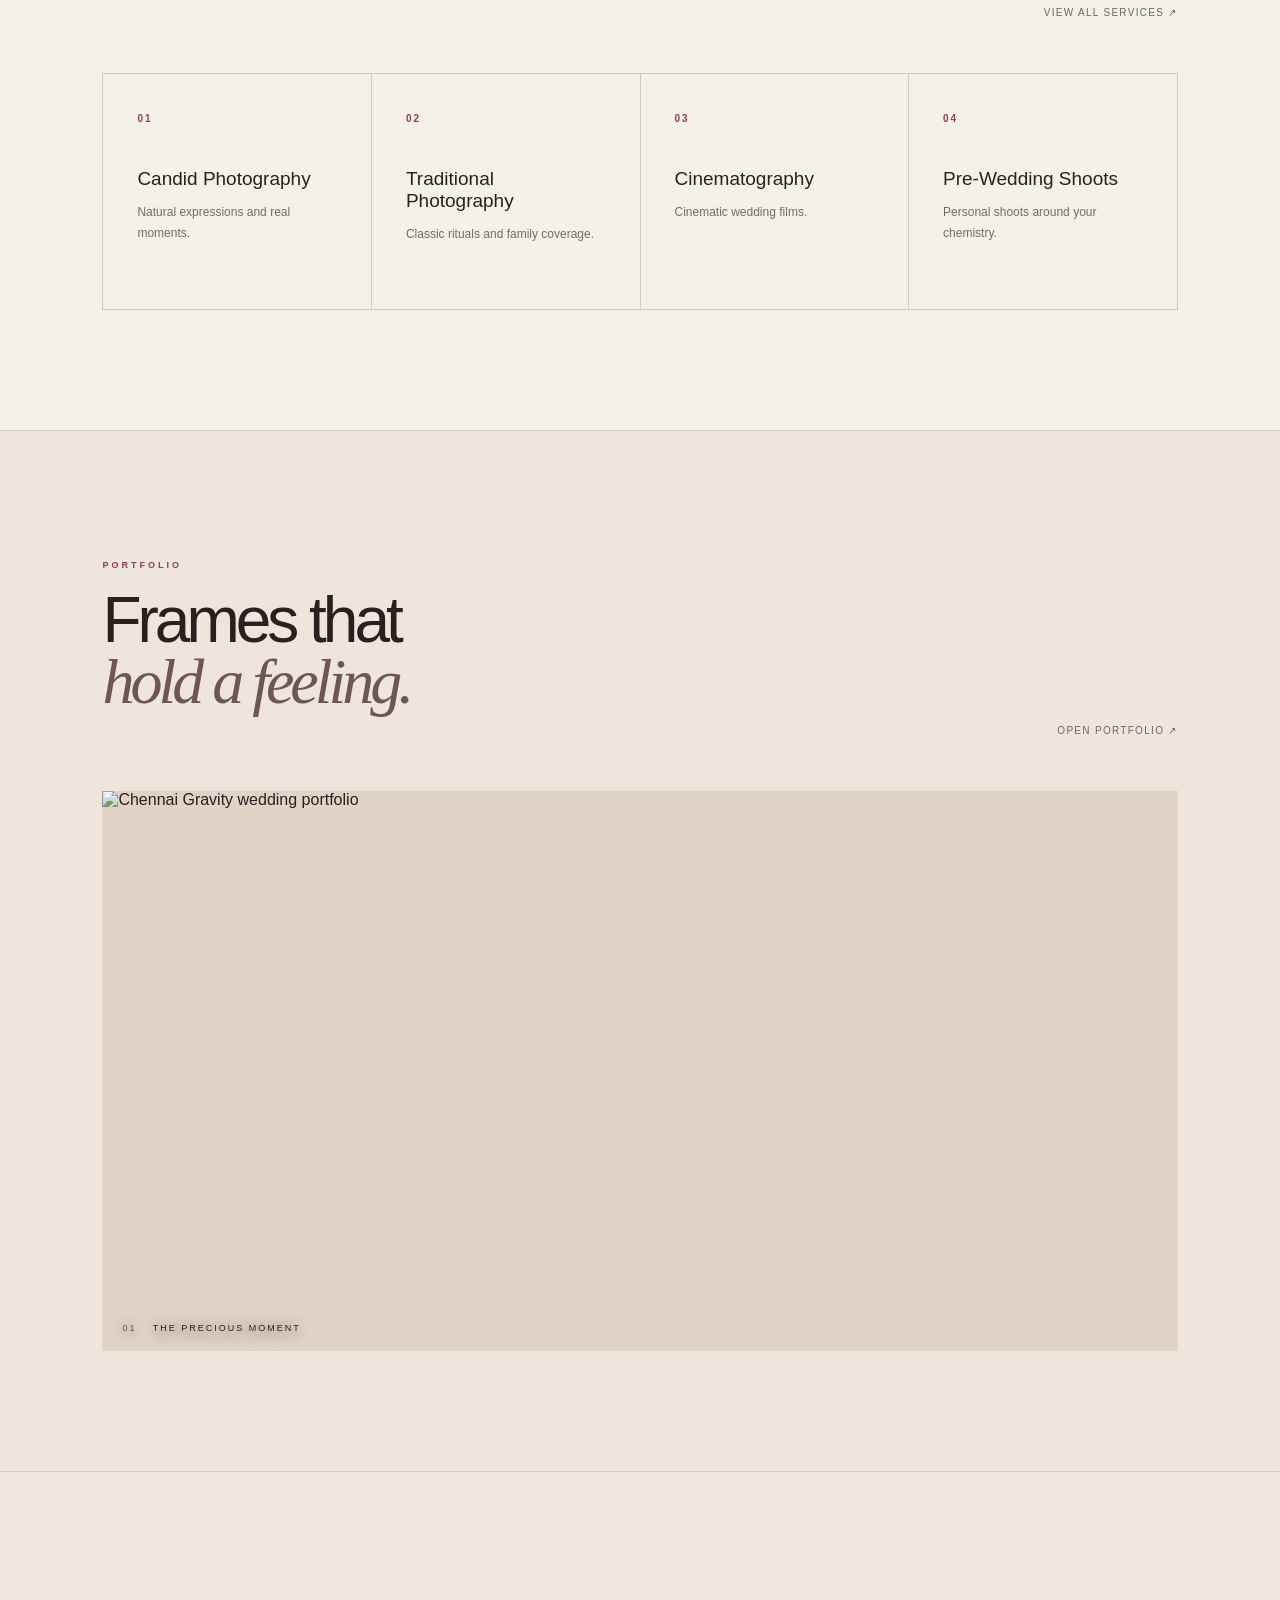
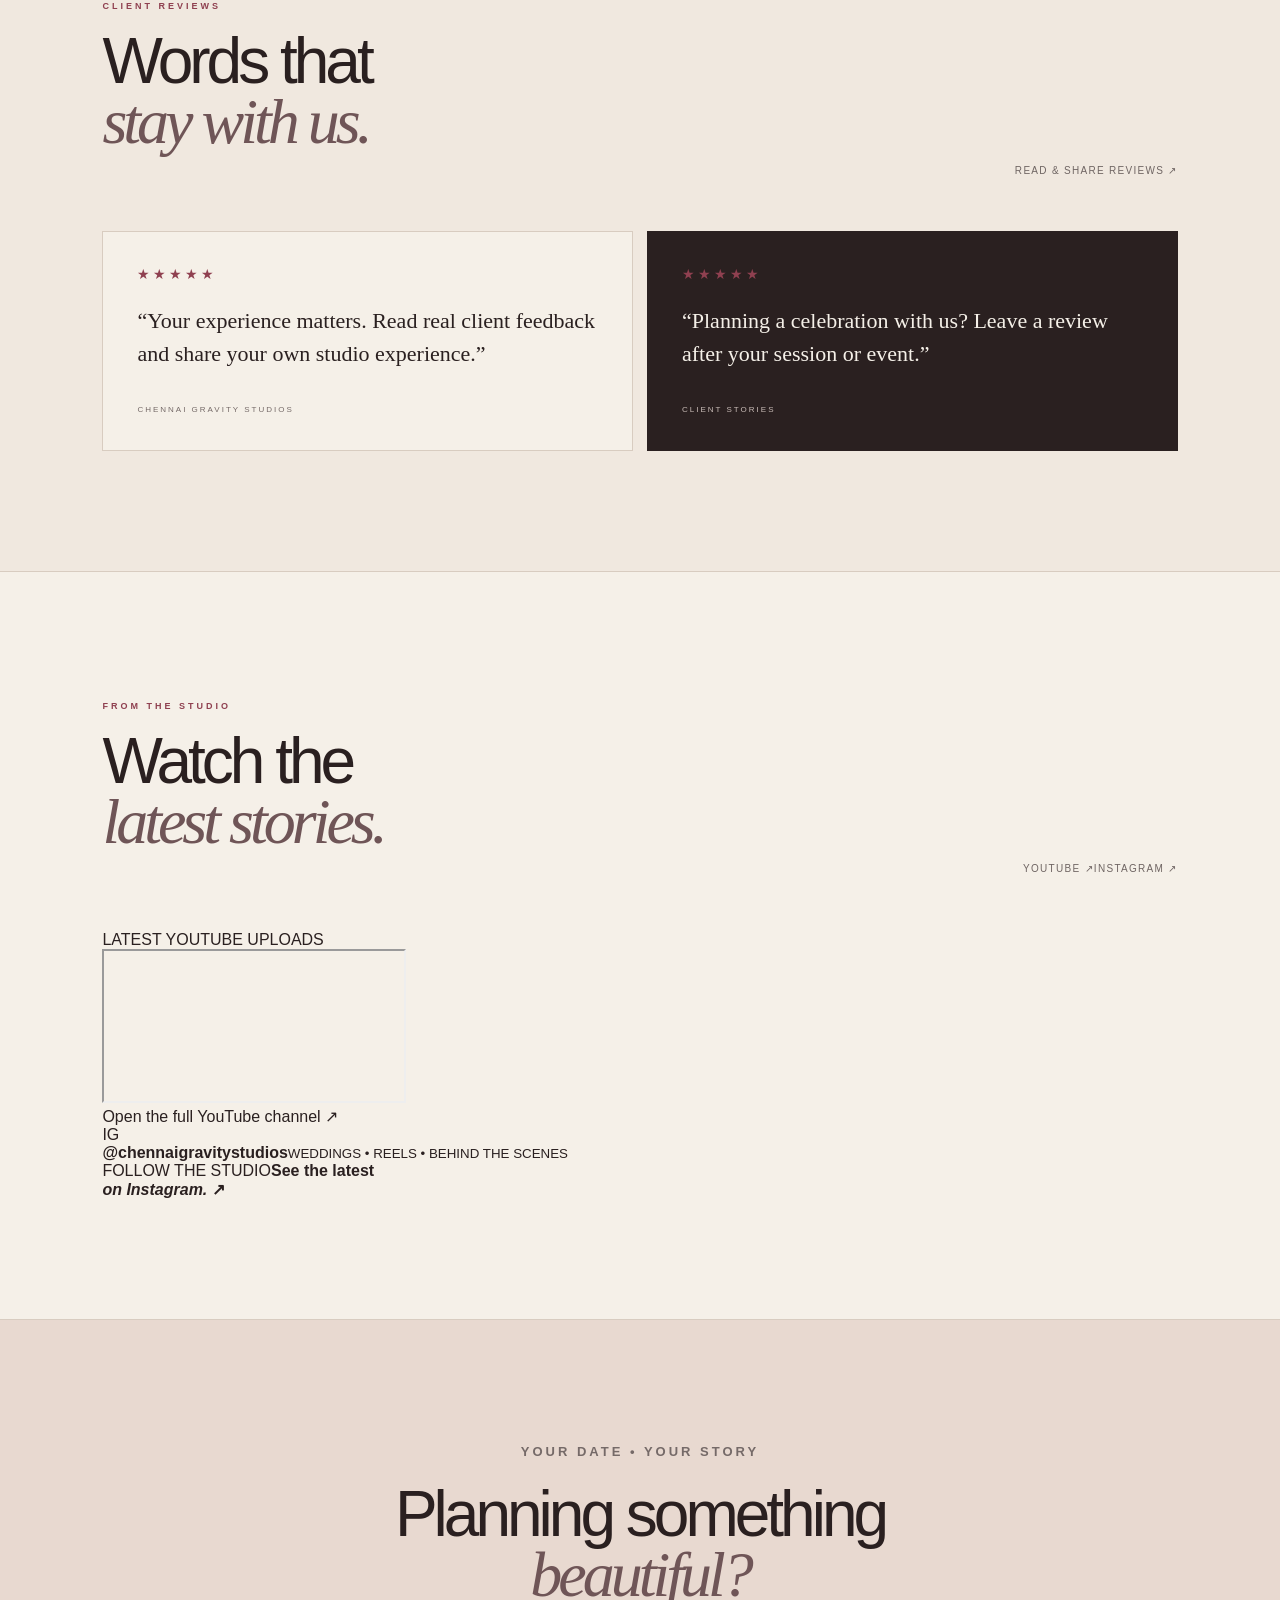
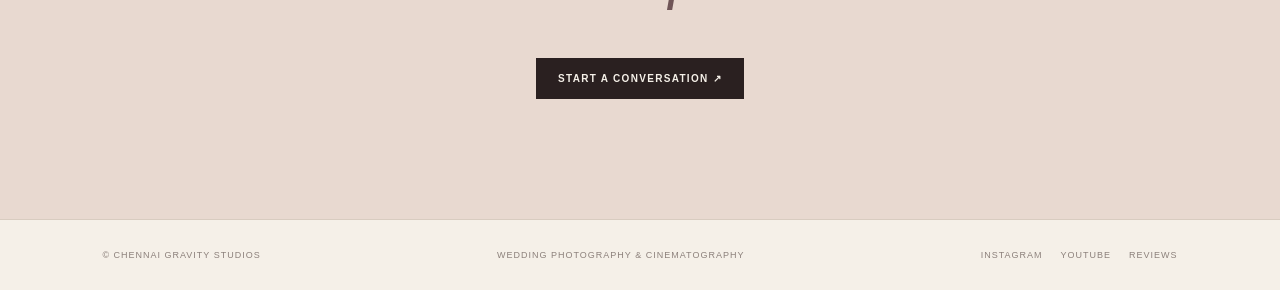
==== commit 32a7a4b9: "Add YouTube and Instagram media showcase" ====
--- a/index.html
+++ b/index.html
@@ -1,4 +1,4 @@
-<!DOCTYPE html><html lang="en"><head><meta charset="UTF-8"><meta name="viewport" content="width=device-width,initial-scale=1.0"><meta name="description" content="Chennai Gravity Studios — wedding photography and cinematography in Chennai."><title>Chennai Gravity Studios | Wedding Stories</title><link rel="stylesheet" href="styles.css"></head><body><header><a class="brand" href="index.html"><span>CHENNAI</span><strong>GRAVITY</strong><small>STUDIOS</small></a><button class="menu-toggle" id="menuToggle" aria-label="Open menu" aria-expanded="false"><span></span><span></span><span></span></button><div class="side-menu" id="sideMenu"><div class="side-menu-top"><a class="brand" href="index.html"><span>CHENNAI</span><strong>GRAVITY</strong><small>STUDIOS</small></a><button class="menu-close" id="menuClose" aria-label="Close menu">×</button></div><nav class="side-nav"><a href="index.html">Home <span>01</span></a><a href="about.html">About <span>02</span></a><a href="services.html">Services <span>03</span></a><a href="portfolio.html">Portfolio <span>04</span></a><a href="reviews.html">Reviews <span>05</span></a><a href="contact.html">Contact <span>06</span></a></nav><div class="side-menu-bottom"><a href="https://www.instagram.com/chennaigravitystudios?stkn=cXQwcTYzNXhwazcz" target="_blank" rel="noopener">Instagram ↗</a><a href="https://youtube.com/@chennaigravity2805?si=CINxiaw2oVml3UkT" target="_blank" rel="noopener">YouTube ↗</a></div></div><div class="menu-overlay" id="menuOverlay"></div></header><main><section class="hero"><div class="hero-copy"><p class="eyebrow">WEDDING PHOTOGRAPHY • AVADI, CHENNAI</p><h1>Every love story<br><em>deserves a frame.</em></h1><p class="lead">Candid photographs, traditional coverage and cinematic films created around the people, rituals and emotions that make your wedding yours.</p><div class="actions"><a class="btn" href="contact.html">Check Availability ↗</a><a class="text-link" href="portfolio.html">View the work ↓</a></div></div><div class="hero-visual"><div class="hero-image"><img src="https://cdn0.weddingwire.in/vendor/7571/3_2/960/jpg/18838904-1548704508496748-2315429738239893706-n_15_187571.jpeg" alt="Chennai Gravity wedding photography"></div><div class="hero-stamp">SINCE 2016<br><b>150+ WEDDINGS</b></div></div></section><section class="marquee"><span>WEDDINGS • ENGAGEMENTS • PRE-WEDDINGS • CINEMATIC FILMS • WEDDINGS • ENGAGEMENTS • PRE-WEDDINGS • CINEMATIC FILMS • </span></section><section class="section split"><div><p class="eyebrow">THE STUDIO</p><h2>We capture the<br><em>feeling.</em></h2></div><div class="copy"><p>Chennai Gravity Studios is a Chennai-based photography and cinematography studio led by Kavin Raj, with public profiles describing experience since 2016 and 150+ weddings.</p><a class="text-link" href="about.html">Discover the studio ↗</a></div></section><section class="section"><div class="section-head"><div><p class="eyebrow">WHAT WE DO</p><h2>Made for your <em>story.</em></h2></div><a class="text-link" href="services.html">View all services ↗</a></div><div class="grid services"><article><b>01</b><h3>Candid Photography</h3><p>Natural expressions and real moments.</p></article><article><b>02</b><h3>Traditional Photography</h3><p>Classic rituals and family coverage.</p></article><article><b>03</b><h3>Cinematography</h3><p>Cinematic wedding films.</p></article><article><b>04</b><h3>Pre-Wedding Shoots</h3><p>Personal shoots around your chemistry.</p></article></div></section><section class="section portfolio"><div class="section-head"><div><p class="eyebrow">PORTFOLIO</p><h2>Frames that<br><em>hold a feeling.</em></h2></div><a class="text-link" href="portfolio.html">Open portfolio ↗</a></div><div class="gallery-grid"><figure class="wide"><img src="https://cdn0.weddingwire.in/vendor/7571/3_2/960/jpg/18838904-1548704508496748-2315429738239893706-n_15_187571.jpeg" alt="Chennai Gravity wedding portfolio"><figcaption><span>01</span> THE PRECIOUS MOMENT</figcaption></figure></div></section><section class="section reviews-preview"><div class="section-head"><div><p class="eyebrow">CLIENT REVIEWS</p><h2>Words that<br><em>stay with us.</em></h2></div><a class="text-link" href="reviews.html">Read & share reviews ↗</a></div><div class="review-preview-grid"><article class="review-card"><div class="stars">★★★★★</div><p>“Your experience matters. Read real client feedback and share your own studio experience.”</p><span>CHENNAI GRAVITY STUDIOS</span></article><article class="review-card review-card-dark"><div class="stars">★★★★★</div><p>“Planning a celebration with us? Leave a review after your session or event.”</p><span>CLIENT STORIES</span></article></div></section><section class="section availability"><div><p class="eyebrow">YOUR DATE • YOUR STORY</p><h2>Planning something<br><em>beautiful?</em></h2><a class="btn" href="contact.html">Start a conversation ↗</a></div></section></main><footer><span>© Chennai Gravity Studios</span><span>Wedding Photography & Cinematography</span><div class="footer-social"><a href="https://www.instagram.com/chennaigravitystudios?stkn=cXQwcTYzNXhwazcz" target="_blank" rel="noopener">Instagram</a><a href="https://youtube.com/@chennaigravity2805?si=CINxiaw2oVml3UkT" target="_blank" rel="noopener">YouTube</a><a href="reviews.html">Reviews</a></div></footer><a class="float" href="https://wa.me/919710421400" target="_blank" aria-label="WhatsApp">WA</a><script>
+<!DOCTYPE html><html lang="en"><head><meta charset="UTF-8"><meta name="viewport" content="width=device-width,initial-scale=1.0"><meta name="description" content="Chennai Gravity Studios — wedding photography and cinematography in Chennai."><title>Chennai Gravity Studios | Wedding Stories</title><link rel="stylesheet" href="styles.css"></head><body><header><a class="brand" href="index.html"><span>CHENNAI</span><strong>GRAVITY</strong><small>STUDIOS</small></a><button class="menu-toggle" id="menuToggle" aria-label="Open menu" aria-expanded="false"><span></span><span></span><span></span></button><div class="side-menu" id="sideMenu"><div class="side-menu-top"><a class="brand" href="index.html"><span>CHENNAI</span><strong>GRAVITY</strong><small>STUDIOS</small></a><button class="menu-close" id="menuClose" aria-label="Close menu">×</button></div><nav class="side-nav"><a href="index.html">Home <span>01</span></a><a href="about.html">About <span>02</span></a><a href="services.html">Services <span>03</span></a><a href="portfolio.html">Portfolio <span>04</span></a><a href="reviews.html">Reviews <span>05</span></a><a href="contact.html">Contact <span>06</span></a></nav><div class="side-menu-bottom"><a href="https://www.instagram.com/chennaigravitystudios?stkn=cXQwcTYzNXhwazcz" target="_blank" rel="noopener">Instagram ↗</a><a href="https://youtube.com/@chennaigravity2805?si=CINxiaw2oVml3UkT" target="_blank" rel="noopener">YouTube ↗</a></div></div><div class="menu-overlay" id="menuOverlay"></div></header><main><section class="hero"><div class="hero-copy"><p class="eyebrow">WEDDING PHOTOGRAPHY • AVADI, CHENNAI</p><h1>Every love story<br><em>deserves a frame.</em></h1><p class="lead">Candid photographs, traditional coverage and cinematic films created around the people, rituals and emotions that make your wedding yours.</p><div class="actions"><a class="btn" href="contact.html">Check Availability ↗</a><a class="text-link" href="portfolio.html">View the work ↓</a></div></div><div class="hero-visual"><div class="hero-image"><img src="https://cdn0.weddingwire.in/vendor/7571/3_2/960/jpg/18838904-1548704508496748-2315429738239893706-n_15_187571.jpeg" alt="Chennai Gravity wedding photography"></div><div class="hero-stamp">SINCE 2016<br><b>150+ WEDDINGS</b></div></div></section><section class="marquee"><span>WEDDINGS • ENGAGEMENTS • PRE-WEDDINGS • CINEMATIC FILMS • WEDDINGS • ENGAGEMENTS • PRE-WEDDINGS • CINEMATIC FILMS • </span></section><section class="section split"><div><p class="eyebrow">THE STUDIO</p><h2>We capture the<br><em>feeling.</em></h2></div><div class="copy"><p>Chennai Gravity Studios is a Chennai-based photography and cinematography studio led by Kavin Raj, with public profiles describing experience since 2016 and 150+ weddings.</p><a class="text-link" href="about.html">Discover the studio ↗</a></div></section><section class="section"><div class="section-head"><div><p class="eyebrow">WHAT WE DO</p><h2>Made for your <em>story.</em></h2></div><a class="text-link" href="services.html">View all services ↗</a></div><div class="grid services"><article><b>01</b><h3>Candid Photography</h3><p>Natural expressions and real moments.</p></article><article><b>02</b><h3>Traditional Photography</h3><p>Classic rituals and family coverage.</p></article><article><b>03</b><h3>Cinematography</h3><p>Cinematic wedding films.</p></article><article><b>04</b><h3>Pre-Wedding Shoots</h3><p>Personal shoots around your chemistry.</p></article></div></section><section class="section portfolio"><div class="section-head"><div><p class="eyebrow">PORTFOLIO</p><h2>Frames that<br><em>hold a feeling.</em></h2></div><a class="text-link" href="portfolio.html">Open portfolio ↗</a></div><div class="gallery-grid"><figure class="wide"><img src="https://cdn0.weddingwire.in/vendor/7571/3_2/960/jpg/18838904-1548704508496748-2315429738239893706-n_15_187571.jpeg" alt="Chennai Gravity wedding portfolio"><figcaption><span>01</span> THE PRECIOUS MOMENT</figcaption></figure></div></section><section class="section reviews-preview"><div class="section-head"><div><p class="eyebrow">CLIENT REVIEWS</p><h2>Words that<br><em>stay with us.</em></h2></div><a class="text-link" href="reviews.html">Read & share reviews ↗</a></div><div class="review-preview-grid"><article class="review-card"><div class="stars">★★★★★</div><p>“Your experience matters. Read real client feedback and share your own studio experience.”</p><span>CHENNAI GRAVITY STUDIOS</span></article><article class="review-card review-card-dark"><div class="stars">★★★★★</div><p>“Planning a celebration with us? Leave a review after your session or event.”</p><span>CLIENT STORIES</span></article></div></section><section class="section media-showcase"><div class="section-head"><div><p class="eyebrow">FROM THE STUDIO</p><h2>Watch the<br><em>latest stories.</em></h2></div><div class="media-links"><a class="text-link" href="https://youtube.com/@chennaigravity2805?si=CINxiaw2oVml3UkT" target="_blank" rel="noopener">YouTube ↗</a><a class="text-link" href="https://www.instagram.com/chennaigravitystudios?stkn=cXQwcTYzNXhwazcz" target="_blank" rel="noopener">Instagram ↗</a></div></div><div class="media-grid"><div class="youtube-card"><div class="media-label">LATEST YOUTUBE UPLOADS</div><div class="video-frame"><iframe src="https://www.youtube.com/embed?listType=user_uploads&list=chennaigravity2805" title="Chennai Gravity Studios latest YouTube videos" loading="lazy" allow="accelerometer; autoplay; clipboard-write; encrypted-media; gyroscope; picture-in-picture; web-share" allowfullscreen></iframe></div><a class="media-caption" href="https://youtube.com/@chennaigravity2805?si=CINxiaw2oVml3UkT" target="_blank" rel="noopener">Open the full YouTube channel ↗</a></div><a class="instagram-card" href="https://www.instagram.com/chennaigravitystudios?stkn=cXQwcTYzNXhwazcz" target="_blank" rel="noopener"><div class="instagram-art"><span>IG</span><div><strong>@chennaigravitystudios</strong><small>WEDDINGS • REELS • BEHIND THE SCENES</small></div></div><div class="instagram-copy"><span>FOLLOW THE STUDIO</span><b>See the latest<br><em>on Instagram.</em> ↗</b></div></a></div></section><section class="section availability"><div><p class="eyebrow">YOUR DATE • YOUR STORY</p><h2>Planning something<br><em>beautiful?</em></h2><a class="btn" href="contact.html">Start a conversation ↗</a></div></section></main><footer><span>© Chennai Gravity Studios</span><span>Wedding Photography & Cinematography</span><div class="footer-social"><a href="https://www.instagram.com/chennaigravitystudios?stkn=cXQwcTYzNXhwazcz" target="_blank" rel="noopener">Instagram</a><a href="https://youtube.com/@chennaigravity2805?si=CINxiaw2oVml3UkT" target="_blank" rel="noopener">YouTube</a><a href="reviews.html">Reviews</a></div></footer><a class="float" href="https://wa.me/919710421400" target="_blank" aria-label="WhatsApp">WA</a><script>
 const menuToggle=document.getElementById('menuToggle'),sideMenu=document.getElementById('sideMenu'),menuOverlay=document.getElementById('menuOverlay'),menuClose=document.getElementById('menuClose');
 function setMenu(open){sideMenu.classList.toggle('open',open);menuOverlay.classList.toggle('show',open);menuToggle.classList.toggle('active',open);menuToggle.setAttribute('aria-expanded',open);document.body.classList.toggle('menu-open',open)}
 menuToggle.addEventListener('click',()=>setMenu(true));menuClose.addEventListener('click',()=>setMenu(false));menuOverlay.addEventListener('click',()=>setMenu(false));document.querySelectorAll('.side-nav a').forEach(a=>a.addEventListener('click',()=>setMenu(false)));document.addEventListener('keydown',e=>{if(e.key==='Escape')setMenu(false)});
--- a/styles.css
+++ b/styles.css
@@ -1,3 +1,35 @@
 :root{--bg:#f5f0e8;--surface:#ebe2d6;--text:#2a2020;--muted:#756a68;--line:#d8ccc0;--accent:#8f4050;--accent2:#c59b72;--serif:Georgia,"Times New Roman",serif}*{box-sizing:border-box}html{scroll-behavior:smooth}body{margin:0;background:var(--bg);color:var(--text);font-family:Arial,Helvetica,sans-serif}a{color:inherit;text-decoration:none}header{height:82px;border-bottom:1px solid var(--line);display:flex;align-items:center;padding:0 5%;position:sticky;top:0;background:rgba(245,240,232,.94);backdrop-filter:blur(18px);z-index:10}.brand{width:210px;line-height:.8;letter-spacing:2px}.brand span,.brand small{display:block;font-size:9px;color:var(--muted);letter-spacing:4px}.brand strong{display:block;font-size:22px;letter-spacing:1px;margin:5px 0}.brand small{color:var(--accent);font-size:7px}nav{display:flex;gap:34px;margin:auto;font-size:10px;text-transform:uppercase;letter-spacing:1.5px;color:#6f6563}nav a:hover,.text-link:hover{color:var(--accent)}.nav-cta{font-size:10px;text-transform:uppercase;letter-spacing:1.5px;border:1px solid #5a554d;padding:12px 18px}.nav-cta:hover,.btn:hover{background:var(--accent);color:#f5f0e8}.hero{min-height:calc(100vh - 82px);display:grid;grid-template-columns:1fr 1fr;align-items:center;padding:7% 8%;gap:8%;overflow:hidden}.eyebrow{font-size:9px;letter-spacing:3px;color:var(--accent);font-weight:bold}.hero h1,h2{font-size:clamp(48px,7vw,94px);line-height:.94;letter-spacing:-4px;margin:24px 0;font-weight:500}.hero h1 em,h2 em{font-family:var(--serif);font-weight:400;color:#6f5557}.lead{max-width:560px;color:var(--muted);font-size:15px;line-height:1.8}.actions{display:flex;align-items:center;gap:24px;margin-top:30px}.btn{display:inline-block;background:var(--text);color:#f5f0e8;padding:15px 22px;font-size:10px;font-weight:bold;text-transform:uppercase;letter-spacing:1.3px}.text-link{font-size:10px;text-transform:uppercase;letter-spacing:1.3px;color:#6f6563}.hero-visual{position:relative;display:flex;justify-content:center}.hero-image{width:min(500px,100%);aspect-ratio:4/5;position:relative;overflow:hidden;background:#e1d3c6;border:1px solid #cbb9a9;transform:rotate(2deg);box-shadow:35px 35px 0 rgba(143,64,80,.10)}.hero-image img{width:100%;height:100%;object-fit:cover;display:block;filter:saturate(.8)}.image-fallback{position:absolute;inset:0;display:flex;align-items:center;justify-content:center;flex-direction:column;background:radial-gradient(circle at 50% 35%,#d9b9a8,#eee5dc 55%,#d5c4b7)}.hero-image img:not([src=""])+.image-fallback{display:none}.image-fallback span{font-family:var(--serif);font-size:130px;color:#d8c8b2}.image-fallback small{letter-spacing:4px;color:#8d7974;font-size:8px}.hero-stamp{position:absolute;right:-15px;bottom:25px;border:1px solid #c7b4a5;background:#f5f0e8;padding:15px 18px;font-size:8px;letter-spacing:2px;line-height:1.7;color:var(--muted)}.hero-stamp b{color:var(--accent)}.marquee{border-top:1px solid var(--line);border-bottom:1px solid var(--line);padding:18px 0;overflow:hidden;white-space:nowrap;color:#8c807b;font-size:9px;letter-spacing:4px}.marquee span{display:inline-block;animation:scroll 24s linear infinite}@keyframes scroll{to{transform:translateX(-30%)}}.section{padding:120px 8%;border-top:1px solid var(--line)}.split{display:grid;grid-template-columns:1fr 1fr;gap:12%;align-items:start}.section h2{font-size:clamp(42px,5vw,70px);margin-top:20px}.copy{max-width:590px;color:var(--muted);line-height:1.9;font-size:14px;padding-top:25px}.copy p+p{margin-top:25px}.stats{display:flex;gap:42px;border-top:1px solid var(--line);margin-top:42px;padding-top:25px}.stats div{display:flex;flex-direction:column;gap:7px}.stats strong{font-size:28px;font-weight:400;color:var(--text)}.stats span{font-size:8px;text-transform:uppercase;letter-spacing:1.5px;color:#887c77}.section-head{display:flex;justify-content:space-between;align-items:end;margin-bottom:55px}.section-note{max-width:310px;color:var(--muted);font-size:12px;line-height:1.7}.grid{display:grid;grid-template-columns:repeat(4,1fr);gap:1px;background:var(--line);border:1px solid var(--line)}.services article{background:var(--bg);padding:34px;min-height:235px}.services b{color:var(--accent);font-size:10px;letter-spacing:2px}.services h3{font-size:19px;margin:42px 0 12px;font-weight:500}.services p{font-size:12px;line-height:1.7;color:var(--muted)}.service-cta{background:#ead9d1!important;display:flex;flex-direction:column;justify-content:center}.service-cta span{font-size:8px;letter-spacing:2px;color:var(--accent)}.service-cta h3{margin:16px 0;font-family:var(--serif);font-size:27px}.service-cta a{font-size:9px;text-transform:uppercase;letter-spacing:1.5px}.portfolio{background:#eee5dc}.gallery-grid{display:grid;grid-template-columns:1fr 1fr;gap:14px}.gallery-grid figure{margin:0;position:relative;min-height:360px;overflow:hidden;background:#e1d3c6}.gallery-grid figure.wide{grid-column:span 2;min-height:560px}.gallery-grid img{width:100%;height:100%;object-fit:cover;display:block;filter:saturate(.72);transition:transform .7s ease,filter .7s ease}.gallery-grid figure:hover img{transform:scale(1.035);filter:saturate(1)}figcaption{position:absolute;left:20px;bottom:18px;right:20px;font-size:9px;letter-spacing:2px;text-transform:uppercase;text-shadow:0 2px 15px #000}.gallery-grid figcaption span{color:var(--accent);margin-right:12px}.portfolio-note{color:#8c807b;font-size:9px;line-height:1.7;margin:22px 0 0}.work-list{border-top:1px solid var(--line)}.work-list>div{display:grid;grid-template-columns:80px 1fr;gap:20px;padding:30px 0;border-bottom:1px solid var(--line)}.work-list span{color:var(--accent);font-size:10px;letter-spacing:2px}.work-list h3{margin:0 0 9px;font-size:22px;font-weight:500}.work-list p{margin:0;color:var(--muted);font-size:12px;line-height:1.7}.availability{background:#e8d9d0;display:flex;justify-content:center;text-align:center}.availability>div{max-width:760px}.availability h2{margin-bottom:25px}.availability p{max-width:500px;margin:0 auto;color:var(--muted);line-height:1.8;font-size:13px}.availability .btn{margin-top:28px}.contact{display:grid;grid-template-columns:1fr 1fr;gap:12%;align-items:center}.contact-copy{color:var(--muted);line-height:1.8;max-width:420px}.contact-card{border:1px solid var(--line);padding:42px}.contact-card>p:first-child{font-size:9px;letter-spacing:2px;color:var(--accent)}.phone{display:block;font-size:31px;margin:22px 0 28px}.contact-card>p{color:var(--muted);font-size:12px;line-height:1.8}footer{padding:30px 8%;border-top:1px solid var(--line);display:flex;justify-content:space-between;color:#8c807b;font-size:9px;text-transform:uppercase;letter-spacing:1px}.float{position:fixed;right:24px;bottom:24px;width:52px;height:52px;border-radius:50%;background:#8f4050;color:#fff;display:flex;align-items:center;justify-content:center;font-size:9px;font-weight:bold;box-shadow:0 8px 30px rgba(60,35,35,.18);z-index:20}@media(max-width:900px){header{padding:0 5%;height:70px}.brand{width:auto}nav{display:none}.nav-cta{margin-left:auto}.hero{grid-template-columns:1fr;padding:70px 7%;min-height:auto}.hero-visual{margin-top:45px}.section{padding:80px 7%}.split,.contact{grid-template-columns:1fr;gap:35px}.grid{grid-template-columns:1fr 1fr}.gallery-grid figure,.gallery-grid figure.wide{grid-column:auto;min-height:420px}.gallery-grid figure.wide{grid-column:span 2}.section-head{display:block}.section-note{margin-top:20px}.hero h1{letter-spacing:-2px}.stats{gap:25px}.phone{font-size:24px}}@media(max-width:560px){.grid{grid-template-columns:1fr}.gallery-grid{grid-template-columns:1fr}.gallery-grid figure,.gallery-grid figure.wide{grid-column:auto;min-height:380px}.hero-stamp{right:-5px}.stats{gap:18px}.stats strong{font-size:23px}footer{display:block}footer span{display:block;margin:7px 0}}
 .page-hero{min-height:62vh;padding:130px 8% 100px;display:flex;flex-direction:column;justify-content:center;border-bottom:1px solid var(--line);background:radial-gradient(circle at 80% 20%,#ead5d0 0,#f5f0e8 42%)}.page-hero h1{max-width:900px;margin:20px 0;font-size:clamp(58px,9vw,120px)}.page-hero>p:last-child{max-width:620px;color:var(--muted);line-height:1.8;font-size:15px}.center-cta{text-align:center;margin-top:55px}.page-hero+.section{border-top:0}.portfolio .gallery-grid{margin-top:10px}
 .social-nav{display:flex;align-items:center;gap:18px;margin-left:auto}.social-nav>a:not(.nav-cta){font-size:9px;text-transform:uppercase;letter-spacing:1px;color:#6f6563}.social-nav>a:not(.nav-cta):hover,.footer-social a:hover{color:var(--accent)}.footer-social{display:flex;gap:18px}.footer-social a{text-decoration:none}.reviews-preview{background:#f0e8df}.review-preview-grid{display:grid;grid-template-columns:1fr 1fr;gap:14px}.review-card{border:1px solid var(--line);background:var(--bg);padding:34px}.review-card .stars,.stars{color:var(--accent);letter-spacing:3px;font-size:14px}.review-card p{font-family:var(--serif);font-size:22px;line-height:1.5;margin:22px 0 28px;color:var(--text)}.review-card>span{font-size:8px;letter-spacing:2px;color:var(--muted)}.review-card-dark{background:var(--text);border-color:var(--text);color:#f5f0e8}.review-card-dark p{color:#f5f0e8}.review-card-dark>span{color:#c9bcb7}.reviews-layout{display:grid;grid-template-columns:1.4fr .8fr;gap:8%;align-items:start}.rating-panel{border-bottom:1px solid var(--line);padding-bottom:35px;margin-bottom:30px}.rating-big{display:flex;align-items:baseline;gap:8px;margin:15px 0 3px}.rating-big strong{font-size:72px;font-weight:400;letter-spacing:-4px}.rating-big span{font-size:14px;color:var(--muted)}.rating-panel>p{font-size:10px;text-transform:uppercase;letter-spacing:1.5px;color:var(--muted)}.review-list{display:grid;gap:14px}.review-form-card{border:1px solid var(--line);padding:38px;background:#eee5dc;position:sticky;top:105px}.review-form-card h2{font-size:48px;margin:18px 0 35px}.review-form-card form{display:grid;gap:18px}.review-form-card label{font-size:9px;text-transform:uppercase;letter-spacing:1.5px;color:var(--muted)}.review-form-card input,.review-form-card select,.review-form-card textarea{display:block;width:100%;margin-top:8px;padding:13px 14px;border:1px solid var(--line);background:var(--bg);font:inherit;color:var(--text);outline:none}.review-form-card input:focus,.review-form-card select:focus,.review-form-card textarea:focus{border-color:var(--accent)}.review-form-card textarea{resize:vertical}.form-note{font-size:10px!important;line-height:1.6!important;color:var(--muted)!important;margin:0}.review-message{font-size:11px!important;color:var(--accent)!important;margin:0}.review-meta{display:flex;justify-content:space-between;gap:20px;align-items:center;border-top:1px solid var(--line);padding-top:16px;font-size:9px;letter-spacing:1px;text-transform:uppercase}.review-meta span{color:var(--muted)}.empty-reviews{border:1px dashed var(--line);padding:55px 35px;color:var(--muted)}.empty-reviews h3{font-family:var(--serif);font-size:30px;color:var(--text);font-weight:400;margin:15px 0}.empty-reviews p{font-size:12px;line-height:1.7}@media(max-width:1050px){.social-nav>a:not(.nav-cta){display:none}.reviews-layout{grid-template-columns:1fr}.review-form-card{position:static}.footer-social{margin-top:12px}}@media(max-width:700px){.review-preview-grid{grid-template-columns:1fr}.review-card p{font-size:19px}.rating-big strong{font-size:58px}.social-nav{gap:8px}.footer-social{flex-wrap:wrap}}
+
+/* Side navigation */
+header{height:82px;padding:0 5%;position:sticky;top:0;z-index:50}
+header>.brand{display:block}
+.menu-toggle{margin-left:auto;width:48px;height:48px;border:1px solid var(--line);background:transparent;display:flex;flex-direction:column;justify-content:center;align-items:center;gap:5px;cursor:pointer;transition:.25s}
+.menu-toggle span{width:18px;height:1px;background:var(--text);display:block;transition:.25s}
+.menu-toggle:hover{background:var(--text);border-color:var(--text)}
+.menu-toggle:hover span{background:var(--bg)}
+.menu-toggle.active{position:relative;z-index:70}
+.side-menu{position:fixed;top:0;right:0;width:min(430px,88vw);height:100vh;background:var(--bg);z-index:60;transform:translateX(105%);transition:transform .45s cubic-bezier(.22,1,.36,1);box-shadow:-25px 0 70px rgba(42,32,32,.12);padding:32px 38px;display:flex;flex-direction:column}
+.side-menu.open{transform:translateX(0)}
+.side-menu-top{display:flex;justify-content:space-between;align-items:flex-start;padding-bottom:35px;border-bottom:1px solid var(--line)}
+.side-menu-top .brand{width:auto}
+.menu-close{width:42px;height:42px;border:1px solid var(--line);background:transparent;font-size:28px;line-height:1;cursor:pointer;color:var(--text)}
+.menu-close:hover{background:var(--text);color:var(--bg)}
+.side-nav{display:flex;flex-direction:column;margin:18px 0 0}
+.side-nav a{display:flex;justify-content:space-between;align-items:center;padding:20px 0;border-bottom:1px solid var(--line);font-family:var(--serif);font-size:30px;letter-spacing:-.5px;transition:.2s}
+.side-nav a span{font-family:Arial,Helvetica,sans-serif;font-size:8px;letter-spacing:2px;color:var(--accent)}
+.side-nav a:hover{color:var(--accent);padding-left:8px}
+.side-menu-bottom{margin-top:auto;border-top:1px solid var(--line);padding-top:24px;display:flex;gap:24px}
+.side-menu-bottom a{font-size:9px;text-transform:uppercase;letter-spacing:1.5px;color:var(--muted)}
+.side-menu-bottom a:hover{color:var(--accent)}
+.menu-overlay{position:fixed;inset:0;background:rgba(42,32,32,.38);z-index:55;opacity:0;visibility:hidden;transition:.3s;backdrop-filter:blur(3px)}
+.menu-overlay.show{opacity:1;visibility:visible}
+body.menu-open{overflow:hidden}
+@media(max-width:560px){
+header{height:70px}
+.side-menu{width:100%;padding:26px 24px}
+.side-nav a{font-size:27px;padding:17px 0}
+.side-menu-top{padding-bottom:26px}
+.menu-toggle{width:44px;height:44px}
+}
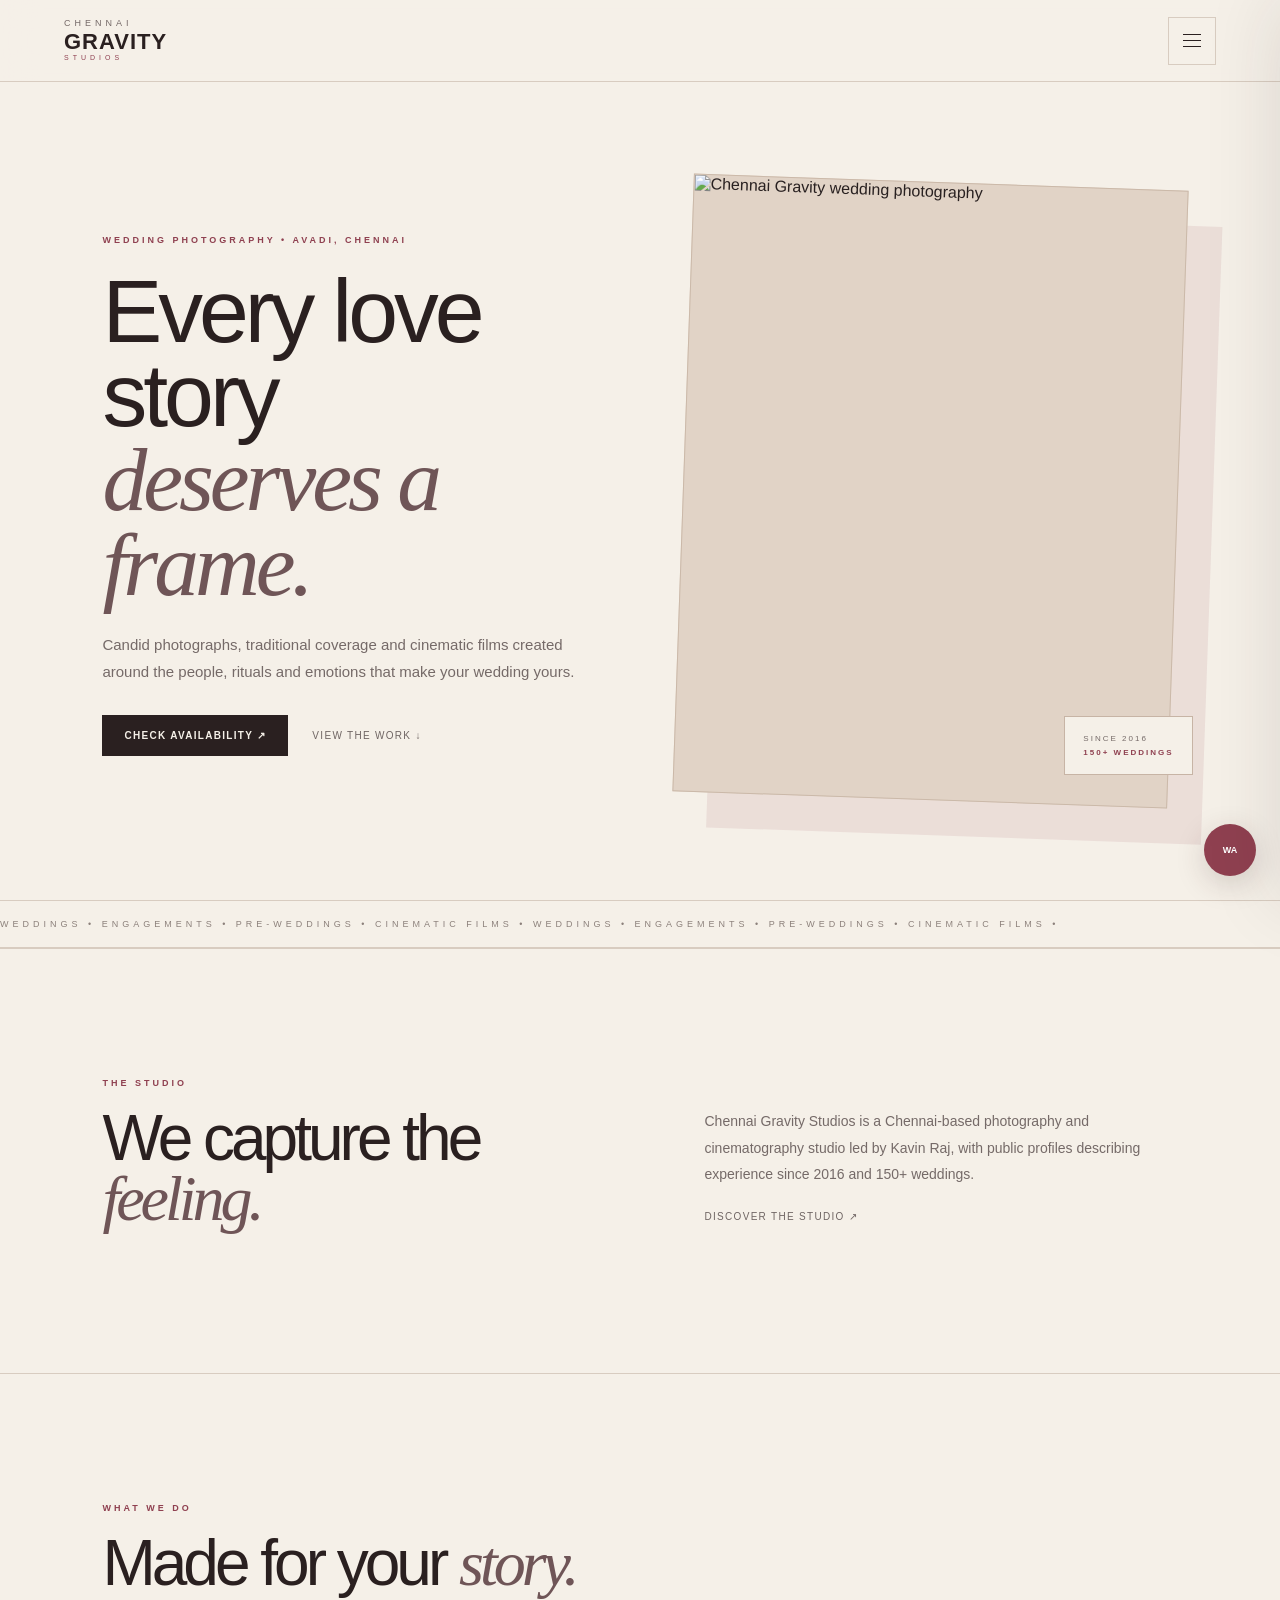
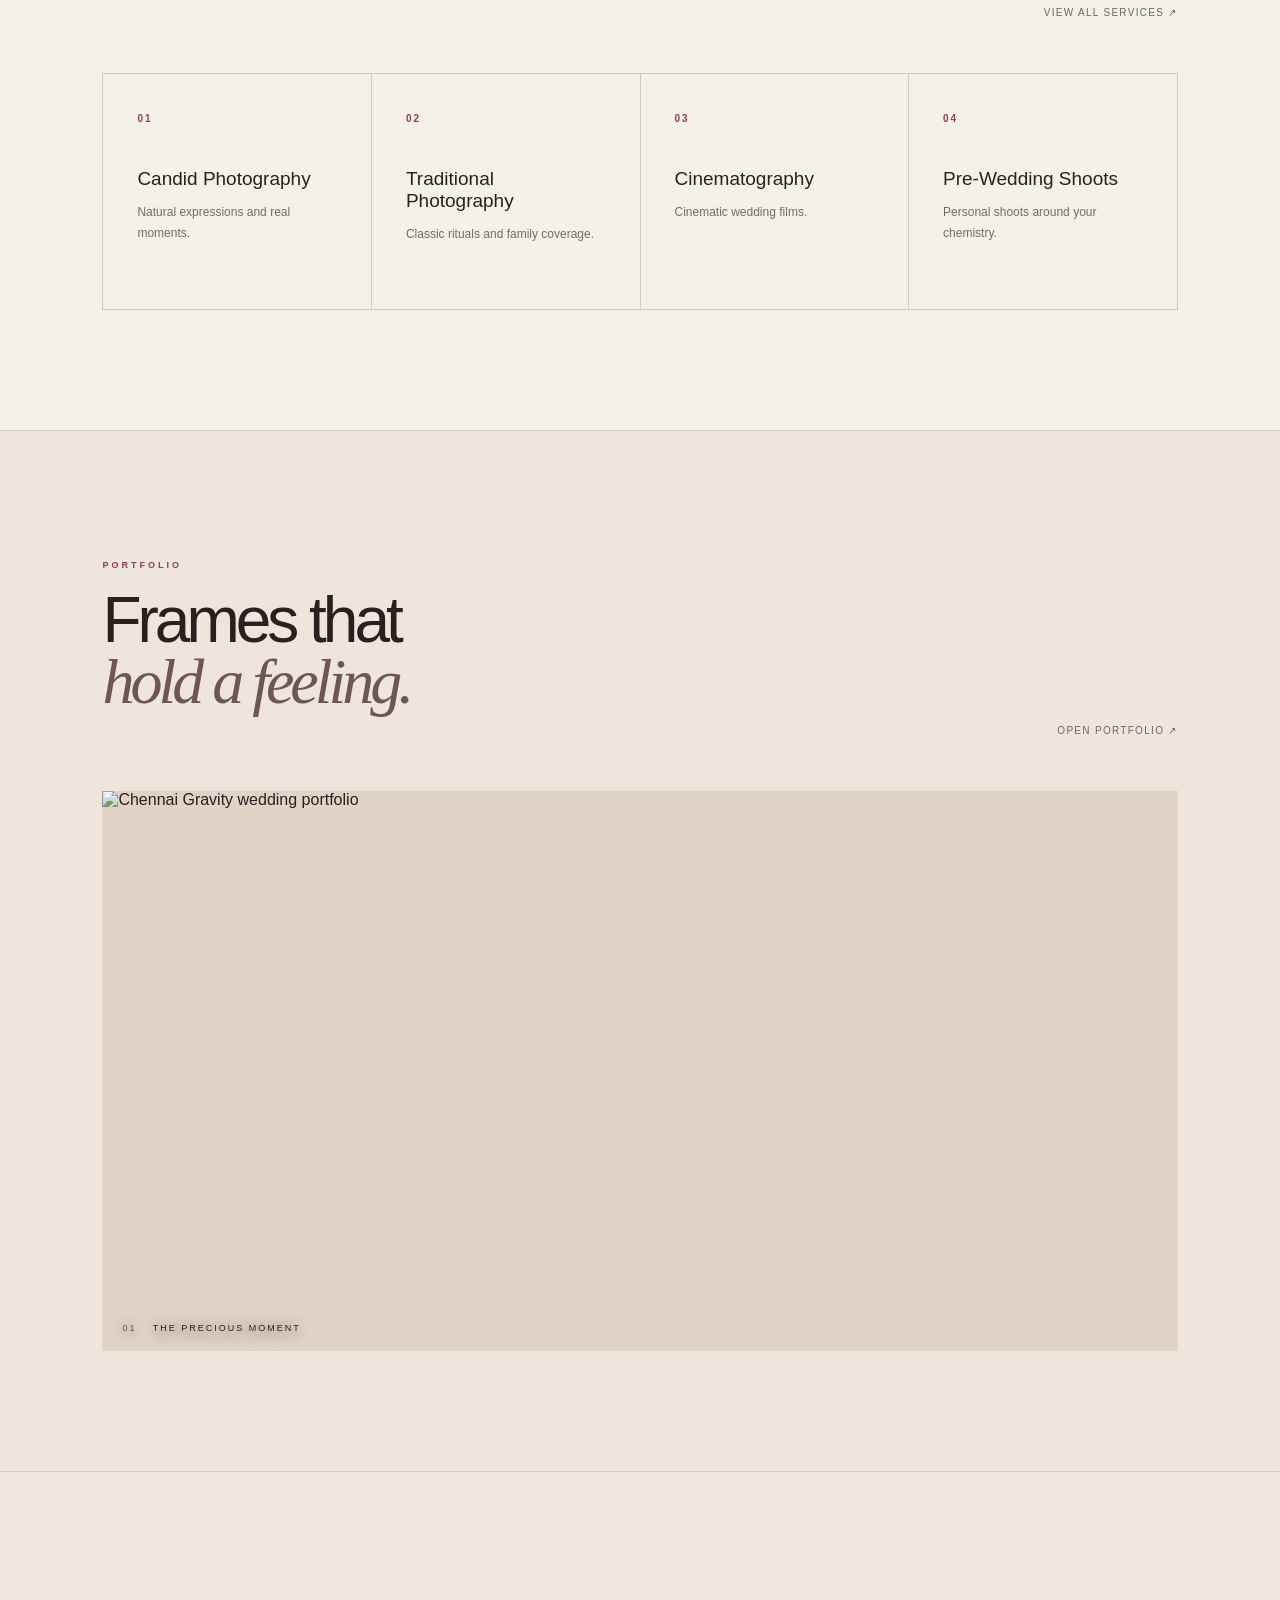
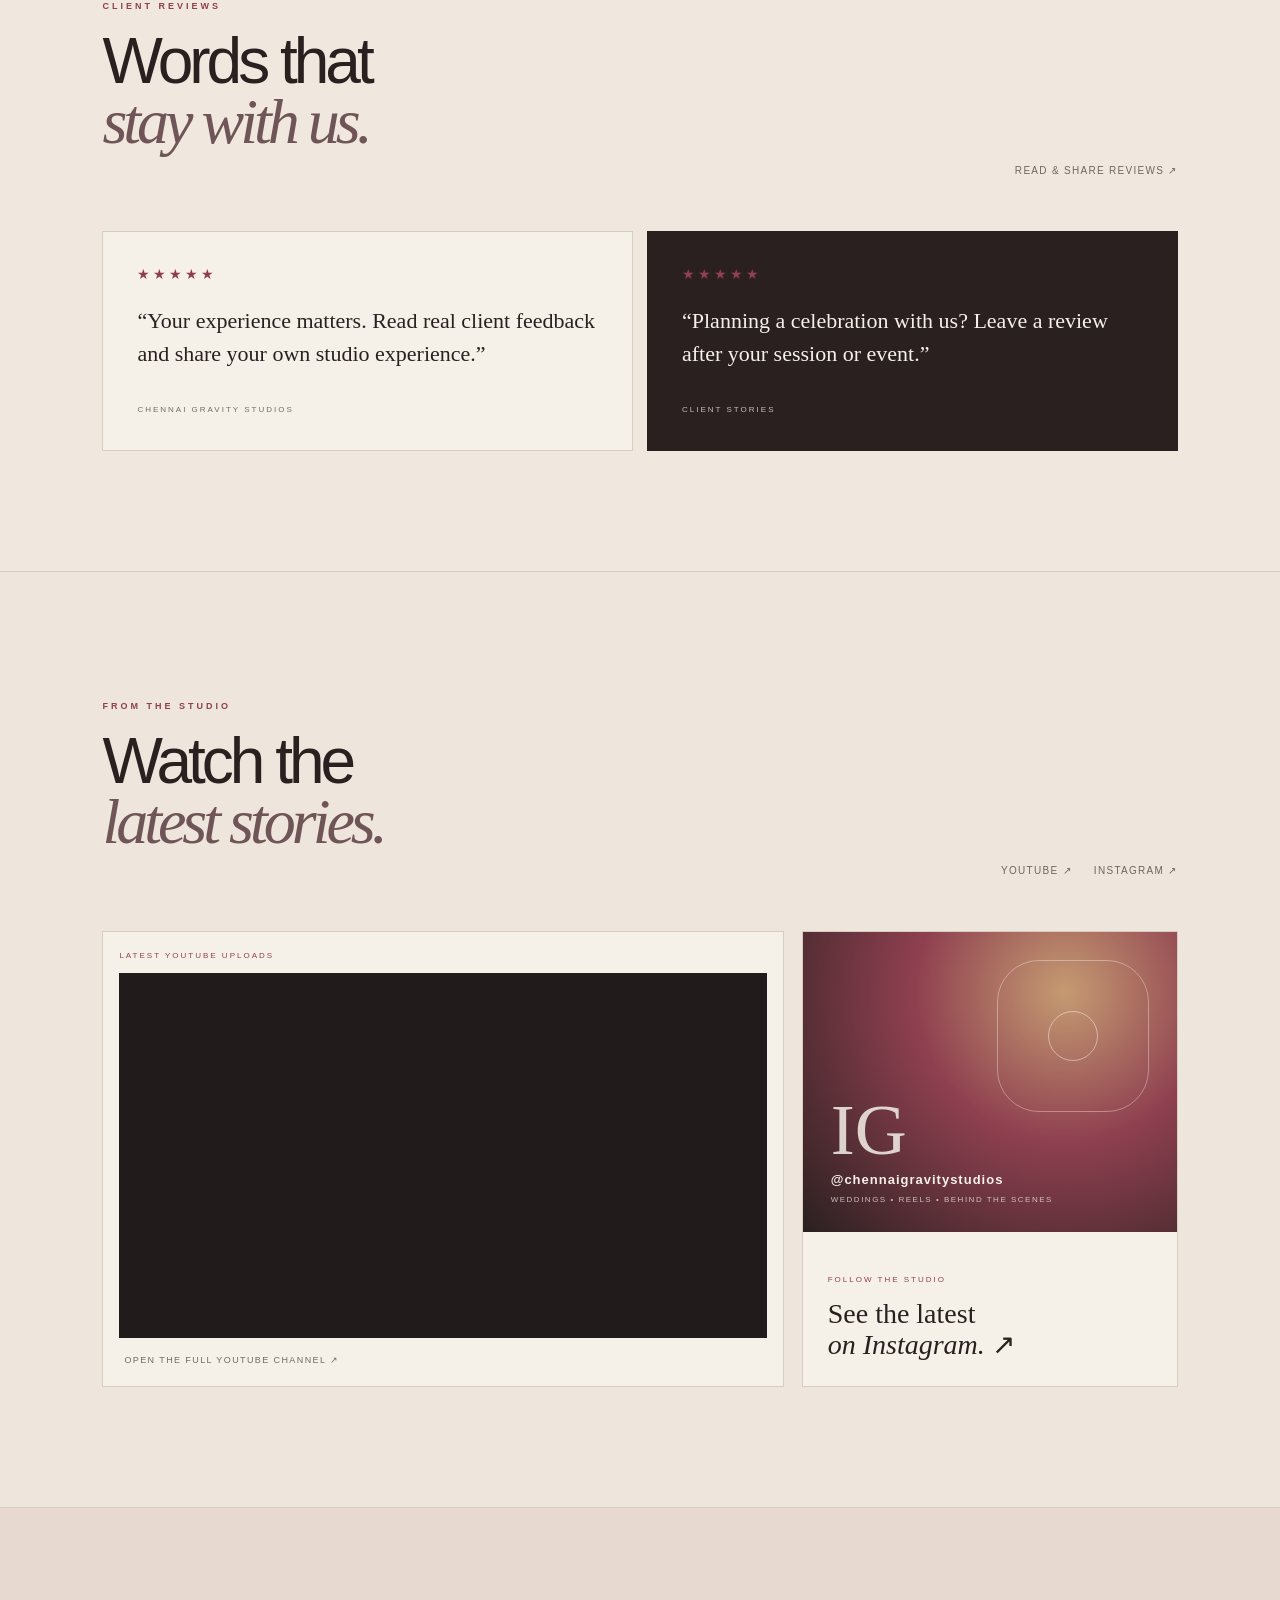
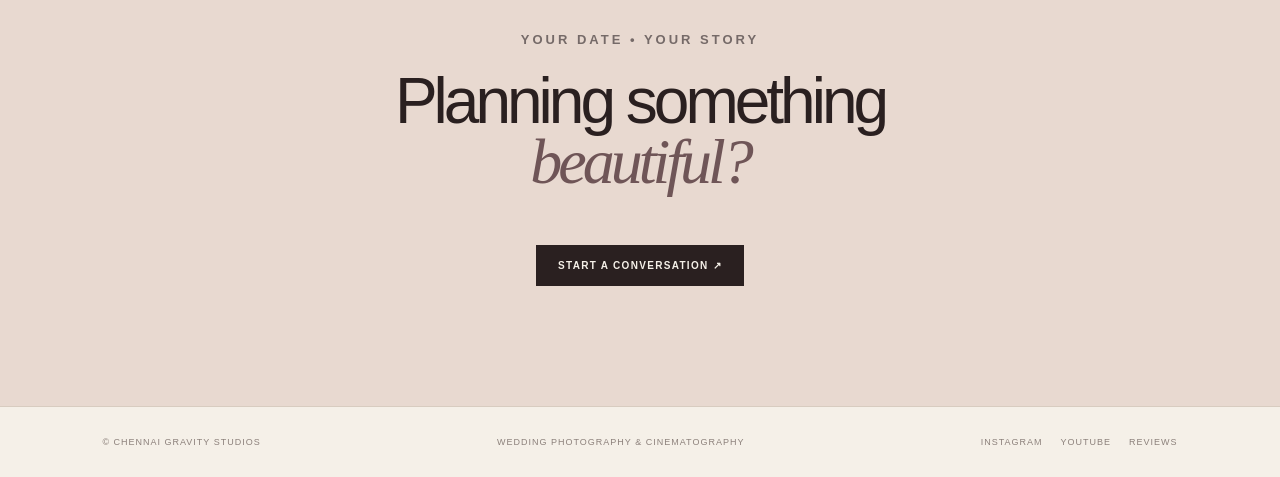
==== commit ffd7ae88: "Feature requested YouTube video first" ====
--- a/index.html
+++ b/index.html
@@ -1,5 +1,8 @@
-<!DOCTYPE html><html lang="en"><head><meta charset="UTF-8"><meta name="viewport" content="width=device-width,initial-scale=1.0"><meta name="description" content="Chennai Gravity Studios — wedding photography and cinematography in Chennai."><title>Chennai Gravity Studios | Wedding Stories</title><link rel="stylesheet" href="styles.css"></head><body><header><a class="brand" href="index.html"><span>CHENNAI</span><strong>GRAVITY</strong><small>STUDIOS</small></a><button class="menu-toggle" id="menuToggle" aria-label="Open menu" aria-expanded="false"><span></span><span></span><span></span></button><div class="side-menu" id="sideMenu"><div class="side-menu-top"><a class="brand" href="index.html"><span>CHENNAI</span><strong>GRAVITY</strong><small>STUDIOS</small></a><button class="menu-close" id="menuClose" aria-label="Close menu">×</button></div><nav class="side-nav"><a href="index.html">Home <span>01</span></a><a href="about.html">About <span>02</span></a><a href="services.html">Services <span>03</span></a><a href="portfolio.html">Portfolio <span>04</span></a><a href="reviews.html">Reviews <span>05</span></a><a href="contact.html">Contact <span>06</span></a></nav><div class="side-menu-bottom"><a href="https://www.instagram.com/chennaigravitystudios?stkn=cXQwcTYzNXhwazcz" target="_blank" rel="noopener">Instagram ↗</a><a href="https://youtube.com/@chennaigravity2805?si=CINxiaw2oVml3UkT" target="_blank" rel="noopener">YouTube ↗</a></div></div><div class="menu-overlay" id="menuOverlay"></div></header><main><section class="hero"><div class="hero-copy"><p class="eyebrow">WEDDING PHOTOGRAPHY • AVADI, CHENNAI</p><h1>Every love story<br><em>deserves a frame.</em></h1><p class="lead">Candid photographs, traditional coverage and cinematic films created around the people, rituals and emotions that make your wedding yours.</p><div class="actions"><a class="btn" href="contact.html">Check Availability ↗</a><a class="text-link" href="portfolio.html">View the work ↓</a></div></div><div class="hero-visual"><div class="hero-image"><img src="https://cdn0.weddingwire.in/vendor/7571/3_2/960/jpg/18838904-1548704508496748-2315429738239893706-n_15_187571.jpeg" alt="Chennai Gravity wedding photography"></div><div class="hero-stamp">SINCE 2016<br><b>150+ WEDDINGS</b></div></div></section><section class="marquee"><span>WEDDINGS • ENGAGEMENTS • PRE-WEDDINGS • CINEMATIC FILMS • WEDDINGS • ENGAGEMENTS • PRE-WEDDINGS • CINEMATIC FILMS • </span></section><section class="section split"><div><p class="eyebrow">THE STUDIO</p><h2>We capture the<br><em>feeling.</em></h2></div><div class="copy"><p>Chennai Gravity Studios is a Chennai-based photography and cinematography studio led by Kavin Raj, with public profiles describing experience since 2016 and 150+ weddings.</p><a class="text-link" href="about.html">Discover the studio ↗</a></div></section><section class="section"><div class="section-head"><div><p class="eyebrow">WHAT WE DO</p><h2>Made for your <em>story.</em></h2></div><a class="text-link" href="services.html">View all services ↗</a></div><div class="grid services"><article><b>01</b><h3>Candid Photography</h3><p>Natural expressions and real moments.</p></article><article><b>02</b><h3>Traditional Photography</h3><p>Classic rituals and family coverage.</p></article><article><b>03</b><h3>Cinematography</h3><p>Cinematic wedding films.</p></article><article><b>04</b><h3>Pre-Wedding Shoots</h3><p>Personal shoots around your chemistry.</p></article></div></section><section class="section portfolio"><div class="section-head"><div><p class="eyebrow">PORTFOLIO</p><h2>Frames that<br><em>hold a feeling.</em></h2></div><a class="text-link" href="portfolio.html">Open portfolio ↗</a></div><div class="gallery-grid"><figure class="wide"><img src="https://cdn0.weddingwire.in/vendor/7571/3_2/960/jpg/18838904-1548704508496748-2315429738239893706-n_15_187571.jpeg" alt="Chennai Gravity wedding portfolio"><figcaption><span>01</span> THE PRECIOUS MOMENT</figcaption></figure></div></section><section class="section reviews-preview"><div class="section-head"><div><p class="eyebrow">CLIENT REVIEWS</p><h2>Words that<br><em>stay with us.</em></h2></div><a class="text-link" href="reviews.html">Read & share reviews ↗</a></div><div class="review-preview-grid"><article class="review-card"><div class="stars">★★★★★</div><p>“Your experience matters. Read real client feedback and share your own studio experience.”</p><span>CHENNAI GRAVITY STUDIOS</span></article><article class="review-card review-card-dark"><div class="stars">★★★★★</div><p>“Planning a celebration with us? Leave a review after your session or event.”</p><span>CLIENT STORIES</span></article></div></section><section class="section media-showcase"><div class="section-head"><div><p class="eyebrow">FROM THE STUDIO</p><h2>Watch the<br><em>latest stories.</em></h2></div><div class="media-links"><a class="text-link" href="https://youtube.com/@chennaigravity2805?si=CINxiaw2oVml3UkT" target="_blank" rel="noopener">YouTube ↗</a><a class="text-link" href="https://www.instagram.com/chennaigravitystudios?stkn=cXQwcTYzNXhwazcz" target="_blank" rel="noopener">Instagram ↗</a></div></div><div class="media-grid"><div class="youtube-card"><div class="media-label">LATEST YOUTUBE UPLOADS</div><div class="video-frame"><iframe src="https://www.youtube.com/embed?listType=user_uploads&list=chennaigravity2805" title="Chennai Gravity Studios latest YouTube videos" loading="lazy" allow="accelerometer; autoplay; clipboard-write; encrypted-media; gyroscope; picture-in-picture; web-share" allowfullscreen></iframe></div><a class="media-caption" href="https://youtube.com/@chennaigravity2805?si=CINxiaw2oVml3UkT" target="_blank" rel="noopener">Open the full YouTube channel ↗</a></div><a class="instagram-card" href="https://www.instagram.com/chennaigravitystudios?stkn=cXQwcTYzNXhwazcz" target="_blank" rel="noopener"><div class="instagram-art"><span>IG</span><div><strong>@chennaigravitystudios</strong><small>WEDDINGS • REELS • BEHIND THE SCENES</small></div></div><div class="instagram-copy"><span>FOLLOW THE STUDIO</span><b>See the latest<br><em>on Instagram.</em> ↗</b></div></a></div></section><section class="section availability"><div><p class="eyebrow">YOUR DATE • YOUR STORY</p><h2>Planning something<br><em>beautiful?</em></h2><a class="btn" href="contact.html">Start a conversation ↗</a></div></section></main><footer><span>© Chennai Gravity Studios</span><span>Wedding Photography & Cinematography</span><div class="footer-social"><a href="https://www.instagram.com/chennaigravitystudios?stkn=cXQwcTYzNXhwazcz" target="_blank" rel="noopener">Instagram</a><a href="https://youtube.com/@chennaigravity2805?si=CINxiaw2oVml3UkT" target="_blank" rel="noopener">YouTube</a><a href="reviews.html">Reviews</a></div></footer><a class="float" href="https://wa.me/919710421400" target="_blank" aria-label="WhatsApp">WA</a><script>
+<!DOCTYPE html><html lang="en"><head><meta charset="UTF-8"><meta name="viewport" content="width=device-width,initial-scale=1.0"><meta name="description" content="Chennai Gravity Studios — wedding photography and cinematography in Chennai."><title>Chennai Gravity Studios | Wedding Stories</title><link rel="stylesheet" href="styles.css"></head><body><header><a class="brand" href="index.html"><span>CHENNAI</span><strong>GRAVITY</strong><small>STUDIOS</small></a><button class="menu-toggle" id="menuToggle" aria-label="Open menu" aria-expanded="false"><span></span><span></span><span></span></button><div class="side-menu" id="sideMenu"><div class="side-menu-top"><a class="brand" href="index.html"><span>CHENNAI</span><strong>GRAVITY</strong><small>STUDIOS</small></a><button class="menu-close" id="menuClose" aria-label="Close menu">×</button></div><nav class="side-nav"><a href="index.html">Home <span>01</span></a><a href="about.html">About <span>02</span></a><a href="services.html">Services <span>03</span></a><a href="portfolio.html">Portfolio <span>04</span></a><a href="reviews.html">Reviews <span>05</span></a><a href="contact.html">Contact <span>06</span></a></nav><div class="side-menu-bottom"><a href="https://www.instagram.com/chennaigravitystudios?stkn=cXQwcTYzNXhwazcz" target="_blank" rel="noopener">Instagram ↗</a><a href="https://youtube.com/@chennaigravity2805?si=CINxiaw2oVml3UkT" target="_blank" rel="noopener">YouTube ↗</a></div></div><div class="menu-overlay" id="menuOverlay"></div></header><main><section class="hero"><div class="hero-copy"><p class="eyebrow">WEDDING PHOTOGRAPHY • AVADI, CHENNAI</p><h1>Every love story<br><em>deserves a frame.</em></h1><p class="lead">Candid photographs, traditional coverage and cinematic films created around the people, rituals and emotions that make your wedding yours.</p><div class="actions"><a class="btn" href="contact.html">Check Availability ↗</a><a class="text-link" href="portfolio.html">View the work ↓</a></div></div><div class="hero-visual"><div class="hero-image"><img src="https://cdn0.weddingwire.in/vendor/7571/3_2/960/jpg/18838904-1548704508496748-2315429738239893706-n_15_187571.jpeg" alt="Chennai Gravity wedding photography"></div><div class="hero-stamp">SINCE 2016<br><b>150+ WEDDINGS</b></div></div></section><section class="marquee"><span>WEDDINGS • ENGAGEMENTS • PRE-WEDDINGS • CINEMATIC FILMS • WEDDINGS • ENGAGEMENTS • PRE-WEDDINGS • CINEMATIC FILMS • </span></section><section class="section split"><div><p class="eyebrow">THE STUDIO</p><h2>We capture the<br><em>feeling.</em></h2></div><div class="copy"><p>Chennai Gravity Studios is a Chennai-based photography and cinematography studio led by Kavin Raj, with public profiles describing experience since 2016 and 150+ weddings.</p><a class="text-link" href="about.html">Discover the studio ↗</a></div></section><section class="section"><div class="section-head"><div><p class="eyebrow">WHAT WE DO</p><h2>Made for your <em>story.</em></h2></div><a class="text-link" href="services.html">View all services ↗</a></div><div class="grid services"><article><b>01</b><h3>Candid Photography</h3><p>Natural expressions and real moments.</p></article><article><b>02</b><h3>Traditional Photography</h3><p>Classic rituals and family coverage.</p></article><article><b>03</b><h3>Cinematography</h3><p>Cinematic wedding films.</p></article><article><b>04</b><h3>Pre-Wedding Shoots</h3><p>Personal shoots around your chemistry.</p></article></div></section><section class="section portfolio"><div class="section-head"><div><p class="eyebrow">PORTFOLIO</p><h2>Frames that<br><em>hold a feeling.</em></h2></div><a class="text-link" href="portfolio.html">Open portfolio ↗</a></div><div class="gallery-grid"><figure class="wide"><img src="https://cdn0.weddingwire.in/vendor/7571/3_2/960/jpg/18838904-1548704508496748-2315429738239893706-n_15_187571.jpeg" alt="Chennai Gravity wedding portfolio"><figcaption><span>01</span> THE PRECIOUS MOMENT</figcaption></figure></div></section><section class="section reviews-preview"><div class="section-head"><div><p class="eyebrow">CLIENT REVIEWS</p><h2>Words that<br><em>stay with us.</em></h2></div><a class="text-link" href="reviews.html">Read & share reviews ↗</a></div><div class="review-preview-grid"><article class="review-card"><div class="stars">★★★★★</div><p>“Your experience matters. Read real client feedback and share your own studio experience.”</p><span>CHENNAI GRAVITY STUDIOS</span></article><article class="review-card review-card-dark"><div class="stars">★★★★★</div><p>“Planning a celebration with us? Leave a review after your session or event.”</p><span>CLIENT STORIES</span></article></div></section><section class="section media-showcase"><div class="section-head"><div><p class="eyebrow">FROM THE STUDIO</p><h2>Watch the<br><em>latest stories.</em></h2></div><div class="media-links"><a class="text-link" href="https://youtube.com/@chennaigravity2805?si=CINxiaw2oVml3UkT" target="_blank" rel="noopener">YouTube ↗</a><a class="text-link" href="https://www.instagram.com/chennaigravitystudios?stkn=cXQwcTYzNXhwazcz" target="_blank" rel="noopener">Instagram ↗</a></div></div><div class="media-grid"><div class="youtube-card"><div class="media-label">LATEST YOUTUBE UPLOADS</div><div class="video-frame"><iframe src="https://www.youtube.com/embed/xiaNI-hT_XU" title="Chennai Gravity Studios featured YouTube video" loading="lazy" allow="accelerometer; autoplay; clipboard-write; encrypted-media; gyroscope; picture-in-picture; web-share" allowfullscreen></iframe></div><a class="media-caption" href="https://youtube.com/@chennaigravity2805?si=CINxiaw2oVml3UkT" target="_blank" rel="noopener">Open the full YouTube channel ↗</a></div><a class="instagram-card" href="https://www.instagram.com/chennaigravitystudios?stkn=cXQwcTYzNXhwazcz" target="_blank" rel="noopener"><div class="instagram-art"><span>IG</span><div><strong>@chennaigravitystudios</strong><small>WEDDINGS • REELS • BEHIND THE SCENES</small></div></div><div class="instagram-copy"><span>FOLLOW THE STUDIO</span><b>See the latest<br><em>on Instagram.</em> ↗</b></div></a></div></section><section class="section availability"><div><p class="eyebrow">YOUR DATE • YOUR STORY</p><h2>Planning something<br><em>beautiful?</em></h2><a class="btn" href="contact.html">Start a conversation ↗</a></div></section></main><footer><span>© Chennai Gravity Studios</span><span>Wedding Photography & Cinematography</span><div class="footer-social"><a href="https://www.instagram.com/chennaigravitystudios?stkn=cXQwcTYzNXhwazcz" target="_blank" rel="noopener">Instagram</a><a href="https://youtube.com/@chennaigravity2805?si=CINxiaw2oVml3UkT" target="_blank" rel="noopener">YouTube</a><a href="reviews.html">Reviews</a></div></footer><a class="float" href="https://wa.me/919710421400" target="_blank" aria-label="WhatsApp">WA</a><script>
 const menuToggle=document.getElementById('menuToggle'),sideMenu=document.getElementById('sideMenu'),menuOverlay=document.getElementById('menuOverlay'),menuClose=document.getElementById('menuClose');
 function setMenu(open){sideMenu.classList.toggle('open',open);menuOverlay.classList.toggle('show',open);menuToggle.classList.toggle('active',open);menuToggle.setAttribute('aria-expanded',open);document.body.classList.toggle('menu-open',open)}
 menuToggle.addEventListener('click',()=>setMenu(true));menuClose.addEventListener('click',()=>setMenu(false));menuOverlay.addEventListener('click',()=>setMenu(false));document.querySelectorAll('.side-nav a').forEach(a=>a.addEventListener('click',()=>setMenu(false)));document.addEventListener('keydown',e=>{if(e.key==='Escape')setMenu(false)});
+const featuredVideo=document.querySelector('.video-frame iframe');
+const featuredVideoId='xiaNI-hT_XU';
+if(featuredVideo){featuredVideo.src='https://www.youtube.com/embed/'+featuredVideoId+'?rel=0&modestbranding=1';}
 </script></body></html>
--- a/styles.css
+++ b/styles.css
@@ -33,3 +33,5 @@
 .side-menu-top{padding-bottom:26px}
 .menu-toggle{width:44px;height:44px}
 }
+
+.media-showcase{background:#eee5dc}.media-links{display:flex;gap:22px}.media-grid{display:grid;grid-template-columns:1.45fr .8fr;gap:18px}.youtube-card,.instagram-card{border:1px solid var(--line);background:var(--bg)}.youtube-card{padding:16px}.media-label{font-size:8px;letter-spacing:2px;color:var(--accent);margin:3px 0 13px}.video-frame{position:relative;aspect-ratio:16/9;background:#211b1b;overflow:hidden}.video-frame iframe{position:absolute;inset:0;width:100%;height:100%;border:0}.media-caption{display:block;font-size:9px;text-transform:uppercase;letter-spacing:1.4px;color:var(--muted);padding:17px 5px 5px}.instagram-card{display:flex;flex-direction:column;justify-content:space-between;min-height:100%;overflow:hidden}.instagram-art{min-height:300px;background:radial-gradient(circle at 70% 20%,#c59b72 0,#8f4050 42%,#2a2020 100%);color:#f5f0e8;display:flex;flex-direction:column;justify-content:flex-end;padding:28px;position:relative}.instagram-art:before{content:"";position:absolute;width:150px;height:150px;border:1px solid rgba(255,255,255,.35);border-radius:42px;right:28px;top:28px}.instagram-art:after{content:"";position:absolute;width:48px;height:48px;border:1px solid rgba(255,255,255,.45);border-radius:50%;right:79px;top:79px}.instagram-art>span{font-size:72px;font-family:var(--serif);opacity:.85}.instagram-art div{display:flex;flex-direction:column;gap:8px;position:relative;z-index:2}.instagram-art strong{font-size:13px;letter-spacing:1px}.instagram-art small{font-size:8px;letter-spacing:1.5px;opacity:.75}.instagram-copy{padding:25px}.instagram-copy>span{font-size:8px;letter-spacing:2px;color:var(--accent)}.instagram-copy b{display:block;font-family:var(--serif);font-size:28px;line-height:1.1;font-weight:400;margin-top:13px}.instagram-card:hover .instagram-art{filter:saturate(1.15)}@media(max-width:800px){.media-grid{grid-template-columns:1fr}.instagram-art{min-height:250px}}@media(max-width:560px){.media-links{margin-top:20px;flex-wrap:wrap}.video-frame{aspect-ratio:9/7}}
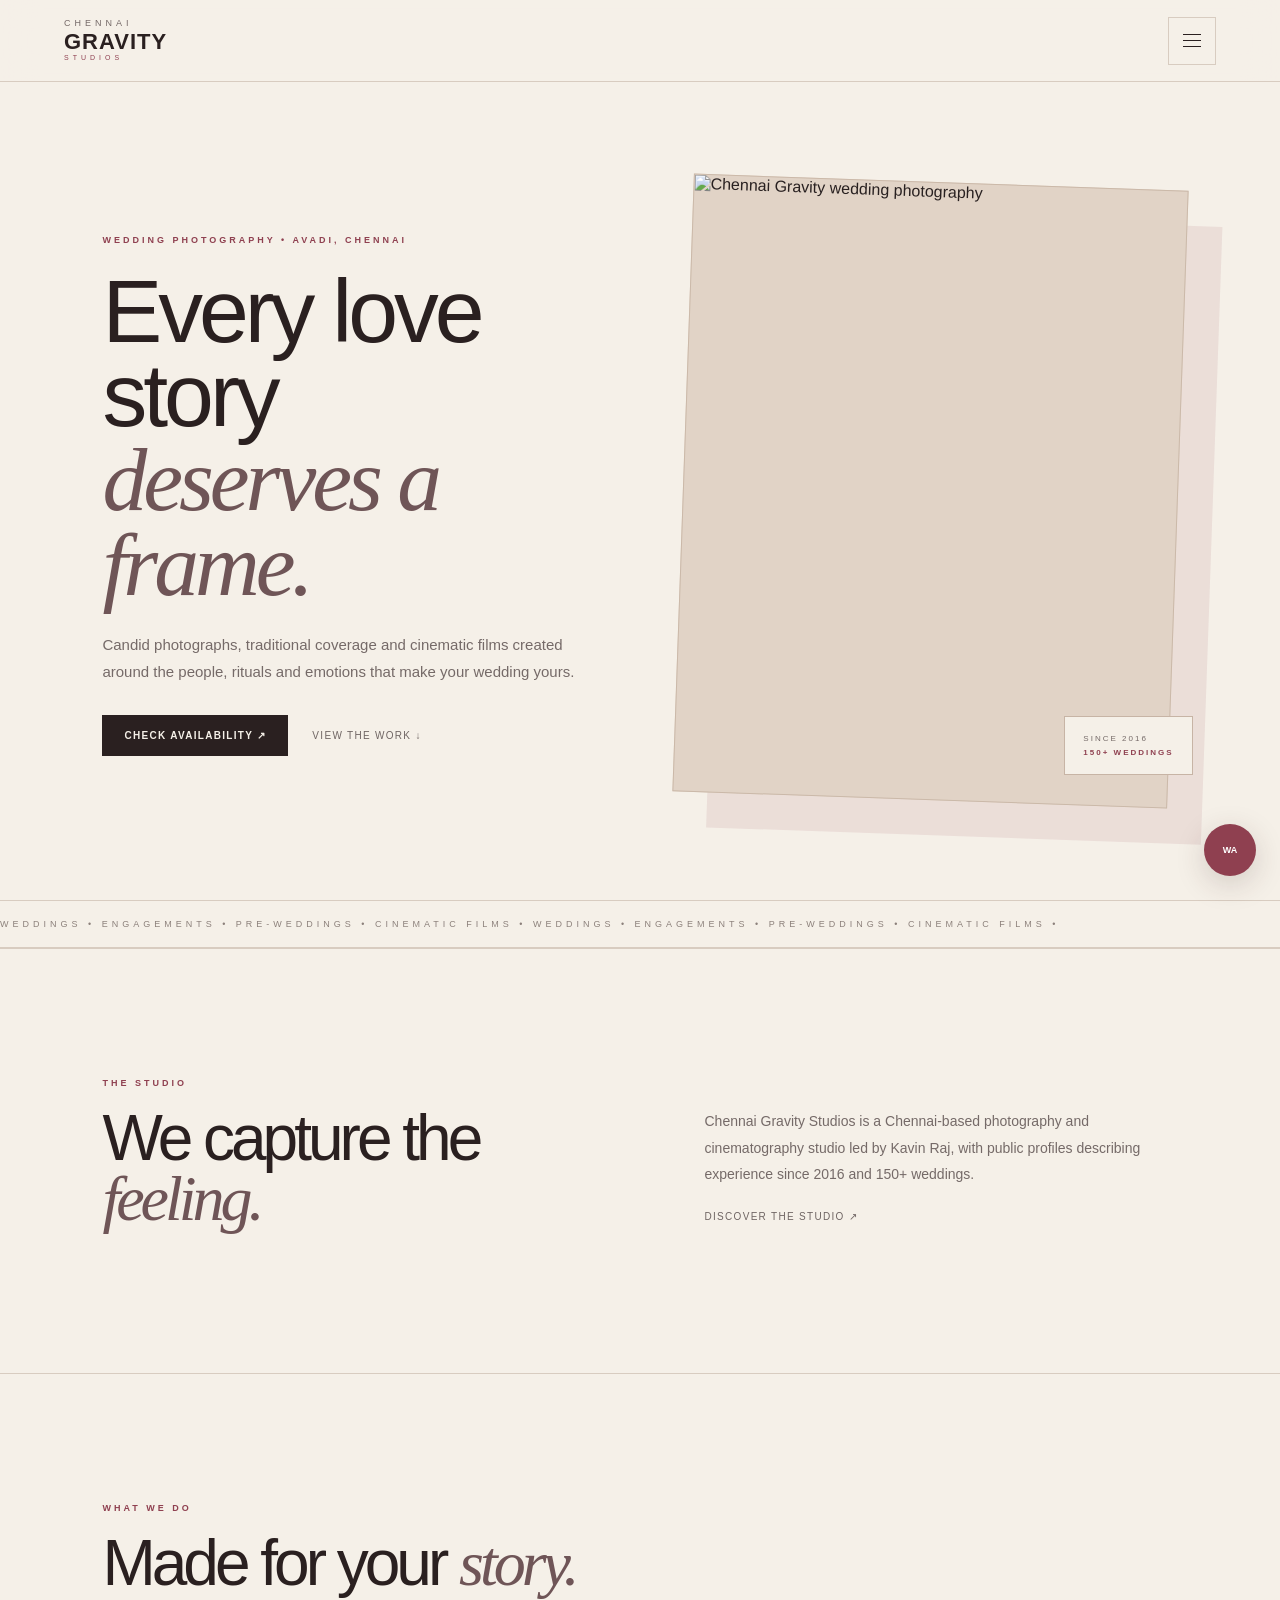
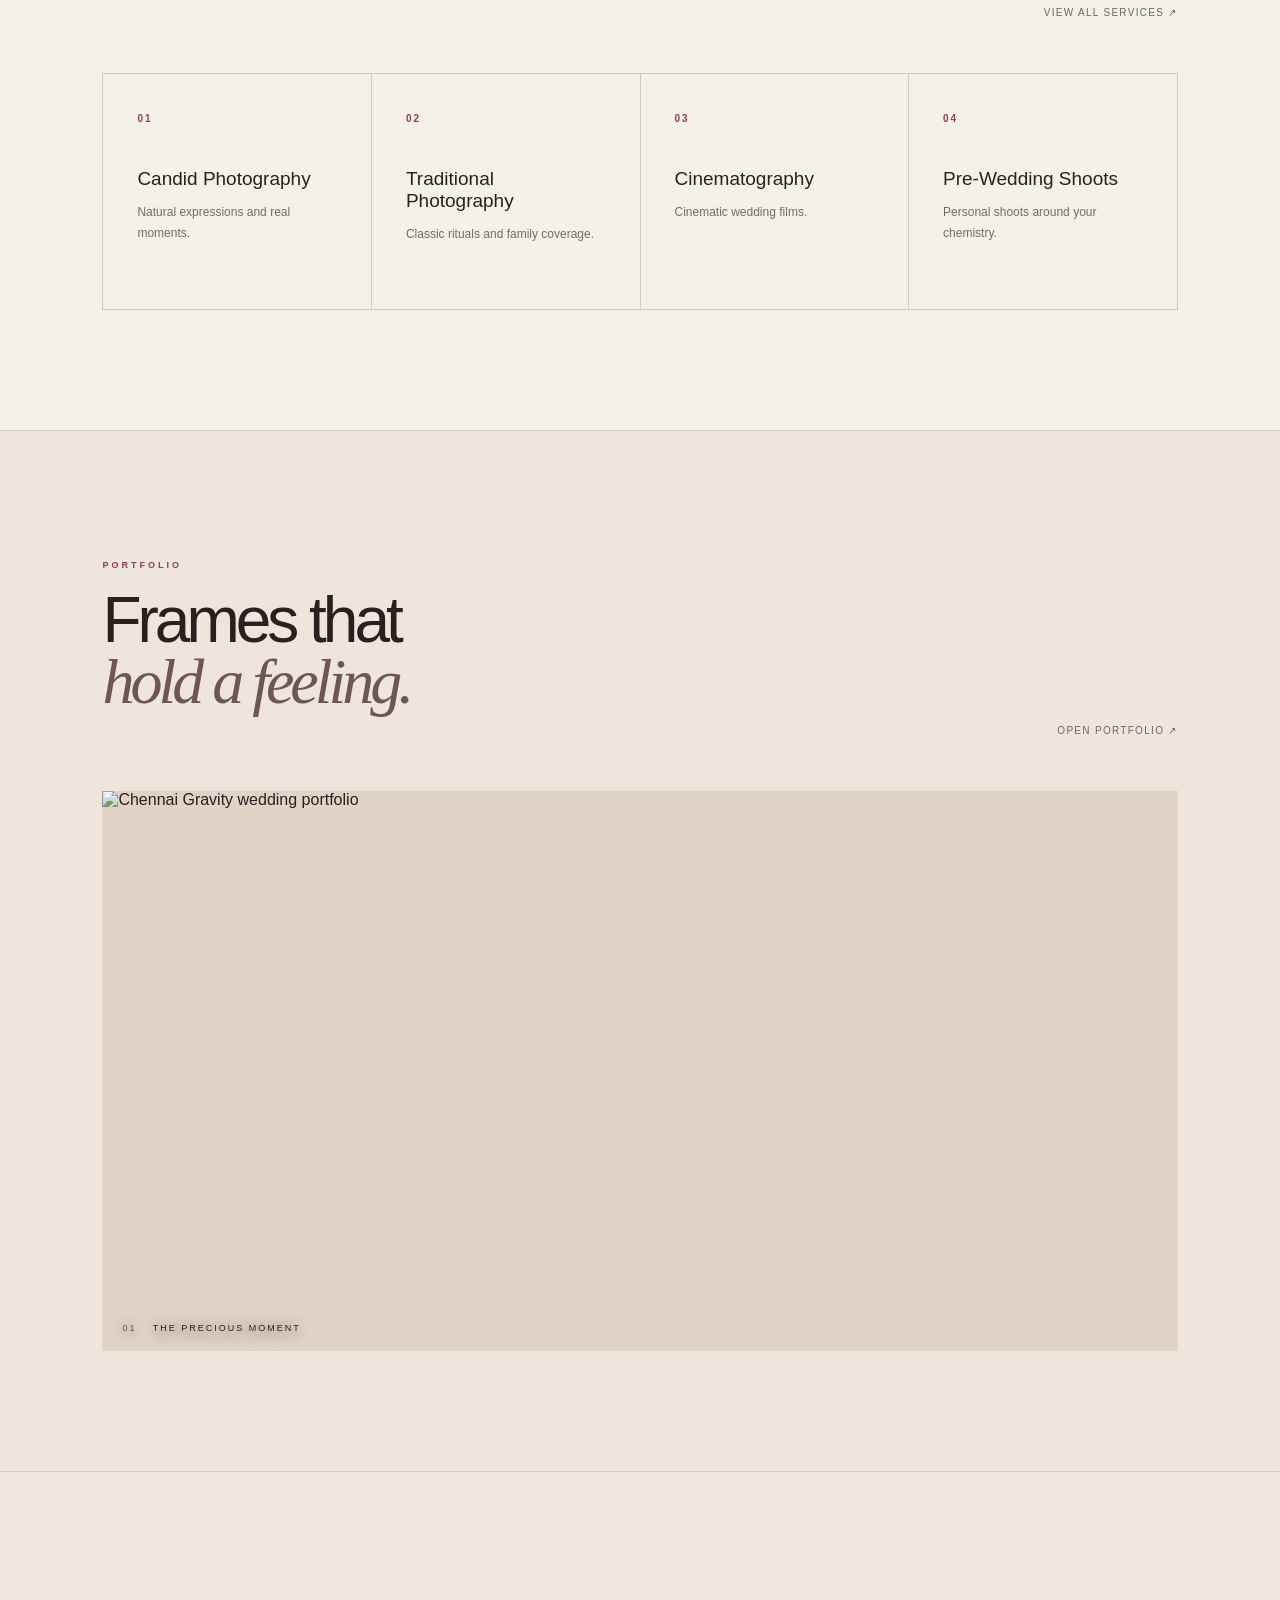
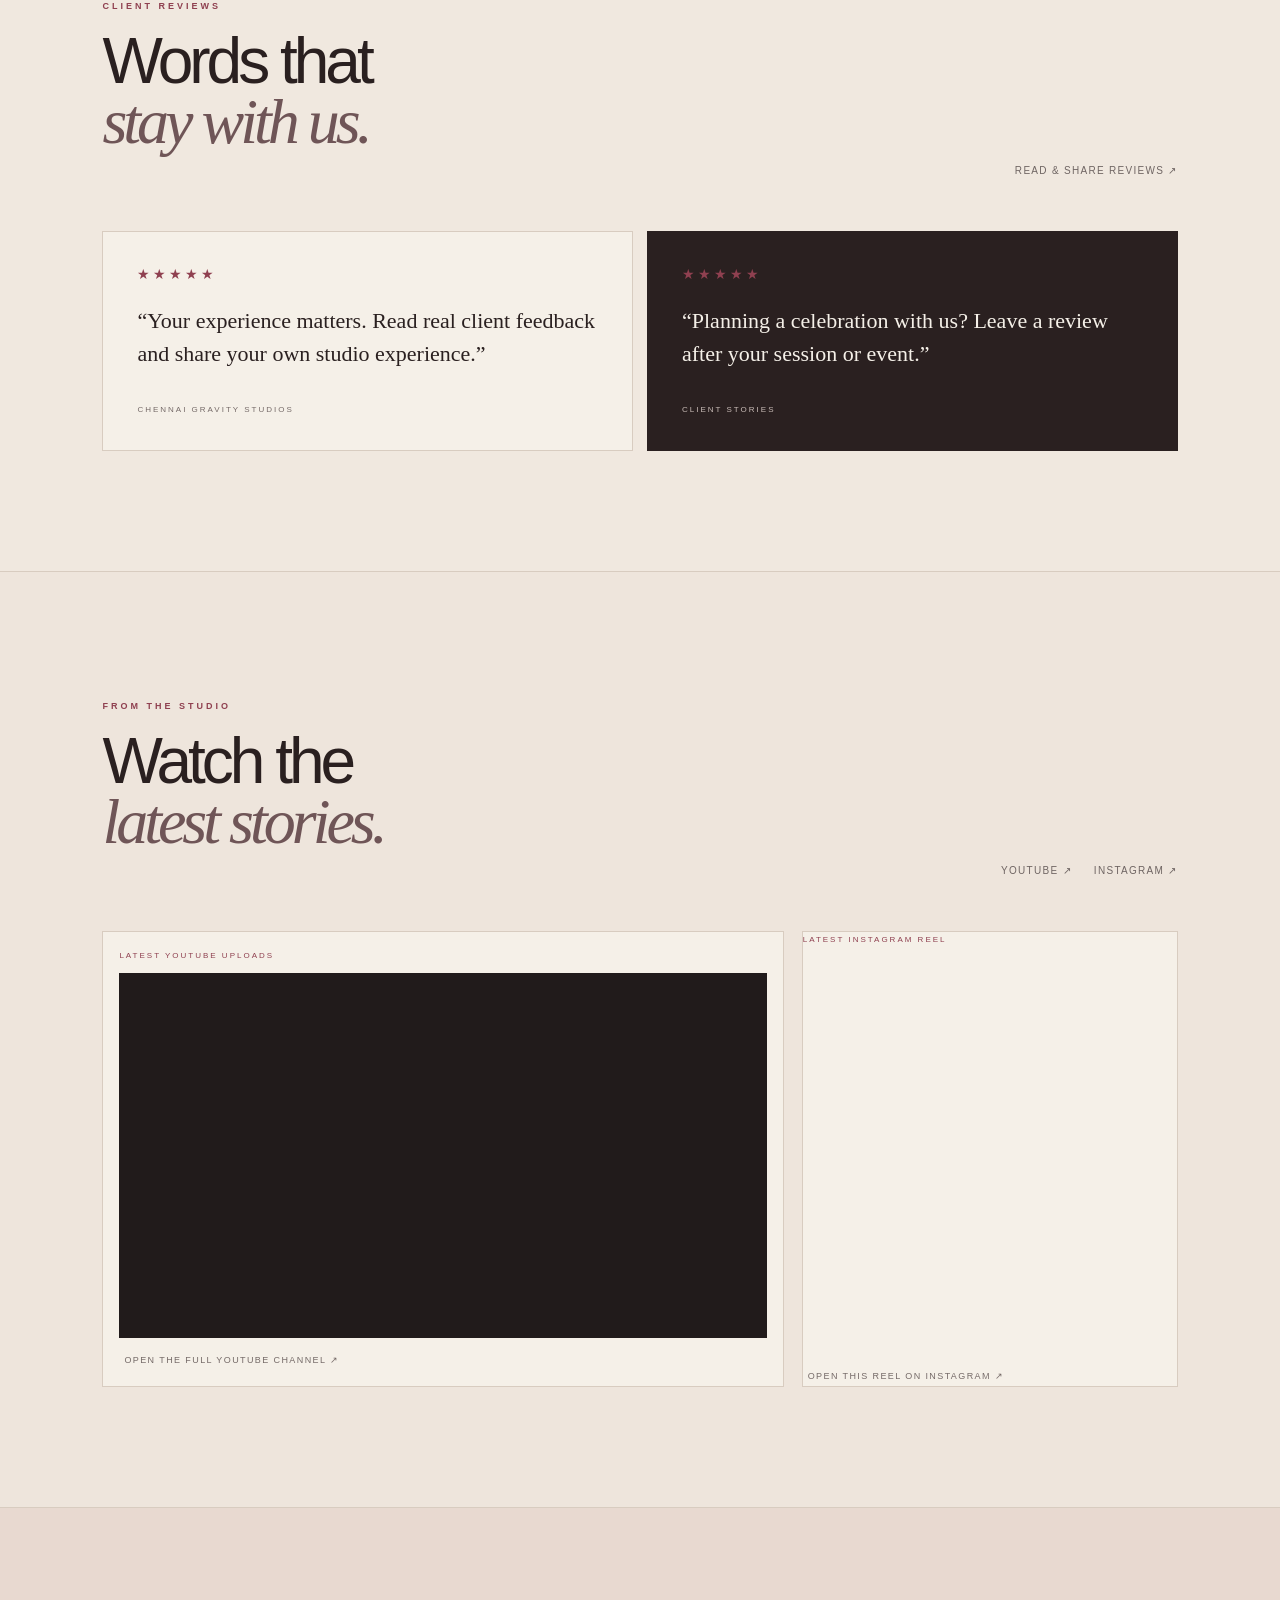
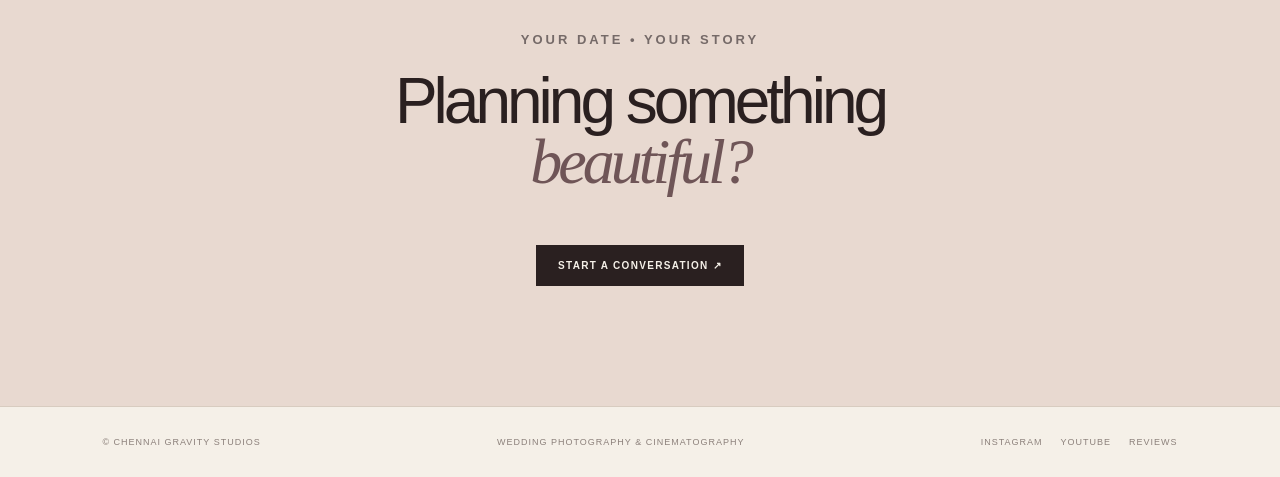
==== commit 3868fc54: "Add requested Instagram Reel showcase" ====
--- a/index.html
+++ b/index.html
@@ -1,8 +1,22 @@
-<!DOCTYPE html><html lang="en"><head><meta charset="UTF-8"><meta name="viewport" content="width=device-width,initial-scale=1.0"><meta name="description" content="Chennai Gravity Studios — wedding photography and cinematography in Chennai."><title>Chennai Gravity Studios | Wedding Stories</title><link rel="stylesheet" href="styles.css"></head><body><header><a class="brand" href="index.html"><span>CHENNAI</span><strong>GRAVITY</strong><small>STUDIOS</small></a><button class="menu-toggle" id="menuToggle" aria-label="Open menu" aria-expanded="false"><span></span><span></span><span></span></button><div class="side-menu" id="sideMenu"><div class="side-menu-top"><a class="brand" href="index.html"><span>CHENNAI</span><strong>GRAVITY</strong><small>STUDIOS</small></a><button class="menu-close" id="menuClose" aria-label="Close menu">×</button></div><nav class="side-nav"><a href="index.html">Home <span>01</span></a><a href="about.html">About <span>02</span></a><a href="services.html">Services <span>03</span></a><a href="portfolio.html">Portfolio <span>04</span></a><a href="reviews.html">Reviews <span>05</span></a><a href="contact.html">Contact <span>06</span></a></nav><div class="side-menu-bottom"><a href="https://www.instagram.com/chennaigravitystudios?stkn=cXQwcTYzNXhwazcz" target="_blank" rel="noopener">Instagram ↗</a><a href="https://youtube.com/@chennaigravity2805?si=CINxiaw2oVml3UkT" target="_blank" rel="noopener">YouTube ↗</a></div></div><div class="menu-overlay" id="menuOverlay"></div></header><main><section class="hero"><div class="hero-copy"><p class="eyebrow">WEDDING PHOTOGRAPHY • AVADI, CHENNAI</p><h1>Every love story<br><em>deserves a frame.</em></h1><p class="lead">Candid photographs, traditional coverage and cinematic films created around the people, rituals and emotions that make your wedding yours.</p><div class="actions"><a class="btn" href="contact.html">Check Availability ↗</a><a class="text-link" href="portfolio.html">View the work ↓</a></div></div><div class="hero-visual"><div class="hero-image"><img src="https://cdn0.weddingwire.in/vendor/7571/3_2/960/jpg/18838904-1548704508496748-2315429738239893706-n_15_187571.jpeg" alt="Chennai Gravity wedding photography"></div><div class="hero-stamp">SINCE 2016<br><b>150+ WEDDINGS</b></div></div></section><section class="marquee"><span>WEDDINGS • ENGAGEMENTS • PRE-WEDDINGS • CINEMATIC FILMS • WEDDINGS • ENGAGEMENTS • PRE-WEDDINGS • CINEMATIC FILMS • </span></section><section class="section split"><div><p class="eyebrow">THE STUDIO</p><h2>We capture the<br><em>feeling.</em></h2></div><div class="copy"><p>Chennai Gravity Studios is a Chennai-based photography and cinematography studio led by Kavin Raj, with public profiles describing experience since 2016 and 150+ weddings.</p><a class="text-link" href="about.html">Discover the studio ↗</a></div></section><section class="section"><div class="section-head"><div><p class="eyebrow">WHAT WE DO</p><h2>Made for your <em>story.</em></h2></div><a class="text-link" href="services.html">View all services ↗</a></div><div class="grid services"><article><b>01</b><h3>Candid Photography</h3><p>Natural expressions and real moments.</p></article><article><b>02</b><h3>Traditional Photography</h3><p>Classic rituals and family coverage.</p></article><article><b>03</b><h3>Cinematography</h3><p>Cinematic wedding films.</p></article><article><b>04</b><h3>Pre-Wedding Shoots</h3><p>Personal shoots around your chemistry.</p></article></div></section><section class="section portfolio"><div class="section-head"><div><p class="eyebrow">PORTFOLIO</p><h2>Frames that<br><em>hold a feeling.</em></h2></div><a class="text-link" href="portfolio.html">Open portfolio ↗</a></div><div class="gallery-grid"><figure class="wide"><img src="https://cdn0.weddingwire.in/vendor/7571/3_2/960/jpg/18838904-1548704508496748-2315429738239893706-n_15_187571.jpeg" alt="Chennai Gravity wedding portfolio"><figcaption><span>01</span> THE PRECIOUS MOMENT</figcaption></figure></div></section><section class="section reviews-preview"><div class="section-head"><div><p class="eyebrow">CLIENT REVIEWS</p><h2>Words that<br><em>stay with us.</em></h2></div><a class="text-link" href="reviews.html">Read & share reviews ↗</a></div><div class="review-preview-grid"><article class="review-card"><div class="stars">★★★★★</div><p>“Your experience matters. Read real client feedback and share your own studio experience.”</p><span>CHENNAI GRAVITY STUDIOS</span></article><article class="review-card review-card-dark"><div class="stars">★★★★★</div><p>“Planning a celebration with us? Leave a review after your session or event.”</p><span>CLIENT STORIES</span></article></div></section><section class="section media-showcase"><div class="section-head"><div><p class="eyebrow">FROM THE STUDIO</p><h2>Watch the<br><em>latest stories.</em></h2></div><div class="media-links"><a class="text-link" href="https://youtube.com/@chennaigravity2805?si=CINxiaw2oVml3UkT" target="_blank" rel="noopener">YouTube ↗</a><a class="text-link" href="https://www.instagram.com/chennaigravitystudios?stkn=cXQwcTYzNXhwazcz" target="_blank" rel="noopener">Instagram ↗</a></div></div><div class="media-grid"><div class="youtube-card"><div class="media-label">LATEST YOUTUBE UPLOADS</div><div class="video-frame"><iframe src="https://www.youtube.com/embed/xiaNI-hT_XU" title="Chennai Gravity Studios featured YouTube video" loading="lazy" allow="accelerometer; autoplay; clipboard-write; encrypted-media; gyroscope; picture-in-picture; web-share" allowfullscreen></iframe></div><a class="media-caption" href="https://youtube.com/@chennaigravity2805?si=CINxiaw2oVml3UkT" target="_blank" rel="noopener">Open the full YouTube channel ↗</a></div><a class="instagram-card" href="https://www.instagram.com/chennaigravitystudios?stkn=cXQwcTYzNXhwazcz" target="_blank" rel="noopener"><div class="instagram-art"><span>IG</span><div><strong>@chennaigravitystudios</strong><small>WEDDINGS • REELS • BEHIND THE SCENES</small></div></div><div class="instagram-copy"><span>FOLLOW THE STUDIO</span><b>See the latest<br><em>on Instagram.</em> ↗</b></div></a></div></section><section class="section availability"><div><p class="eyebrow">YOUR DATE • YOUR STORY</p><h2>Planning something<br><em>beautiful?</em></h2><a class="btn" href="contact.html">Start a conversation ↗</a></div></section></main><footer><span>© Chennai Gravity Studios</span><span>Wedding Photography & Cinematography</span><div class="footer-social"><a href="https://www.instagram.com/chennaigravitystudios?stkn=cXQwcTYzNXhwazcz" target="_blank" rel="noopener">Instagram</a><a href="https://youtube.com/@chennaigravity2805?si=CINxiaw2oVml3UkT" target="_blank" rel="noopener">YouTube</a><a href="reviews.html">Reviews</a></div></footer><a class="float" href="https://wa.me/919710421400" target="_blank" aria-label="WhatsApp">WA</a><script>
+<!DOCTYPE html><html lang="en"><head><meta charset="UTF-8"><meta name="viewport" content="width=device-width,initial-scale=1.0"><meta name="description" content="Chennai Gravity Studios — wedding photography and cinematography in Chennai."><title>Chennai Gravity Studios | Wedding Stories</title><link rel="stylesheet" href="styles.css"></head><body><header><a class="brand" href="index.html"><span>CHENNAI</span><strong>GRAVITY</strong><small>STUDIOS</small></a><button class="menu-toggle" id="menuToggle" aria-label="Open menu" aria-expanded="false"><span></span><span></span><span></span></button><div class="side-menu" id="sideMenu"><div class="side-menu-top"><a class="brand" href="index.html"><span>CHENNAI</span><strong>GRAVITY</strong><small>STUDIOS</small></a><button class="menu-close" id="menuClose" aria-label="Close menu">×</button></div><nav class="side-nav"><a href="index.html">Home <span>01</span></a><a href="about.html">About <span>02</span></a><a href="services.html">Services <span>03</span></a><a href="portfolio.html">Portfolio <span>04</span></a><a href="reviews.html">Reviews <span>05</span></a><a href="contact.html">Contact <span>06</span></a></nav><div class="side-menu-bottom"><a href="https://www.instagram.com/chennaigravitystudios?stkn=cXQwcTYzNXhwazcz" target="_blank" rel="noopener">Instagram ↗</a><a href="https://youtube.com/@chennaigravity2805?si=CINxiaw2oVml3UkT" target="_blank" rel="noopener">YouTube ↗</a></div></div><div class="menu-overlay" id="menuOverlay"></div></header><main><section class="hero"><div class="hero-copy"><p class="eyebrow">WEDDING PHOTOGRAPHY • AVADI, CHENNAI</p><h1>Every love story<br><em>deserves a frame.</em></h1><p class="lead">Candid photographs, traditional coverage and cinematic films created around the people, rituals and emotions that make your wedding yours.</p><div class="actions"><a class="btn" href="contact.html">Check Availability ↗</a><a class="text-link" href="portfolio.html">View the work ↓</a></div></div><div class="hero-visual"><div class="hero-image"><img src="https://cdn0.weddingwire.in/vendor/7571/3_2/960/jpg/18838904-1548704508496748-2315429738239893706-n_15_187571.jpeg" alt="Chennai Gravity wedding photography"></div><div class="hero-stamp">SINCE 2016<br><b>150+ WEDDINGS</b></div></div></section><section class="marquee"><span>WEDDINGS • ENGAGEMENTS • PRE-WEDDINGS • CINEMATIC FILMS • WEDDINGS • ENGAGEMENTS • PRE-WEDDINGS • CINEMATIC FILMS • </span></section><section class="section split"><div><p class="eyebrow">THE STUDIO</p><h2>We capture the<br><em>feeling.</em></h2></div><div class="copy"><p>Chennai Gravity Studios is a Chennai-based photography and cinematography studio led by Kavin Raj, with public profiles describing experience since 2016 and 150+ weddings.</p><a class="text-link" href="about.html">Discover the studio ↗</a></div></section><section class="section"><div class="section-head"><div><p class="eyebrow">WHAT WE DO</p><h2>Made for your <em>story.</em></h2></div><a class="text-link" href="services.html">View all services ↗</a></div><div class="grid services"><article><b>01</b><h3>Candid Photography</h3><p>Natural expressions and real moments.</p></article><article><b>02</b><h3>Traditional Photography</h3><p>Classic rituals and family coverage.</p></article><article><b>03</b><h3>Cinematography</h3><p>Cinematic wedding films.</p></article><article><b>04</b><h3>Pre-Wedding Shoots</h3><p>Personal shoots around your chemistry.</p></article></div></section><section class="section portfolio"><div class="section-head"><div><p class="eyebrow">PORTFOLIO</p><h2>Frames that<br><em>hold a feeling.</em></h2></div><a class="text-link" href="portfolio.html">Open portfolio ↗</a></div><div class="gallery-grid"><figure class="wide"><img src="https://cdn0.weddingwire.in/vendor/7571/3_2/960/jpg/18838904-1548704508496748-2315429738239893706-n_15_187571.jpeg" alt="Chennai Gravity wedding portfolio"><figcaption><span>01</span> THE PRECIOUS MOMENT</figcaption></figure></div></section><section class="section reviews-preview"><div class="section-head"><div><p class="eyebrow">CLIENT REVIEWS</p><h2>Words that<br><em>stay with us.</em></h2></div><a class="text-link" href="reviews.html">Read & share reviews ↗</a></div><div class="review-preview-grid"><article class="review-card"><div class="stars">★★★★★</div><p>“Your experience matters. Read real client feedback and share your own studio experience.”</p><span>CHENNAI GRAVITY STUDIOS</span></article><article class="review-card review-card-dark"><div class="stars">★★★★★</div><p>“Planning a celebration with us? Leave a review after your session or event.”</p><span>CLIENT STORIES</span></article></div></section><section class="section media-showcase"><div class="section-head"><div><p class="eyebrow">FROM THE STUDIO</p><h2>Watch the<br><em>latest stories.</em></h2></div><div class="media-links"><a class="text-link" href="https://youtube.com/@chennaigravity2805?si=CINxiaw2oVml3UkT" target="_blank" rel="noopener">YouTube ↗</a><a class="text-link" href="https://www.instagram.com/chennaigravitystudios?stkn=cXQwcTYzNXhwazcz" target="_blank" rel="noopener">Instagram ↗</a></div></div><div class="media-grid"><div class="youtube-card"><div class="media-label">LATEST YOUTUBE UPLOADS</div><div class="video-frame"><iframe src="https://www.youtube.com/embed/xiaNI-hT_XU" title="Chennai Gravity Studios featured YouTube video" loading="lazy" allow="accelerometer; autoplay; clipboard-write; encrypted-media; gyroscope; picture-in-picture; web-share" allowfullscreen></iframe></div><a class="media-caption" href="https://youtube.com/@chennaigravity2805?si=CINxiaw2oVml3UkT" target="_blank" rel="noopener">Open the full YouTube channel ↗</a></div><div class="instagram-card instagram-reel-card"><div class="media-label">LATEST INSTAGRAM REEL</div><div class="instagram-embed-wrap"><blockquote class="instagram-media" data-instgrm-permalink="https://www.instagram.com/reel/CiemoaNJfxh/" data-instgrm-version="14"></blockquote></div><a class="media-caption" href="https://www.instagram.com/reel/CiemoaNJfxh/?stkn=MTY4aWt5ZjJ3dWFhOQ%3D%3D" target="_blank" rel="noopener">Open this Reel on Instagram ↗</a></div></div></section><section class="section availability"><div><p class="eyebrow">YOUR DATE • YOUR STORY</p><h2>Planning something<br><em>beautiful?</em></h2><a class="btn" href="contact.html">Start a conversation ↗</a></div></section></main><footer><span>© Chennai Gravity Studios</span><span>Wedding Photography & Cinematography</span><div class="footer-social"><a href="https://www.instagram.com/chennaigravitystudios?stkn=cXQwcTYzNXhwazcz" target="_blank" rel="noopener">Instagram</a><a href="https://youtube.com/@chennaigravity2805?si=CINxiaw2oVml3UkT" target="_blank" rel="noopener">YouTube</a><a href="reviews.html">Reviews</a></div></footer><a class="float" href="https://wa.me/919710421400" target="_blank" aria-label="WhatsApp">WA</a><script>
 const menuToggle=document.getElementById('menuToggle'),sideMenu=document.getElementById('sideMenu'),menuOverlay=document.getElementById('menuOverlay'),menuClose=document.getElementById('menuClose');
 function setMenu(open){sideMenu.classList.toggle('open',open);menuOverlay.classList.toggle('show',open);menuToggle.classList.toggle('active',open);menuToggle.setAttribute('aria-expanded',open);document.body.classList.toggle('menu-open',open)}
 menuToggle.addEventListener('click',()=>setMenu(true));menuClose.addEventListener('click',()=>setMenu(false));menuOverlay.addEventListener('click',()=>setMenu(false));document.querySelectorAll('.side-nav a').forEach(a=>a.addEventListener('click',()=>setMenu(false)));document.addEventListener('keydown',e=>{if(e.key==='Escape')setMenu(false)});
+
+/* Featured video: starts with the requested video, then can be switched to the channel's newest upload. */
 const featuredVideo=document.querySelector('.video-frame iframe');
-const featuredVideoId='xiaNI-hT_XU';
-if(featuredVideo){featuredVideo.src='https://www.youtube.com/embed/'+featuredVideoId+'?rel=0&modestbranding=1';}
-</script></body></html>+const requestedVideoId='xiaNI-hT_XU';
+const channelHandle='@chennaigravity2805';
+if(featuredVideo){
+  featuredVideo.src='https://www.youtube.com/embed/'+requestedVideoId+'?rel=0&modestbranding=1';
+  /*
+    The static site intentionally does not expose a YouTube API key.
+    When a channel-feed endpoint is configured, call setLatestYouTubeVideo(id)
+    to replace the featured video without changing the page markup.
+  */
+  window.setLatestYouTubeVideo=function(videoId){
+    if(!videoId || !/^[A-Za-z0-9_-]{11}$/.test(videoId)) return;
+    featuredVideo.src='https://www.youtube.com/embed/'+videoId+'?rel=0&modestbranding=1';
+  };
+}
+</script><script async src="https://www.instagram.com/embed.js"></script></body></html>
--- a/styles.css
+++ b/styles.css
@@ -10,8 +10,8 @@
 .menu-toggle:hover{background:var(--text);border-color:var(--text)}
 .menu-toggle:hover span{background:var(--bg)}
 .menu-toggle.active{position:relative;z-index:70}
-.side-menu{position:fixed;top:0;right:0;width:min(430px,88vw);height:100vh;background:var(--bg);z-index:60;transform:translateX(105%);transition:transform .45s cubic-bezier(.22,1,.36,1);box-shadow:-25px 0 70px rgba(42,32,32,.12);padding:32px 38px;display:flex;flex-direction:column}
-.side-menu.open{transform:translateX(0)}
+.side-menu{position:fixed;top:0;right:0;width:min(430px,88vw);height:100vh;background:var(--bg);z-index:60;transform:translateX(110%);visibility:hidden;opacity:0;pointer-events:none;transition:transform .45s cubic-bezier(.22,1,.36,1),opacity .25s ease,visibility 0s linear .45s;box-shadow:-25px 0 70px rgba(42,32,32,.12);padding:32px 38px;display:flex;flex-direction:column}
+.side-menu.open{transform:translateX(0);visibility:visible;opacity:1;pointer-events:auto;transition:transform .45s cubic-bezier(.22,1,.36,1),opacity .25s ease,visibility 0s linear 0s}
 .side-menu-top{display:flex;justify-content:space-between;align-items:flex-start;padding-bottom:35px;border-bottom:1px solid var(--line)}
 .side-menu-top .brand{width:auto}
 .menu-close{width:42px;height:42px;border:1px solid var(--line);background:transparent;font-size:28px;line-height:1;cursor:pointer;color:var(--text)}
@@ -35,3 +35,24 @@
 }
 
 .media-showcase{background:#eee5dc}.media-links{display:flex;gap:22px}.media-grid{display:grid;grid-template-columns:1.45fr .8fr;gap:18px}.youtube-card,.instagram-card{border:1px solid var(--line);background:var(--bg)}.youtube-card{padding:16px}.media-label{font-size:8px;letter-spacing:2px;color:var(--accent);margin:3px 0 13px}.video-frame{position:relative;aspect-ratio:16/9;background:#211b1b;overflow:hidden}.video-frame iframe{position:absolute;inset:0;width:100%;height:100%;border:0}.media-caption{display:block;font-size:9px;text-transform:uppercase;letter-spacing:1.4px;color:var(--muted);padding:17px 5px 5px}.instagram-card{display:flex;flex-direction:column;justify-content:space-between;min-height:100%;overflow:hidden}.instagram-art{min-height:300px;background:radial-gradient(circle at 70% 20%,#c59b72 0,#8f4050 42%,#2a2020 100%);color:#f5f0e8;display:flex;flex-direction:column;justify-content:flex-end;padding:28px;position:relative}.instagram-art:before{content:"";position:absolute;width:150px;height:150px;border:1px solid rgba(255,255,255,.35);border-radius:42px;right:28px;top:28px}.instagram-art:after{content:"";position:absolute;width:48px;height:48px;border:1px solid rgba(255,255,255,.45);border-radius:50%;right:79px;top:79px}.instagram-art>span{font-size:72px;font-family:var(--serif);opacity:.85}.instagram-art div{display:flex;flex-direction:column;gap:8px;position:relative;z-index:2}.instagram-art strong{font-size:13px;letter-spacing:1px}.instagram-art small{font-size:8px;letter-spacing:1.5px;opacity:.75}.instagram-copy{padding:25px}.instagram-copy>span{font-size:8px;letter-spacing:2px;color:var(--accent)}.instagram-copy b{display:block;font-family:var(--serif);font-size:28px;line-height:1.1;font-weight:400;margin-top:13px}.instagram-card:hover .instagram-art{filter:saturate(1.15)}@media(max-width:800px){.media-grid{grid-template-columns:1fr}.instagram-art{min-height:250px}}@media(max-width:560px){.media-links{margin-top:20px;flex-wrap:wrap}.video-frame{aspect-ratio:9/7}}
+
+/* Mobile viewport / horizontal overflow fix */
+html,body{width:100%;max-width:100%;overflow-x:hidden}
+header,main,footer{width:100%;max-width:100%}
+img,iframe{max-width:100%}
+@media(max-width:900px){
+  .hero,.section,.page-hero{width:100%;max-width:100%;overflow:hidden}
+  .hero-copy,.hero-visual,.copy,.section-head,.page-hero>*{min-width:0;max-width:100%}
+  .hero h1,h2,.page-hero h1{overflow-wrap:break-word;word-break:normal}
+}
+@media(max-width:560px){
+  header{width:100%;min-width:0;padding:0 20px}
+  header>.brand{min-width:0;max-width:calc(100% - 64px)}
+  .menu-toggle{flex:0 0 44px;margin-left:auto}
+  .page-hero{padding:90px 7% 70px}
+  .page-hero h1{font-size:clamp(46px,13vw,70px);letter-spacing:-2px;line-height:.94}
+  .hero{padding-left:7%;padding-right:7%}
+  .gallery-grid,.media-grid,.review-preview-grid{width:100%;max-width:100%}
+  .gallery-grid figure,.gallery-grid figure.wide{width:100%;min-width:0}
+  .gallery-grid img{width:100%;max-width:100%;height:auto;min-height:380px;object-fit:cover}
+}
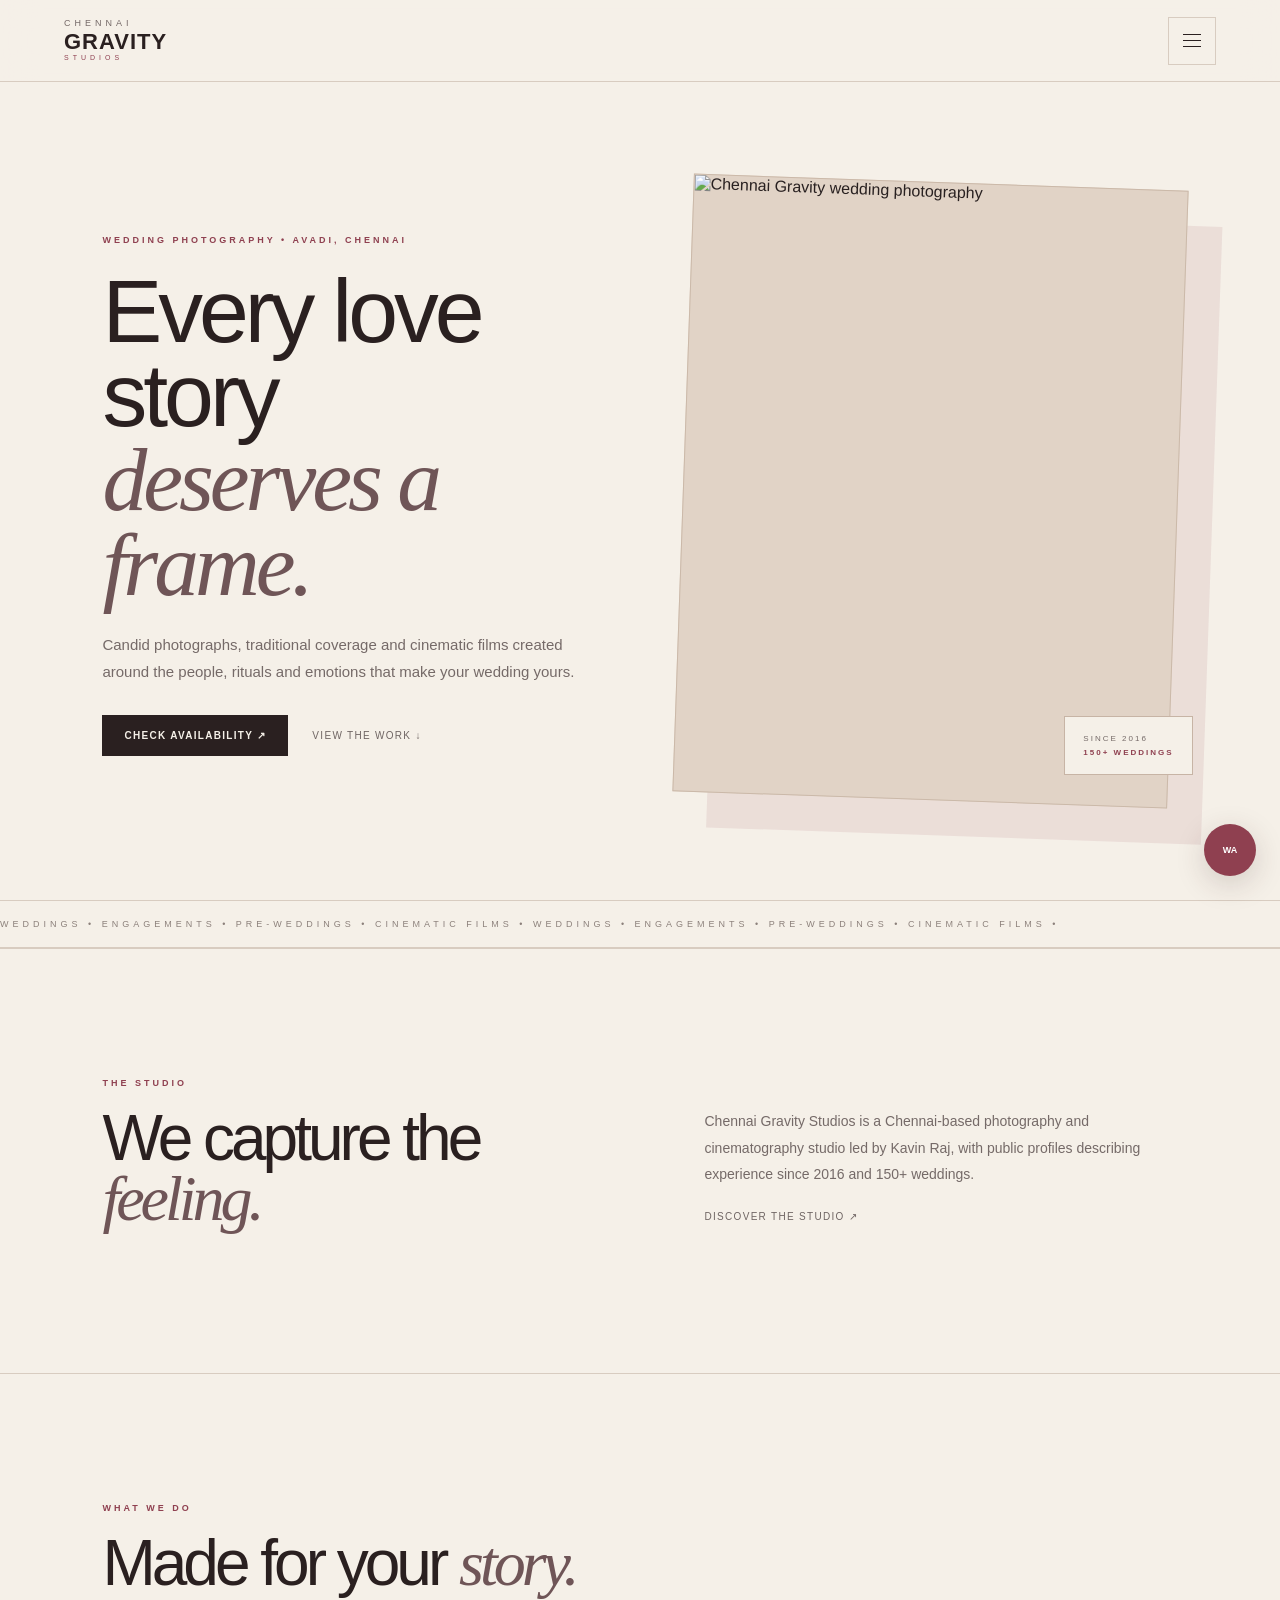
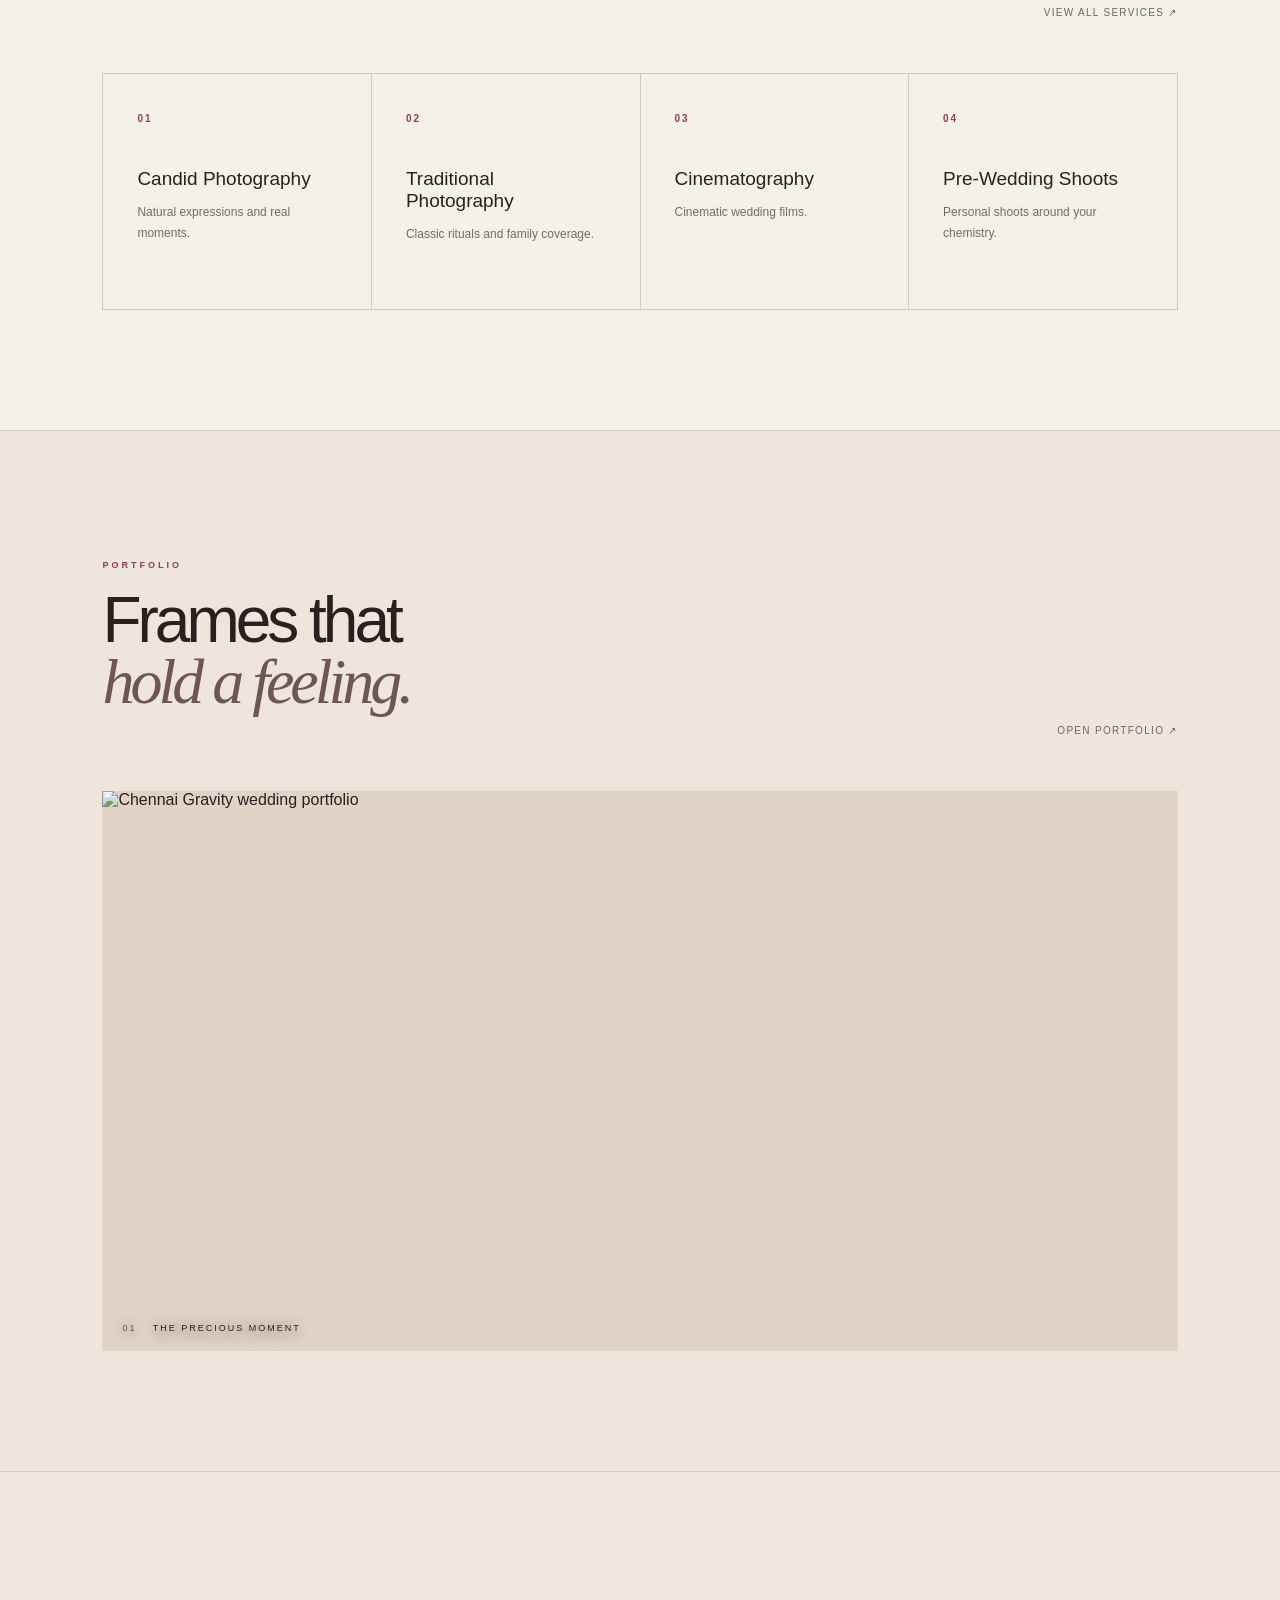
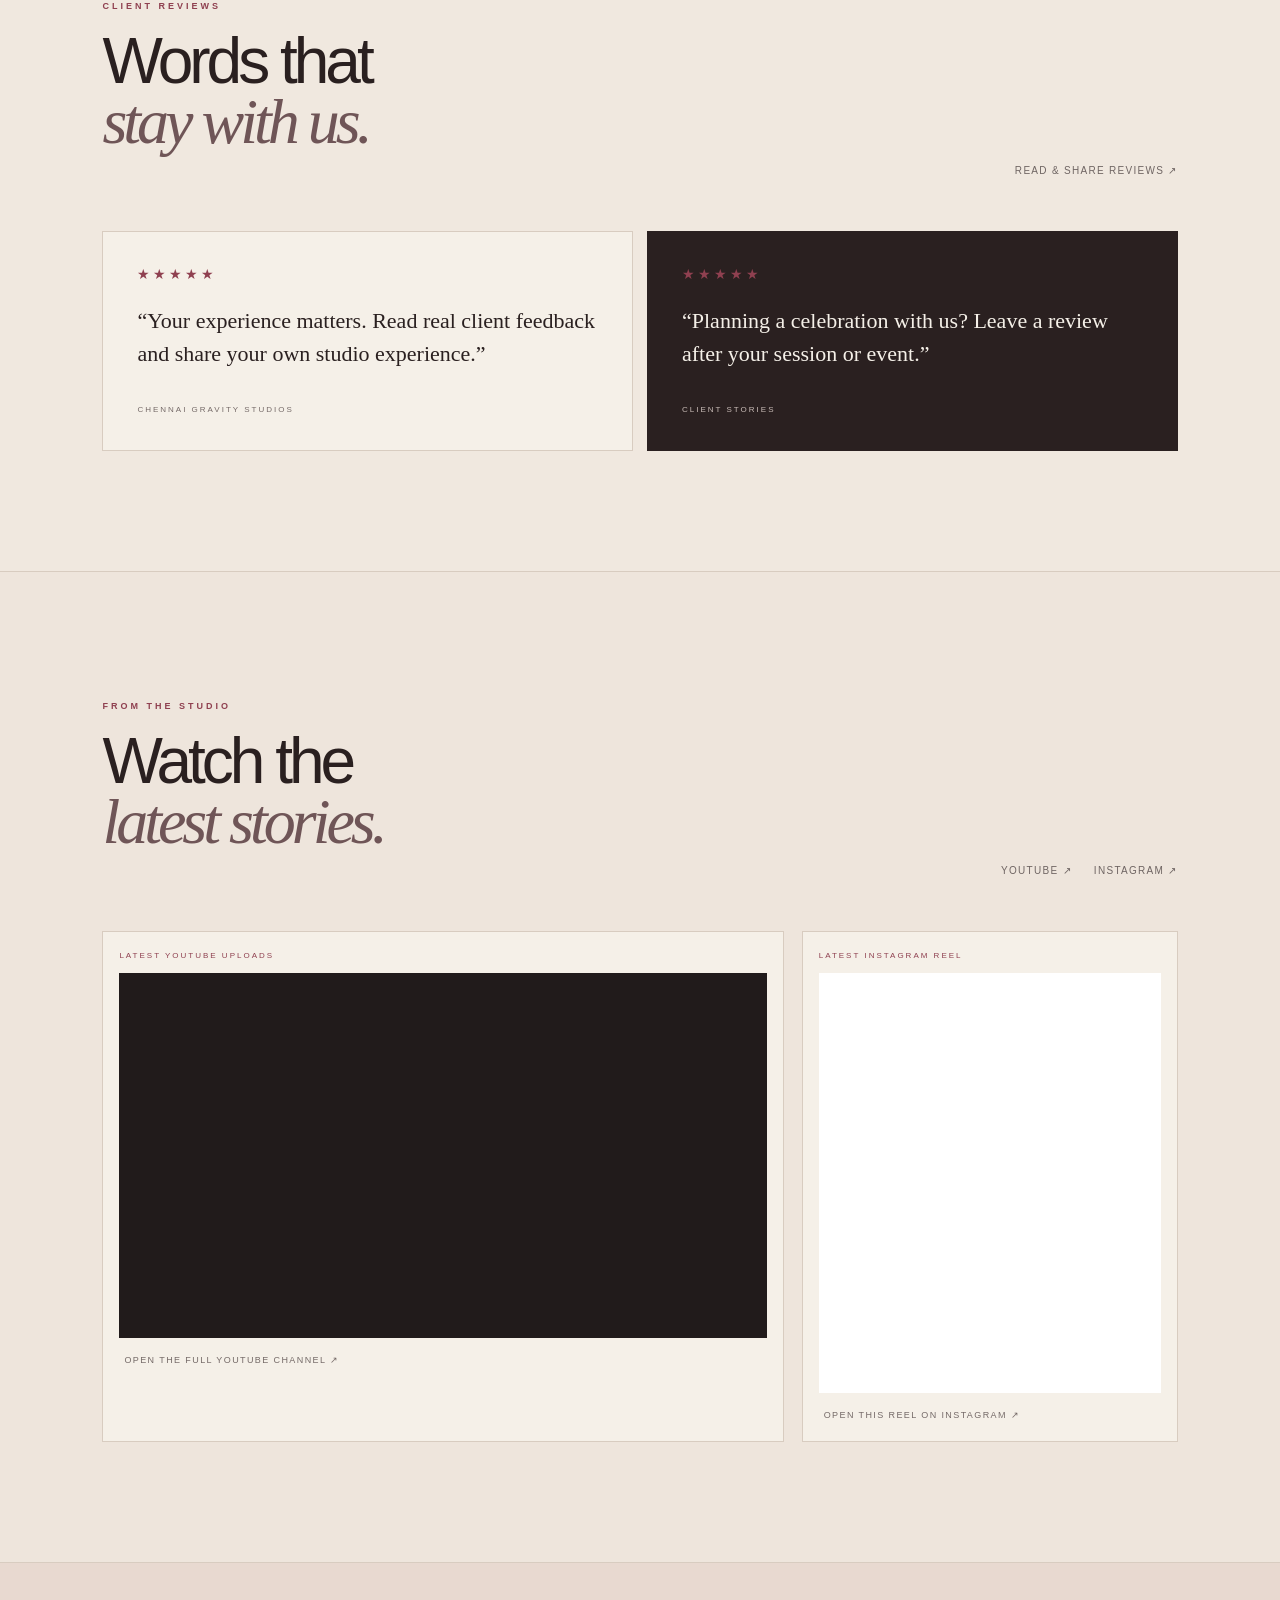
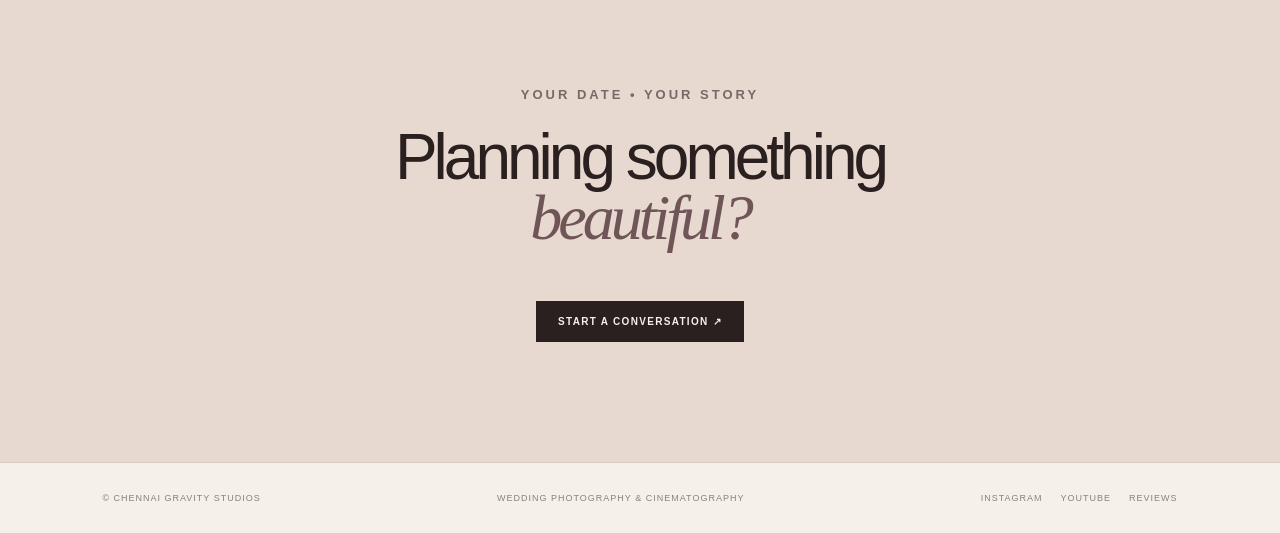
==== commit 570f15d8: "Make hamburger button toggle menu open and close" ====
--- a/index.html
+++ b/index.html
@@ -1,7 +1,7 @@
 <!DOCTYPE html><html lang="en"><head><meta charset="UTF-8"><meta name="viewport" content="width=device-width,initial-scale=1.0"><meta name="description" content="Chennai Gravity Studios — wedding photography and cinematography in Chennai."><title>Chennai Gravity Studios | Wedding Stories</title><link rel="stylesheet" href="styles.css"></head><body><header><a class="brand" href="index.html"><span>CHENNAI</span><strong>GRAVITY</strong><small>STUDIOS</small></a><button class="menu-toggle" id="menuToggle" aria-label="Open menu" aria-expanded="false"><span></span><span></span><span></span></button><div class="side-menu" id="sideMenu"><div class="side-menu-top"><a class="brand" href="index.html"><span>CHENNAI</span><strong>GRAVITY</strong><small>STUDIOS</small></a><button class="menu-close" id="menuClose" aria-label="Close menu">×</button></div><nav class="side-nav"><a href="index.html">Home <span>01</span></a><a href="about.html">About <span>02</span></a><a href="services.html">Services <span>03</span></a><a href="portfolio.html">Portfolio <span>04</span></a><a href="reviews.html">Reviews <span>05</span></a><a href="contact.html">Contact <span>06</span></a></nav><div class="side-menu-bottom"><a href="https://www.instagram.com/chennaigravitystudios?stkn=cXQwcTYzNXhwazcz" target="_blank" rel="noopener">Instagram ↗</a><a href="https://youtube.com/@chennaigravity2805?si=CINxiaw2oVml3UkT" target="_blank" rel="noopener">YouTube ↗</a></div></div><div class="menu-overlay" id="menuOverlay"></div></header><main><section class="hero"><div class="hero-copy"><p class="eyebrow">WEDDING PHOTOGRAPHY • AVADI, CHENNAI</p><h1>Every love story<br><em>deserves a frame.</em></h1><p class="lead">Candid photographs, traditional coverage and cinematic films created around the people, rituals and emotions that make your wedding yours.</p><div class="actions"><a class="btn" href="contact.html">Check Availability ↗</a><a class="text-link" href="portfolio.html">View the work ↓</a></div></div><div class="hero-visual"><div class="hero-image"><img src="https://cdn0.weddingwire.in/vendor/7571/3_2/960/jpg/18838904-1548704508496748-2315429738239893706-n_15_187571.jpeg" alt="Chennai Gravity wedding photography"></div><div class="hero-stamp">SINCE 2016<br><b>150+ WEDDINGS</b></div></div></section><section class="marquee"><span>WEDDINGS • ENGAGEMENTS • PRE-WEDDINGS • CINEMATIC FILMS • WEDDINGS • ENGAGEMENTS • PRE-WEDDINGS • CINEMATIC FILMS • </span></section><section class="section split"><div><p class="eyebrow">THE STUDIO</p><h2>We capture the<br><em>feeling.</em></h2></div><div class="copy"><p>Chennai Gravity Studios is a Chennai-based photography and cinematography studio led by Kavin Raj, with public profiles describing experience since 2016 and 150+ weddings.</p><a class="text-link" href="about.html">Discover the studio ↗</a></div></section><section class="section"><div class="section-head"><div><p class="eyebrow">WHAT WE DO</p><h2>Made for your <em>story.</em></h2></div><a class="text-link" href="services.html">View all services ↗</a></div><div class="grid services"><article><b>01</b><h3>Candid Photography</h3><p>Natural expressions and real moments.</p></article><article><b>02</b><h3>Traditional Photography</h3><p>Classic rituals and family coverage.</p></article><article><b>03</b><h3>Cinematography</h3><p>Cinematic wedding films.</p></article><article><b>04</b><h3>Pre-Wedding Shoots</h3><p>Personal shoots around your chemistry.</p></article></div></section><section class="section portfolio"><div class="section-head"><div><p class="eyebrow">PORTFOLIO</p><h2>Frames that<br><em>hold a feeling.</em></h2></div><a class="text-link" href="portfolio.html">Open portfolio ↗</a></div><div class="gallery-grid"><figure class="wide"><img src="https://cdn0.weddingwire.in/vendor/7571/3_2/960/jpg/18838904-1548704508496748-2315429738239893706-n_15_187571.jpeg" alt="Chennai Gravity wedding portfolio"><figcaption><span>01</span> THE PRECIOUS MOMENT</figcaption></figure></div></section><section class="section reviews-preview"><div class="section-head"><div><p class="eyebrow">CLIENT REVIEWS</p><h2>Words that<br><em>stay with us.</em></h2></div><a class="text-link" href="reviews.html">Read & share reviews ↗</a></div><div class="review-preview-grid"><article class="review-card"><div class="stars">★★★★★</div><p>“Your experience matters. Read real client feedback and share your own studio experience.”</p><span>CHENNAI GRAVITY STUDIOS</span></article><article class="review-card review-card-dark"><div class="stars">★★★★★</div><p>“Planning a celebration with us? Leave a review after your session or event.”</p><span>CLIENT STORIES</span></article></div></section><section class="section media-showcase"><div class="section-head"><div><p class="eyebrow">FROM THE STUDIO</p><h2>Watch the<br><em>latest stories.</em></h2></div><div class="media-links"><a class="text-link" href="https://youtube.com/@chennaigravity2805?si=CINxiaw2oVml3UkT" target="_blank" rel="noopener">YouTube ↗</a><a class="text-link" href="https://www.instagram.com/chennaigravitystudios?stkn=cXQwcTYzNXhwazcz" target="_blank" rel="noopener">Instagram ↗</a></div></div><div class="media-grid"><div class="youtube-card"><div class="media-label">LATEST YOUTUBE UPLOADS</div><div class="video-frame"><iframe src="https://www.youtube.com/embed/xiaNI-hT_XU" title="Chennai Gravity Studios featured YouTube video" loading="lazy" allow="accelerometer; autoplay; clipboard-write; encrypted-media; gyroscope; picture-in-picture; web-share" allowfullscreen></iframe></div><a class="media-caption" href="https://youtube.com/@chennaigravity2805?si=CINxiaw2oVml3UkT" target="_blank" rel="noopener">Open the full YouTube channel ↗</a></div><div class="instagram-card instagram-reel-card"><div class="media-label">LATEST INSTAGRAM REEL</div><div class="instagram-embed-wrap"><blockquote class="instagram-media" data-instgrm-permalink="https://www.instagram.com/reel/CiemoaNJfxh/" data-instgrm-version="14"></blockquote></div><a class="media-caption" href="https://www.instagram.com/reel/CiemoaNJfxh/?stkn=MTY4aWt5ZjJ3dWFhOQ%3D%3D" target="_blank" rel="noopener">Open this Reel on Instagram ↗</a></div></div></section><section class="section availability"><div><p class="eyebrow">YOUR DATE • YOUR STORY</p><h2>Planning something<br><em>beautiful?</em></h2><a class="btn" href="contact.html">Start a conversation ↗</a></div></section></main><footer><span>© Chennai Gravity Studios</span><span>Wedding Photography & Cinematography</span><div class="footer-social"><a href="https://www.instagram.com/chennaigravitystudios?stkn=cXQwcTYzNXhwazcz" target="_blank" rel="noopener">Instagram</a><a href="https://youtube.com/@chennaigravity2805?si=CINxiaw2oVml3UkT" target="_blank" rel="noopener">YouTube</a><a href="reviews.html">Reviews</a></div></footer><a class="float" href="https://wa.me/919710421400" target="_blank" aria-label="WhatsApp">WA</a><script>
 const menuToggle=document.getElementById('menuToggle'),sideMenu=document.getElementById('sideMenu'),menuOverlay=document.getElementById('menuOverlay'),menuClose=document.getElementById('menuClose');
 function setMenu(open){sideMenu.classList.toggle('open',open);menuOverlay.classList.toggle('show',open);menuToggle.classList.toggle('active',open);menuToggle.setAttribute('aria-expanded',open);document.body.classList.toggle('menu-open',open)}
-menuToggle.addEventListener('click',()=>setMenu(true));menuClose.addEventListener('click',()=>setMenu(false));menuOverlay.addEventListener('click',()=>setMenu(false));document.querySelectorAll('.side-nav a').forEach(a=>a.addEventListener('click',()=>setMenu(false)));document.addEventListener('keydown',e=>{if(e.key==='Escape')setMenu(false)});
+menuToggle.addEventListener('click',()=>setMenu(!sideMenu.classList.contains('open')));menuClose.addEventListener('click',()=>setMenu(false));menuOverlay.addEventListener('click',()=>setMenu(false));document.querySelectorAll('.side-nav a').forEach(a=>a.addEventListener('click',()=>setMenu(false)));document.addEventListener('keydown',e=>{if(e.key==='Escape')setMenu(false)});
 
 /* Featured video: starts with the requested video, then can be switched to the channel's newest upload. */
 const featuredVideo=document.querySelector('.video-frame iframe');
--- a/styles.css
+++ b/styles.css
@@ -56,3 +56,16 @@
   .gallery-grid figure,.gallery-grid figure.wide{width:100%;min-width:0}
   .gallery-grid img{width:100%;max-width:100%;height:auto;min-height:380px;object-fit:cover}
 }
+
+.instagram-reel-card{padding:16px;overflow:hidden}.instagram-embed-wrap{background:#fff;min-height:420px;display:flex;justify-content:center;align-items:flex-start;overflow:hidden}.instagram-embed-wrap .instagram-media{margin:0!important;min-width:0!important;width:100%!important;max-width:540px!important}.instagram-reel-card .media-caption{padding-left:5px}.instagram-reel-card .media-label{margin:3px 0 13px}
+@media(max-width:800px){.instagram-embed-wrap{min-height:0}.instagram-reel-card{width:100%}}
+
+/* Compact hamburger navigation */
+.side-menu{padding:24px 30px;overflow-y:auto;overscroll-behavior:contain}
+.side-menu-top{padding-bottom:22px}
+.side-menu .brand strong{font-size:19px}
+.side-nav{margin:10px 0 0;gap:0}
+.side-nav a{font-size:23px;line-height:1.15;padding:14px 0;letter-spacing:-.3px}
+.side-nav a span{font-size:8px}
+.side-menu-bottom{padding-top:18px;gap:18px;flex-wrap:wrap}
+@media(max-width:560px){.side-menu{padding:22px 24px}.side-menu-top{padding-bottom:18px}.side-nav a{font-size:21px;padding:13px 0}.side-menu-bottom{padding-top:16px}}
